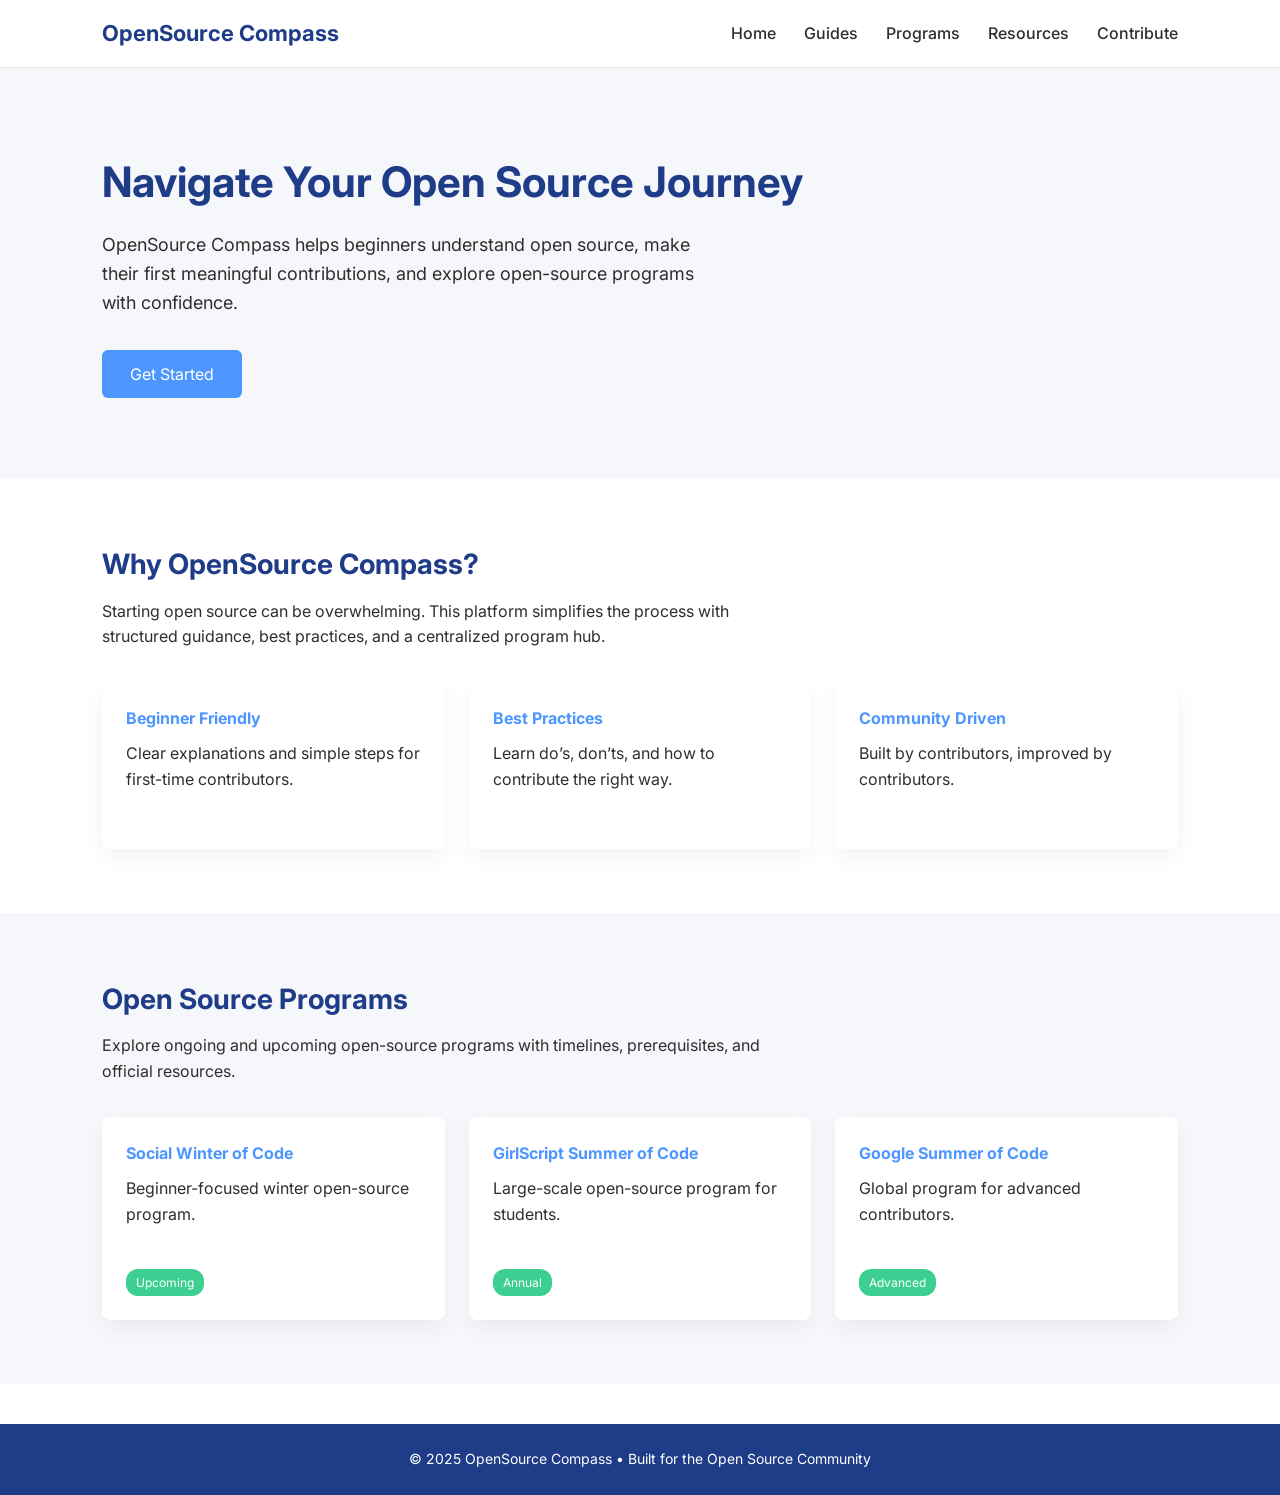
==== index.html @ e2d594f3 "fix: added links to the event mentioned in home page" ====
<!DOCTYPE html>
<html lang="en">
<head>
    <meta charset="UTF-8">
    <title>OpenSource Compass</title>
    <meta name="viewport" content="width=device-width, initial-scale=1.0">

    <!-- Google Font -->
    <link href="https://fonts.googleapis.com/css2?family=Inter:wght@400;600;700&display=swap" rel="stylesheet">
    <link rel="stylesheet" href="css/style.css">

    <style>
        :root {
            --primary-blue: #1F3C88;
            --secondary-blue: #4D96FF;
            --light-gray: #F5F7FA;
            --text-dark: #2E2E2E;
            --success-green: #3CCF91;
            --white: #FFFFFF;
        }

        * {
            margin: 0;
            padding: 0;
            box-sizing: border-box;
            font-family: 'Inter', sans-serif;
        }

        body {
            background-color: var(--white);
            color: var(--text-dark);
            line-height: 1.6;
        }

        /* ---------- Navbar ---------- */
        header {
            background-color: var(--white);
            border-bottom: 1px solid #eaeaea;
            padding: 16px 8%;
            display: flex;
            justify-content: space-between;
            align-items: center;
        }

        header h1 {
            color: var(--primary-blue);
            font-size: 22px;
        }

        nav a {
            margin-left: 24px;
            text-decoration: none;
            color: var(--text-dark);
            font-weight: 500;
        }

        nav a:hover {
            color: var(--secondary-blue);
        }

        /* ---------- Hero Section ---------- */
        .hero {
            background-color: var(--light-gray);
            padding: 80px 8%;
            display: flex;
            flex-direction: column;
            align-items: flex-start;
        }

        .hero h2 {
            font-size: 42px;
            color: var(--primary-blue);
            margin-bottom: 16px;
        }

        .hero p {
            max-width: 600px;
            font-size: 18px;
            margin-bottom: 32px;
        }

        .hero button {
            background-color: var(--secondary-blue);
            color: var(--white);
            border: none;
            padding: 14px 28px;
            font-size: 16px;
            border-radius: 6px;
            cursor: pointer;
        }

        .hero button:hover {
            background-color: var(--primary-blue);
        }

        /* ---------- Section Common ---------- */
        section {
            padding: 64px 8%;
        }

        section h3 {
            font-size: 28px;
            color: var(--primary-blue);
            margin-bottom: 12px;
        }

        section p {
            max-width: 700px;
            margin-bottom: 32px;
        }

        /* ---------- Cards ---------- */
        .card-container {
            display: grid;
            grid-template-columns: repeat(auto-fit, minmax(250px, 1fr));
            gap: 24px;
        }

        .card {
            background-color: var(--white);
            padding: 24px;
            border-radius: 8px;
            box-shadow: 0 8px 20px rgba(0,0,0,0.05);
        }

        .card h4 {
            margin-bottom: 10px;
            color: var(--secondary-blue);
        }

        .card-link {
            text-decoration: none;
            color: inherit;
            display: block;
        }

        .card-link:hover .card {
            transform: translateY(-10px);
            box-shadow: 0 16px 35px rgba(0,0,0,0.12);
        }
        /* ---------- Programs Section ---------- */
        .programs {
            background-color: var(--light-gray);
        }

        .badge {
            display: inline-block;
            background-color: var(--success-green);
            color: var(--white);
            padding: 4px 10px;
            border-radius: 12px;
            font-size: 12px;
            margin-top: 10px;
        }

        /* ---------- Footer ---------- */
        footer {
            background-color: var(--primary-blue);
            color: var(--white);
            text-align: center;
            padding: 24px;
            margin-top: 40px;
        }

        footer p {
            font-size: 14px;
        }

        /* ---------- Responsive ---------- */
        @media (max-width: 768px) {
            .hero h2 {
                font-size: 32px;
            }
        }
    </style>
</head>

<body>

<!-- Navbar -->
<header>
    <h1>OpenSource Compass</h1>
    <nav>
        <a href="#">Home</a>
        <a href="#">Guides</a>
        <a href="#">Programs</a>
        <a href="#">Resources</a>
        <a href="#">Contribute</a>
    </nav>
</header>

<!-- Hero Section -->
<section class="hero">
    <h2>Navigate Your Open Source Journey</h2>
    <p>
        OpenSource Compass helps beginners understand open source,
        make their first meaningful contributions, and explore
        open-source programs with confidence.
    </p>
    <button>Get Started</button>
</section>

<!-- Why Section -->
<section>
    <h3>Why OpenSource Compass?</h3>
    <p>
        Starting open source can be overwhelming. This platform simplifies
        the process with structured guidance, best practices, and a
        centralized program hub.
    </p>

    <div class="card-container">
        <div class="card">
            <h4>Beginner Friendly</h4>
            <p>Clear explanations and simple steps for first-time contributors.</p>
        </div>

        <div class="card">
            <h4>Best Practices</h4>
            <p>Learn do’s, don’ts, and how to contribute the right way.</p>
        </div>

        <div class="card">
            <h4>Community Driven</h4>
            <p>Built by contributors, improved by contributors.</p>
        </div>
    </div>
</section>

<!-- Programs Section -->
<section class="programs">
    <h3>Open Source Programs</h3>
    <p>
        Explore ongoing and upcoming open-source programs with timelines,
        prerequisites, and official resources.
    </p>

    <div class="card-container">
        <a href="https://socialwinterofcode.com" class="card-link" target="_blank" rel="noopener noreferrer">
            <div class="card">
             <h4>Social Winter of Code</h4>
                <p>Beginner-focused winter open-source program.</p>
                <span class="badge">Upcoming</span>
            </div>
        </a>
        
        <a href="https://gssoc.girlscript.tech" class="card-link" target="_blank" rel="noopener noreferrer">
            <div class="card">
                <h4>GirlScript Summer of Code</h4>
                <p>Large-scale open-source program for students.</p>
                <span class="badge">Annual</span>
            </div>
        </a>

        <a href="https://summerofcode.withgoogle.com" class="card-link" target="_blank" rel="noopener noreferrer">
            <div class="card">
                <h4>Google Summer of Code</h4>
                <p>Global program for advanced contributors.</p>
                <span class="badge">Advanced</span>
            </div>
        </a>
    </div>
</section>

<!-- Footer -->
<footer>
    <p>© 2025 OpenSource Compass • Built for the Open Source Community</p>
</footer>

</body>
</html>
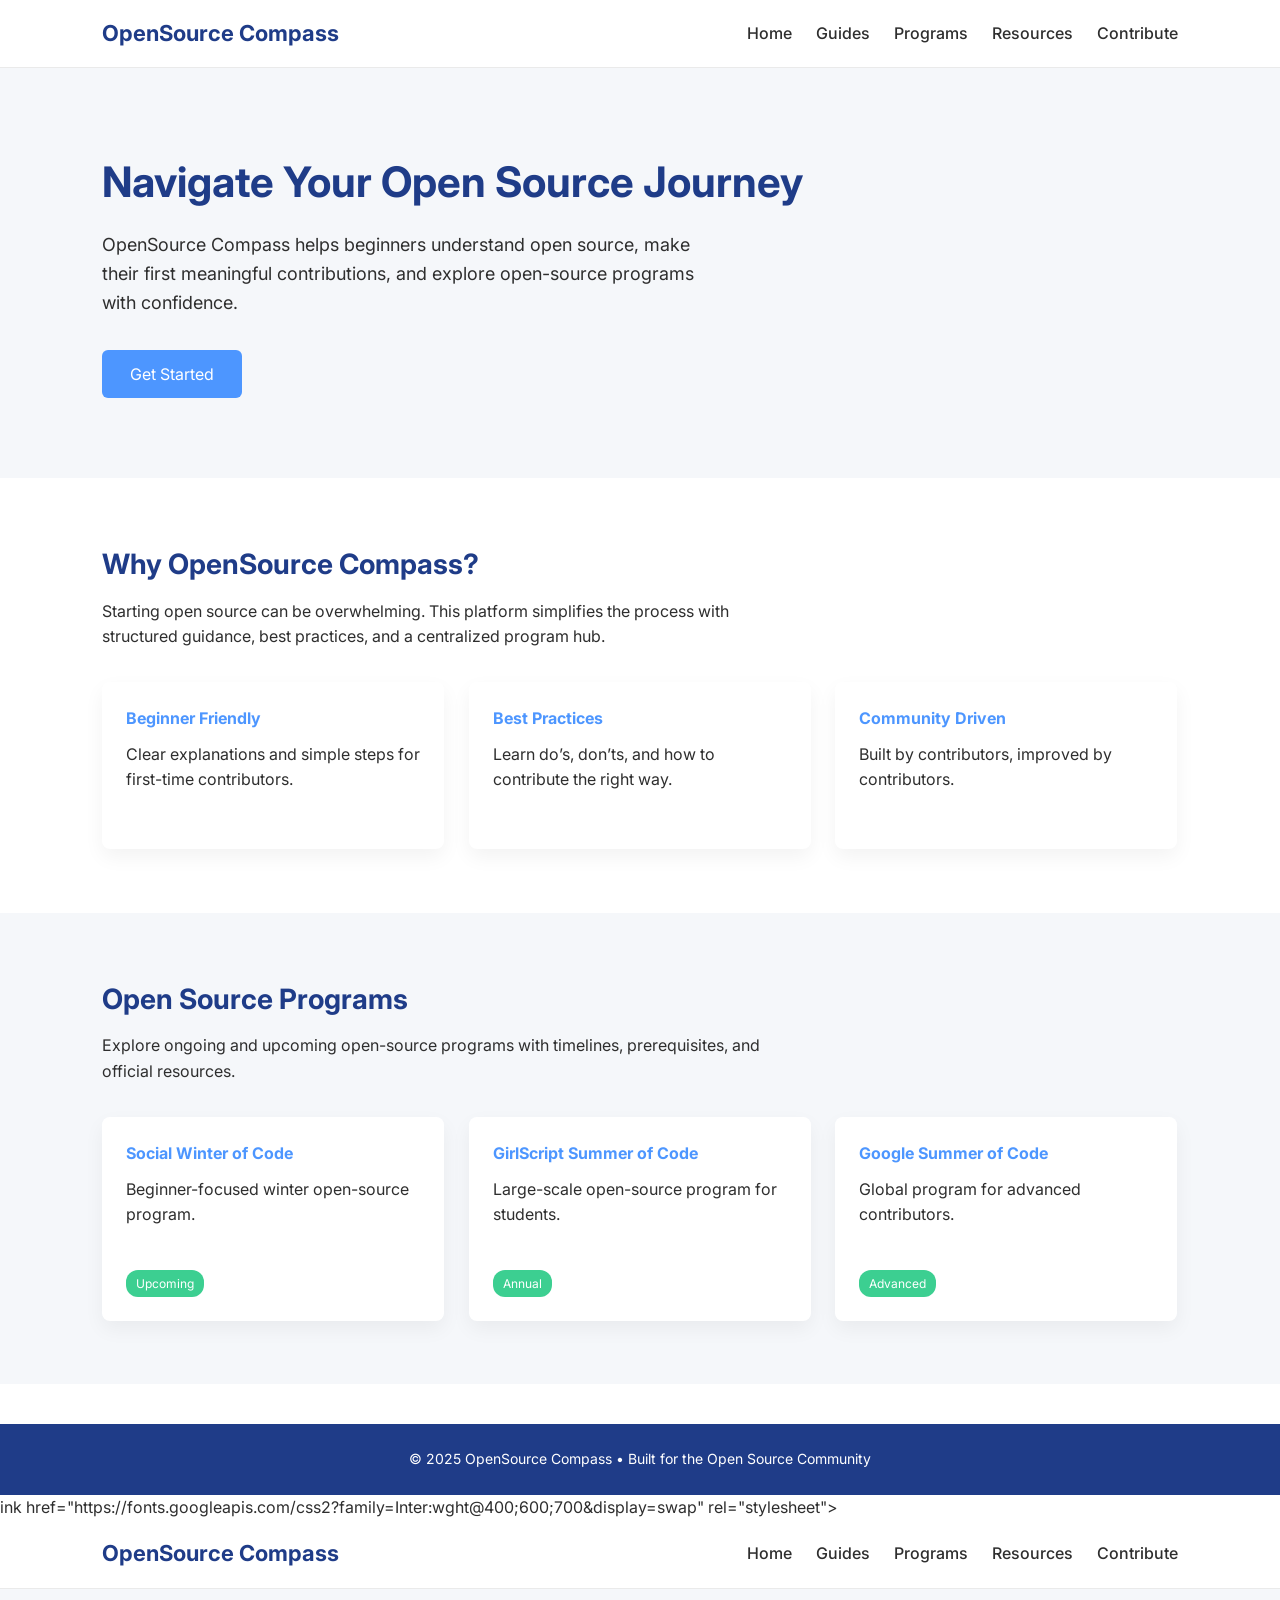
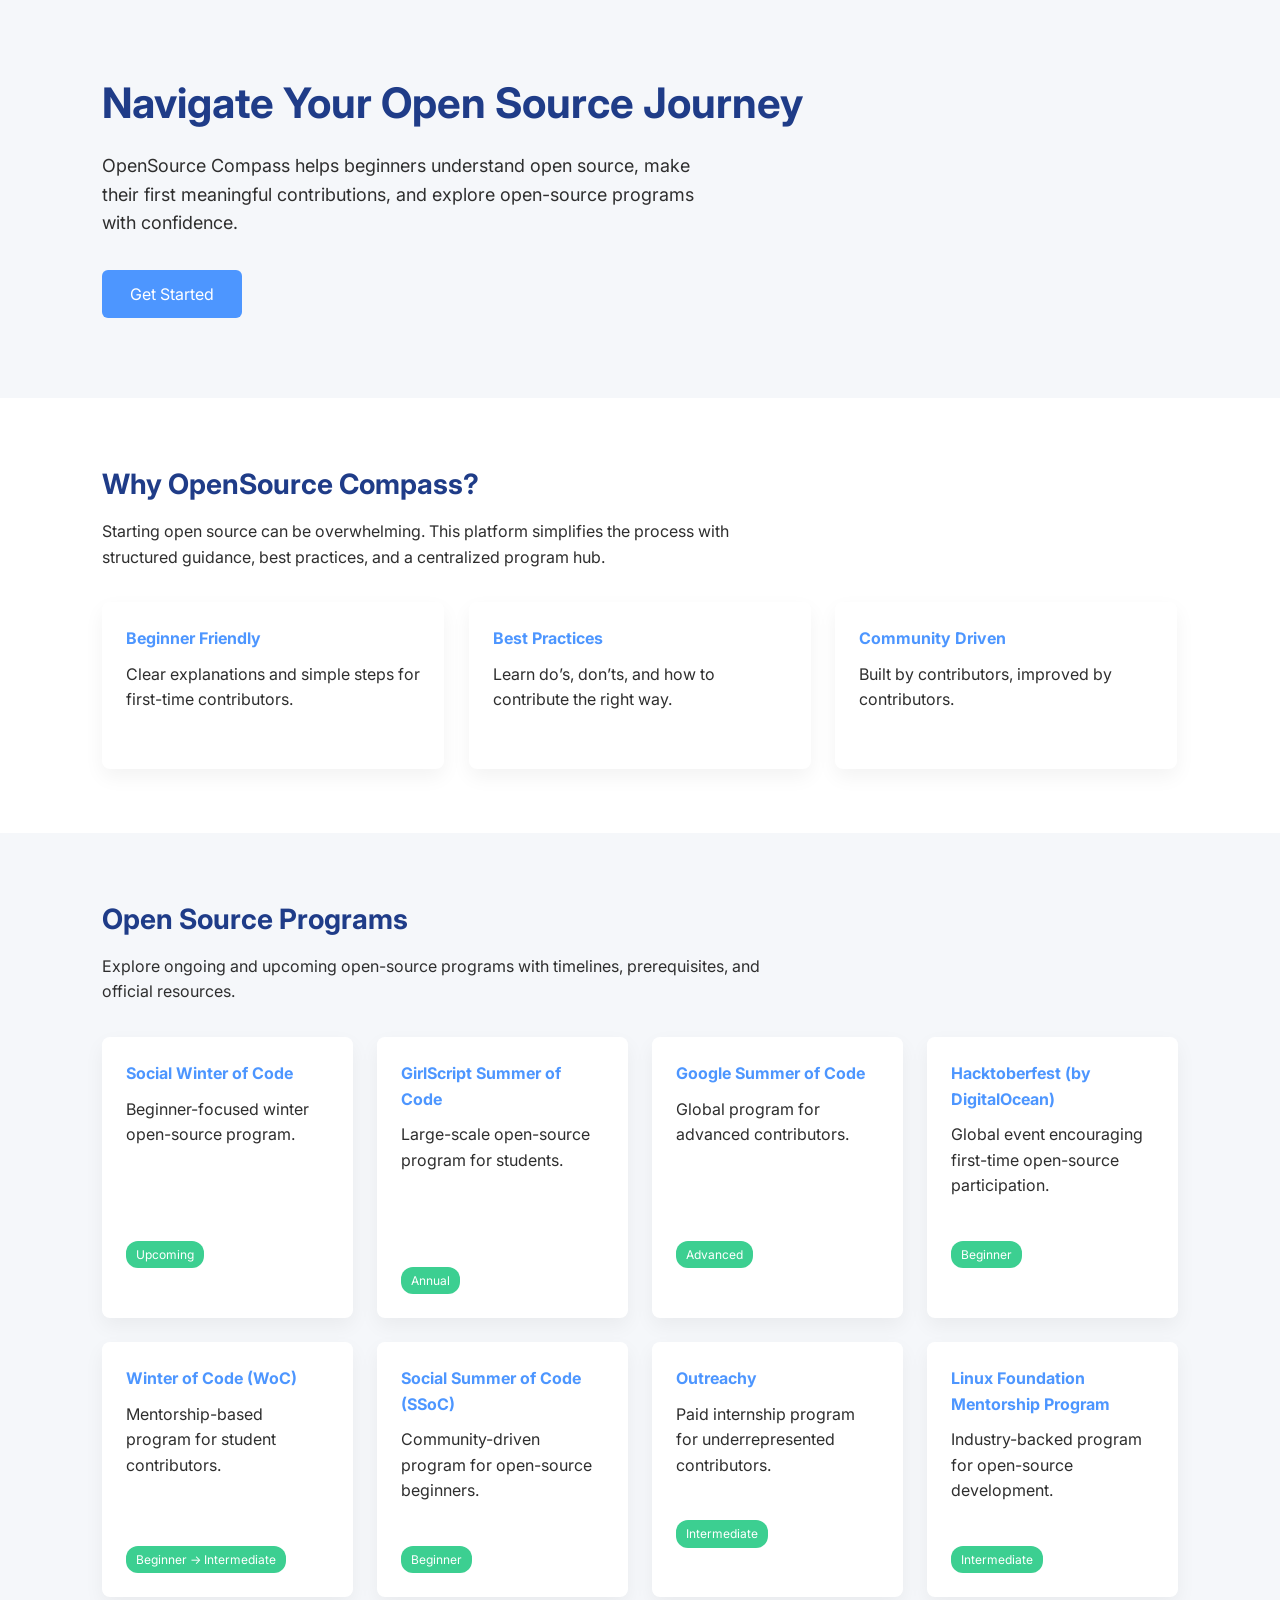
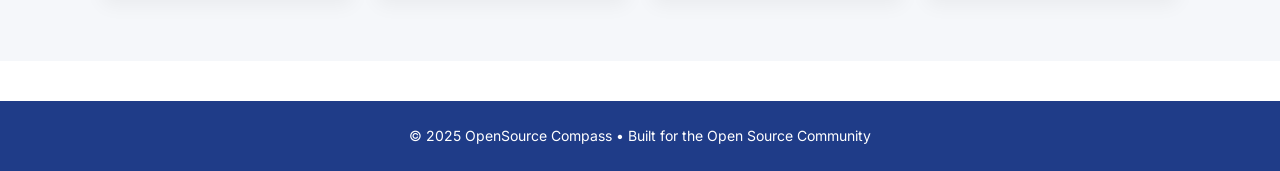
==== commit 5ebfa99d: "Merge pull request #57 from Vikas4Das/fix_Mobile_Responsive Improve mobile responsiveness of homepag" ====
--- a/index.html
+++ b/index.html
@@ -6,7 +6,136 @@
     <meta name="viewport" content="width=device-width, initial-scale=1.0">
 
     <!-- Google Font -->
+    <l<!DOCTYPE html>
+<html lang="en">
+<head>
+    <meta charset="UTF-8">
+    <title>OpenSource Compass</title>
+    <meta name="viewport" content="width=device-width, initial-scale=1.0">
+
+    <!-- Google Font -->
     <link href="https://fonts.googleapis.com/css2?family=Inter:wght@400;600;700&display=swap" rel="stylesheet">
+    <link rel="stylesheet" href="css/style.css">
+</head>
+
+<body>
+
+<!-- Navbar -->
+<header>
+    <h1>OpenSource Compass</h1>
+    <div class="hamburger">
+        <div></div>
+        <div></div>
+        <div></div>
+    </div>
+    <nav>
+        <div class="close-icon">X</div>
+        <a href="#">Home</a>
+        <a href="#">Guides</a>
+        <a href="#">Programs</a>
+        <a href="#">Resources</a>
+        <a href="#">Contribute</a>
+    </nav>
+</header>
+
+<!-- Hero Section -->
+<section class="hero">
+    <h2>Navigate Your Open Source Journey</h2>
+    <p>
+        OpenSource Compass helps beginners understand open source,
+        make their first meaningful contributions, and explore
+        open-source programs with confidence.
+    </p>
+    <button>Get Started</button>
+</section>
+
+<!-- Why Section -->
+<section>
+    <h3>Why OpenSource Compass?</h3>
+    <p>
+        Starting open source can be overwhelming. This platform simplifies
+        the process with structured guidance, best practices, and a
+        centralized program hub.
+    </p>
+
+    <div class="card-container">
+        <div class="card">
+            <h4>Beginner Friendly</h4>
+            <p>Clear explanations and simple steps for first-time contributors.</p>
+        </div>
+
+        <div class="card">
+            <h4>Best Practices</h4>
+            <p>Learn do’s, don’ts, and how to contribute the right way.</p>
+        </div>
+
+        <div class="card">
+            <h4>Community Driven</h4>
+            <p>Built by contributors, improved by contributors.</p>
+        </div>
+    </div>
+</section>
+
+<!-- Programs Section -->
+<section class="programs">
+    <h3>Open Source Programs</h3>
+    <p>
+        Explore ongoing and upcoming open-source programs with timelines,
+        prerequisites, and official resources.
+    </p>
+
+    <div class="card-container">
+        <div class="card">
+            <h4>Social Winter of Code</h4>
+            <p>Beginner-focused winter open-source program.</p>
+            <span class="badge">Upcoming</span>
+        </div>
+
+        <div class="card">
+            <h4>GirlScript Summer of Code</h4>
+            <p>Large-scale open-source program for students.</p>
+            <span class="badge">Annual</span>
+        </div>
+
+        <div class="card">
+            <h4>Google Summer of Code</h4>
+            <p>Global program for advanced contributors.</p>
+            <span class="badge">Advanced</span>
+        </div>
+    </div>
+</section>
+
+<!-- Footer -->
+<footer>
+    <p>© 2025 OpenSource Compass • Built for the Open Source Community</p>
+</footer>
+
+<script>
+    const hamburger = document.querySelector('.hamburger');
+    const nav = document.querySelector('nav');
+    const closeIcon = document.querySelector('.close-icon');
+
+    hamburger.addEventListener('click', () => {
+        nav.classList.add('active');
+        hamburger.classList.add('active');
+    });
+
+    closeIcon.addEventListener('click', () => {
+        nav.classList.remove('active');
+        hamburger.classList.remove('active');
+    });
+
+    document.addEventListener('click', (e) => {
+        if (nav.classList.contains('active') && !nav.contains(e.target) && !hamburger.contains(e.target)) {
+            nav.classList.remove('active');
+            hamburger.classList.remove('active');
+        }
+    });
+</script>
+
+</body>
+</html>
+ink href="https://fonts.googleapis.com/css2?family=Inter:wght@400;600;700&display=swap" rel="stylesheet">
     <link rel="stylesheet" href="css/style.css">
 
     <style>
@@ -128,16 +257,6 @@
             color: var(--secondary-blue);
         }
 
-        .card-link {
-            text-decoration: none;
-            color: inherit;
-            display: block;
-        }
-
-        .card-link:hover .card {
-            transform: translateY(-10px);
-            box-shadow: 0 16px 35px rgba(0,0,0,0.12);
-        }
         /* ---------- Programs Section ---------- */
         .programs {
             background-color: var(--light-gray);
@@ -181,8 +300,8 @@
 <header>
     <h1>OpenSource Compass</h1>
     <nav>
-        <a href="#">Home</a>
-        <a href="#">Guides</a>
+        <a href="index.html">Home</a>
+        <a href="guides.html">Guides</a>
         <a href="#">Programs</a>
         <a href="#">Resources</a>
         <a href="#">Contribute</a>
@@ -236,29 +355,53 @@
     </p>
 
     <div class="card-container">
-        <a href="https://socialwinterofcode.com" class="card-link" target="_blank" rel="noopener noreferrer">
-            <div class="card">
-             <h4>Social Winter of Code</h4>
-                <p>Beginner-focused winter open-source program.</p>
-                <span class="badge">Upcoming</span>
-            </div>
-        </a>
-        
-        <a href="https://gssoc.girlscript.tech" class="card-link" target="_blank" rel="noopener noreferrer">
-            <div class="card">
-                <h4>GirlScript Summer of Code</h4>
-                <p>Large-scale open-source program for students.</p>
-                <span class="badge">Annual</span>
-            </div>
-        </a>
-
-        <a href="https://summerofcode.withgoogle.com" class="card-link" target="_blank" rel="noopener noreferrer">
-            <div class="card">
-                <h4>Google Summer of Code</h4>
-                <p>Global program for advanced contributors.</p>
-                <span class="badge">Advanced</span>
-            </div>
-        </a>
+        <div class="card">
+            <h4>Social Winter of Code</h4>
+            <p>Beginner-focused winter open-source program.</p><br><br>
+            <span class="badge">Upcoming</span>
+        </div>
+
+        <div class="card">
+            <h4>GirlScript Summer of Code</h4>
+            <p>Large-scale open-source program for students.</p><br><br>
+            <span class="badge">Annual</span>
+        </div>
+
+        <div class="card">
+            <h4>Google Summer of Code</h4>
+            <p>Global program for advanced contributors.</p><br><br>
+            <span class="badge">Advanced</span>
+        </div>
+
+        <div class="card">
+            <h4>Hacktoberfest (by DigitalOcean)</h4>
+            <p>Global event encouraging first-time open-source participation.</p>
+            <span class="badge">Beginner</span>
+        </div>
+
+        <div class="card">
+            <h4>Winter of Code (WoC)</h4>
+            <p>Mentorship-based program for student contributors.</p><br>
+            <span class="badge">Beginner → Intermediate</span>
+        </div>
+
+        <div class="card">
+            <h4>Social Summer of Code (SSoC)</h4>
+            <p>Community-driven program for open-source beginners.</p>
+            <span class="badge">Beginner</span>
+        </div>
+
+        <div class="card">
+            <h4>Outreachy</h4>
+            <p>Paid internship program for underrepresented contributors.</p>
+            <span class="badge">Intermediate</span>
+        </div>
+
+        <div class="card">
+            <h4>Linux Foundation Mentorship Program</h4>
+            <p>Industry-backed program for open-source development.</p>
+            <span class="badge">Intermediate</span>
+        </div>
     </div>
 </section>
 
--- a/css/style.css
+++ b/css/style.css
@@ -0,0 +1,324 @@
+
+/* =========================
+   Global Variables
+========================= */
+:root {
+    --primary-blue: #1F3C88;
+    --secondary-blue: #4D96FF;
+    --light-gray: #F5F7FA;
+    --text-dark: #2E2E2E;
+    --success-green: #3CCF91;
+    --white: #FFFFFF;
+}
+
+/* =========================
+   Reset & Base Styles
+========================= */
+* {
+    margin: 0;
+    padding: 0;
+    box-sizing: border-box;
+    font-family: 'Inter', sans-serif;
+}
+
+body {
+    background-color: var(--white);
+    color: var(--text-dark);
+    line-height: 1.6;
+}
+
+a {
+    text-decoration: none;
+    color: inherit;
+}
+
+ul {
+    list-style: none;
+}
+
+/* =========================
+   Layout Helpers
+========================= */
+.container {
+    width: 84%;
+    max-width: 1200px;
+    margin: auto;
+}
+
+/* =========================
+   Header / Navbar
+========================= */
+header {
+    background-color: var(--white);
+    border-bottom: 1px solid #eaeaea;
+    padding: 16px 8%;
+    display: flex;
+    justify-content: space-between;
+    align-items: center;
+    position: relative; /* For the hamburger menu */
+}
+
+header h1 {
+    color: var(--primary-blue);
+    font-size: 22px;
+}
+
+nav {
+    display: flex;
+    align-items: center;
+}
+
+nav a {
+    margin-left: 24px;
+    text-decoration: none;
+    color: var(--text-dark);
+    font-weight: 500;
+}
+
+nav a:hover {
+    color: var(--secondary-blue);
+}
+
+.hamburger {
+    display: none;
+    cursor: pointer;
+}
+
+.hamburger div {
+    width: 25px;
+    height: 3px;
+    background-color: var(--primary-blue);
+    margin: 5px 0;
+}
+
+.close-icon {
+    display: none;
+    position: absolute;
+    top: 20px;
+    right: 20px;
+    font-size: 24px;
+    cursor: pointer;
+}
+
+/* =========================
+   Hero Section
+========================= */
+.hero {
+    background-color: var(--light-gray);
+    padding: 80px 8%;
+    display: flex;
+    flex-direction: column;
+    align-items: flex-start;
+}
+
+.hero h2 {
+    font-size: 42px;
+    color: var(--primary-blue);
+    margin-bottom: 16px;
+}
+
+.hero p {
+    max-width: 600px;
+    font-size: 18px;
+    margin-bottom: 32px;
+}
+
+.hero button {
+    background-color: var(--secondary-blue);
+    color: var(--white);
+    border: none;
+    padding: 14px 28px;
+    font-size: 16px;
+    border-radius: 6px;
+    cursor: pointer;
+}
+
+.hero button:hover {
+    background-color: var(--primary-blue);
+}
+
+/* =========================
+   Section Common
+========================= */
+section {
+    padding: 64px 8%;
+}
+
+section h3 {
+    font-size: 28px;
+    color: var(--primary-blue);
+    margin-bottom: 12px;
+}
+
+section p {
+    max-width: 700px;
+    margin-bottom: 32px;
+}
+
+/* =========================
+   Cards
+========================= */
+.card-container {
+    display: grid;
+    grid-template-columns: repeat(auto-fit, minmax(250px, 1fr));
+    gap: 24px;
+}
+
+.card {
+    background-color: var(--white);
+    padding: 24px;
+    border-radius: 8px;
+    box-shadow: 0 8px 20px rgba(0,0,0,0.05);
+}
+
+.card h4 {
+    margin-bottom: 10px;
+    color: var(--secondary-blue);
+}
+
+/* =========================
+   Programs Section
+========================= */
+.programs {
+    background-color: var(--light-gray);
+}
+
+.badge {
+    display: inline-block;
+    background-color: var(--success-green);
+    color: var(--white);
+    padding: 4px 10px;
+    border-radius: 12px;
+    font-size: 12px;
+    margin-top: 10px;
+}
+
+/* =========================
+   Footer
+========================= */
+footer {
+    background-color: var(--primary-blue);
+    color: var(--white);
+    text-align: center;
+    padding: 24px;
+    margin-top: 40px;
+}
+
+footer p {
+    font-size: 14px;
+}
+
+/* =========================
+   Responsive Design
+========================= */
+@media (max-width: 768px) {
+    header {
+        flex-direction: row;
+        justify-content: space-between;
+    }
+
+    .hamburger {
+        display: block;
+    }
+
+    .hamburger.active {
+        display: none;
+    }
+
+    nav {
+        display: none;
+        flex-direction: column;
+        align-items: flex-start;
+        width: 100%;
+        position: absolute;
+        top: 0;
+        left: 0;
+        background-color: var(--white);
+        padding: 20px 8%;
+        box-shadow: 0 8px 16px rgba(0,0,0,0.1);
+    }
+
+    nav.active {
+        display: flex;
+    }
+
+    nav.active .close-icon {
+        display: block;
+    }
+
+    nav a {
+        margin: 10px 0;
+        width: 100%;
+        font-size: 20px;
+        margin: 20px 0;
+    }
+
+    .hero {
+        padding: 60px 8%;
+    }
+    
+    .hero h2 {
+        font-size: 32px;
+    }
+    
+    .hero p {
+        font-size: 16px;
+    }
+
+    section {
+        padding: 48px 8%;
+    }
+
+    section h3 {
+        font-size: 24px;
+    }
+}
+
+@media (max-width: 480px) {
+    .hero h2 {
+        font-size: 28px;
+    }
+
+    .hero p {
+        font-size: 15px;
+    }
+    
+    .card-container {
+        grid-template-columns: 1fr;
+    }
+}
+
+
+/* Hover effect to the cards */
+
+/* Base card style */
+.card {
+  background: #ffffff;
+  border-radius: 12px;
+  padding: 1.5rem;
+  transition: 
+    transform 0.3s ease,
+    box-shadow 0.3s ease;
+  box-shadow: 0 4px 12px rgba(0, 0, 0, 0.08);
+  will-change: transform, box-shadow;
+}
+
+/* Hover interaction */
+.card:hover {
+  transform: translateY(-6px) scale(1.02);
+  box-shadow: 0 12px 28px rgba(0, 0, 0, 0.15);
+}
+
+/* Keyboard accessibility (important for a11y) */
+.card:focus-within {
+  transform: translateY(-6px) scale(1.02);
+  box-shadow: 0 12px 28px rgba(0, 0, 0, 0.15);
+}
+
+/* Optional: smoother feel on touch devices */
+@media (hover: none) {
+  .card:hover {
+    transform: none;
+    box-shadow: 0 4px 12px rgba(0, 0, 0, 0.08);
+  }
+}
--- a/css/style.css
+++ b/css/style.css
@@ -0,0 +1,324 @@
+
+/* =========================
+   Global Variables
+========================= */
+:root {
+    --primary-blue: #1F3C88;
+    --secondary-blue: #4D96FF;
+    --light-gray: #F5F7FA;
+    --text-dark: #2E2E2E;
+    --success-green: #3CCF91;
+    --white: #FFFFFF;
+}
+
+/* =========================
+   Reset & Base Styles
+========================= */
+* {
+    margin: 0;
+    padding: 0;
+    box-sizing: border-box;
+    font-family: 'Inter', sans-serif;
+}
+
+body {
+    background-color: var(--white);
+    color: var(--text-dark);
+    line-height: 1.6;
+}
+
+a {
+    text-decoration: none;
+    color: inherit;
+}
+
+ul {
+    list-style: none;
+}
+
+/* =========================
+   Layout Helpers
+========================= */
+.container {
+    width: 84%;
+    max-width: 1200px;
+    margin: auto;
+}
+
+/* =========================
+   Header / Navbar
+========================= */
+header {
+    background-color: var(--white);
+    border-bottom: 1px solid #eaeaea;
+    padding: 16px 8%;
+    display: flex;
+    justify-content: space-between;
+    align-items: center;
+    position: relative; /* For the hamburger menu */
+}
+
+header h1 {
+    color: var(--primary-blue);
+    font-size: 22px;
+}
+
+nav {
+    display: flex;
+    align-items: center;
+}
+
+nav a {
+    margin-left: 24px;
+    text-decoration: none;
+    color: var(--text-dark);
+    font-weight: 500;
+}
+
+nav a:hover {
+    color: var(--secondary-blue);
+}
+
+.hamburger {
+    display: none;
+    cursor: pointer;
+}
+
+.hamburger div {
+    width: 25px;
+    height: 3px;
+    background-color: var(--primary-blue);
+    margin: 5px 0;
+}
+
+.close-icon {
+    display: none;
+    position: absolute;
+    top: 20px;
+    right: 20px;
+    font-size: 24px;
+    cursor: pointer;
+}
+
+/* =========================
+   Hero Section
+========================= */
+.hero {
+    background-color: var(--light-gray);
+    padding: 80px 8%;
+    display: flex;
+    flex-direction: column;
+    align-items: flex-start;
+}
+
+.hero h2 {
+    font-size: 42px;
+    color: var(--primary-blue);
+    margin-bottom: 16px;
+}
+
+.hero p {
+    max-width: 600px;
+    font-size: 18px;
+    margin-bottom: 32px;
+}
+
+.hero button {
+    background-color: var(--secondary-blue);
+    color: var(--white);
+    border: none;
+    padding: 14px 28px;
+    font-size: 16px;
+    border-radius: 6px;
+    cursor: pointer;
+}
+
+.hero button:hover {
+    background-color: var(--primary-blue);
+}
+
+/* =========================
+   Section Common
+========================= */
+section {
+    padding: 64px 8%;
+}
+
+section h3 {
+    font-size: 28px;
+    color: var(--primary-blue);
+    margin-bottom: 12px;
+}
+
+section p {
+    max-width: 700px;
+    margin-bottom: 32px;
+}
+
+/* =========================
+   Cards
+========================= */
+.card-container {
+    display: grid;
+    grid-template-columns: repeat(auto-fit, minmax(250px, 1fr));
+    gap: 24px;
+}
+
+.card {
+    background-color: var(--white);
+    padding: 24px;
+    border-radius: 8px;
+    box-shadow: 0 8px 20px rgba(0,0,0,0.05);
+}
+
+.card h4 {
+    margin-bottom: 10px;
+    color: var(--secondary-blue);
+}
+
+/* =========================
+   Programs Section
+========================= */
+.programs {
+    background-color: var(--light-gray);
+}
+
+.badge {
+    display: inline-block;
+    background-color: var(--success-green);
+    color: var(--white);
+    padding: 4px 10px;
+    border-radius: 12px;
+    font-size: 12px;
+    margin-top: 10px;
+}
+
+/* =========================
+   Footer
+========================= */
+footer {
+    background-color: var(--primary-blue);
+    color: var(--white);
+    text-align: center;
+    padding: 24px;
+    margin-top: 40px;
+}
+
+footer p {
+    font-size: 14px;
+}
+
+/* =========================
+   Responsive Design
+========================= */
+@media (max-width: 768px) {
+    header {
+        flex-direction: row;
+        justify-content: space-between;
+    }
+
+    .hamburger {
+        display: block;
+    }
+
+    .hamburger.active {
+        display: none;
+    }
+
+    nav {
+        display: none;
+        flex-direction: column;
+        align-items: flex-start;
+        width: 100%;
+        position: absolute;
+        top: 0;
+        left: 0;
+        background-color: var(--white);
+        padding: 20px 8%;
+        box-shadow: 0 8px 16px rgba(0,0,0,0.1);
+    }
+
+    nav.active {
+        display: flex;
+    }
+
+    nav.active .close-icon {
+        display: block;
+    }
+
+    nav a {
+        margin: 10px 0;
+        width: 100%;
+        font-size: 20px;
+        margin: 20px 0;
+    }
+
+    .hero {
+        padding: 60px 8%;
+    }
+    
+    .hero h2 {
+        font-size: 32px;
+    }
+    
+    .hero p {
+        font-size: 16px;
+    }
+
+    section {
+        padding: 48px 8%;
+    }
+
+    section h3 {
+        font-size: 24px;
+    }
+}
+
+@media (max-width: 480px) {
+    .hero h2 {
+        font-size: 28px;
+    }
+
+    .hero p {
+        font-size: 15px;
+    }
+    
+    .card-container {
+        grid-template-columns: 1fr;
+    }
+}
+
+
+/* Hover effect to the cards */
+
+/* Base card style */
+.card {
+  background: #ffffff;
+  border-radius: 12px;
+  padding: 1.5rem;
+  transition: 
+    transform 0.3s ease,
+    box-shadow 0.3s ease;
+  box-shadow: 0 4px 12px rgba(0, 0, 0, 0.08);
+  will-change: transform, box-shadow;
+}
+
+/* Hover interaction */
+.card:hover {
+  transform: translateY(-6px) scale(1.02);
+  box-shadow: 0 12px 28px rgba(0, 0, 0, 0.15);
+}
+
+/* Keyboard accessibility (important for a11y) */
+.card:focus-within {
+  transform: translateY(-6px) scale(1.02);
+  box-shadow: 0 12px 28px rgba(0, 0, 0, 0.15);
+}
+
+/* Optional: smoother feel on touch devices */
+@media (hover: none) {
+  .card:hover {
+    transform: none;
+    box-shadow: 0 4px 12px rgba(0, 0, 0, 0.08);
+  }
+}
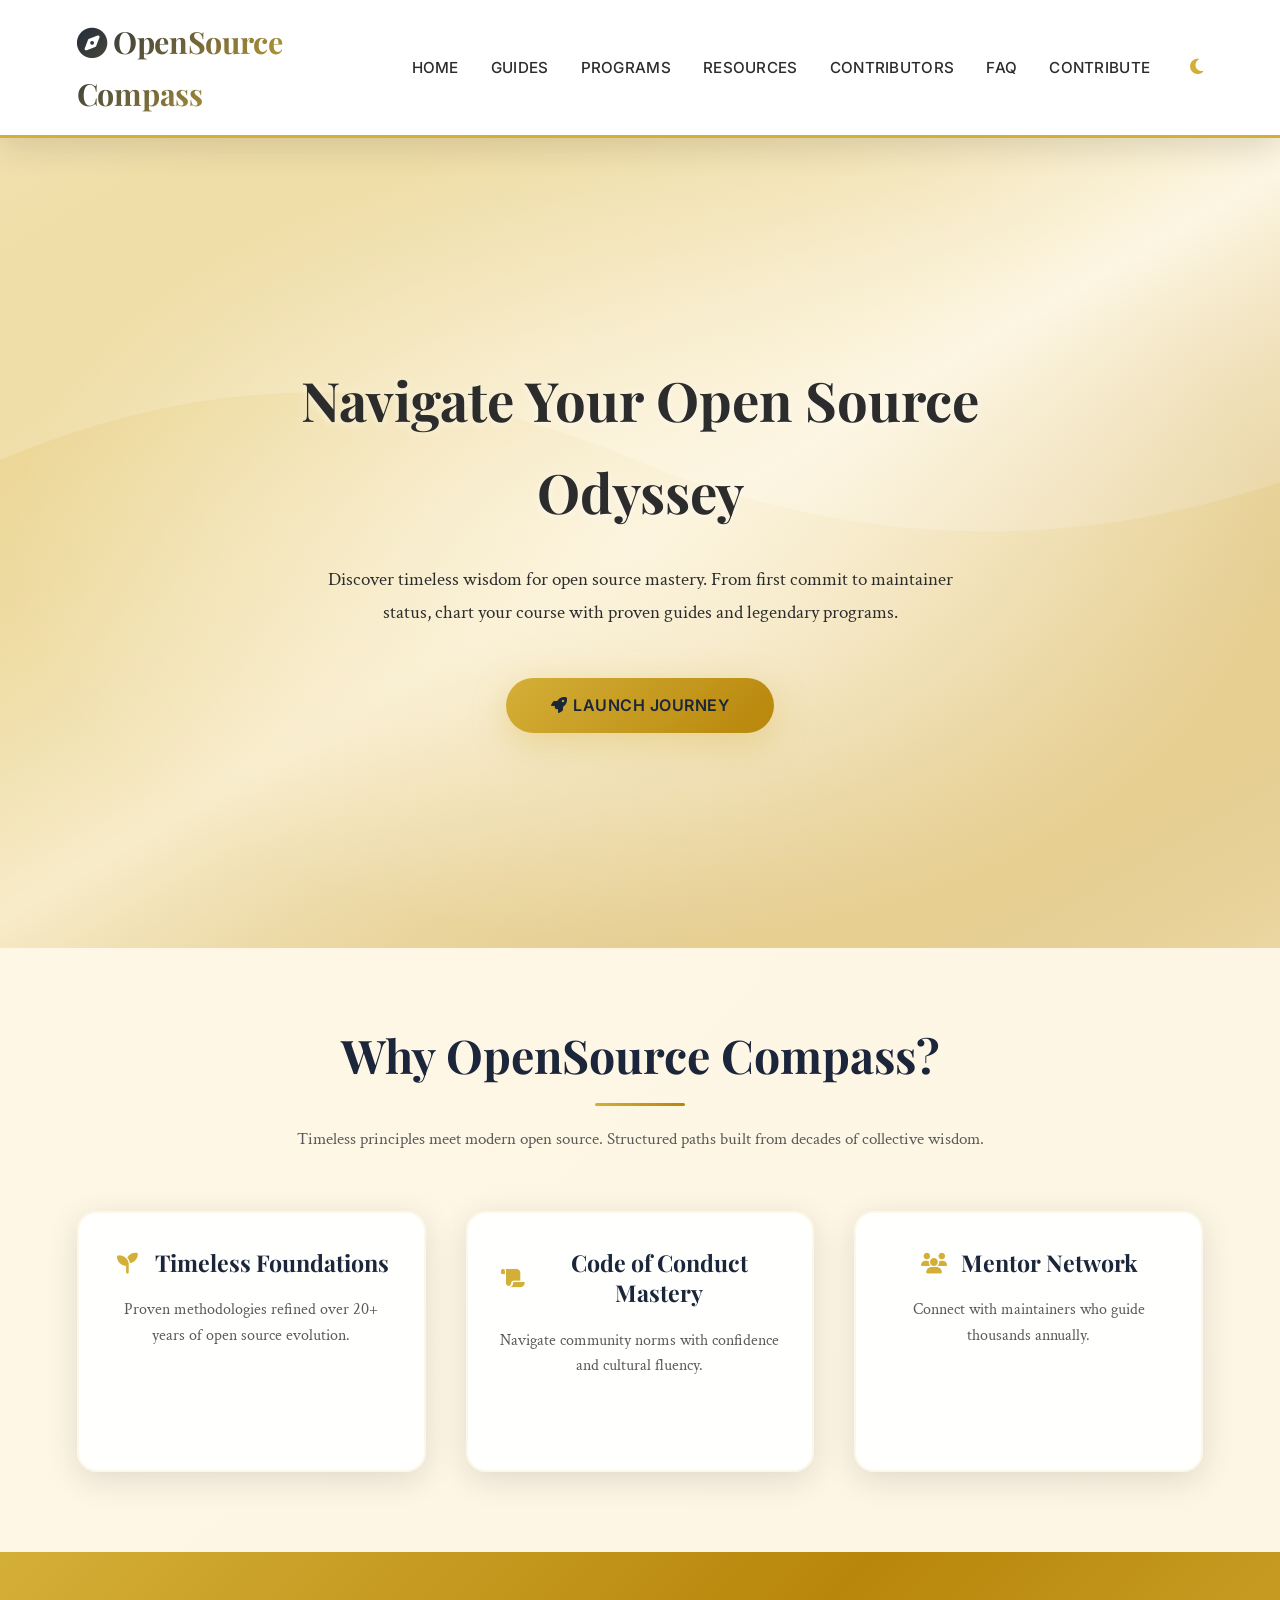
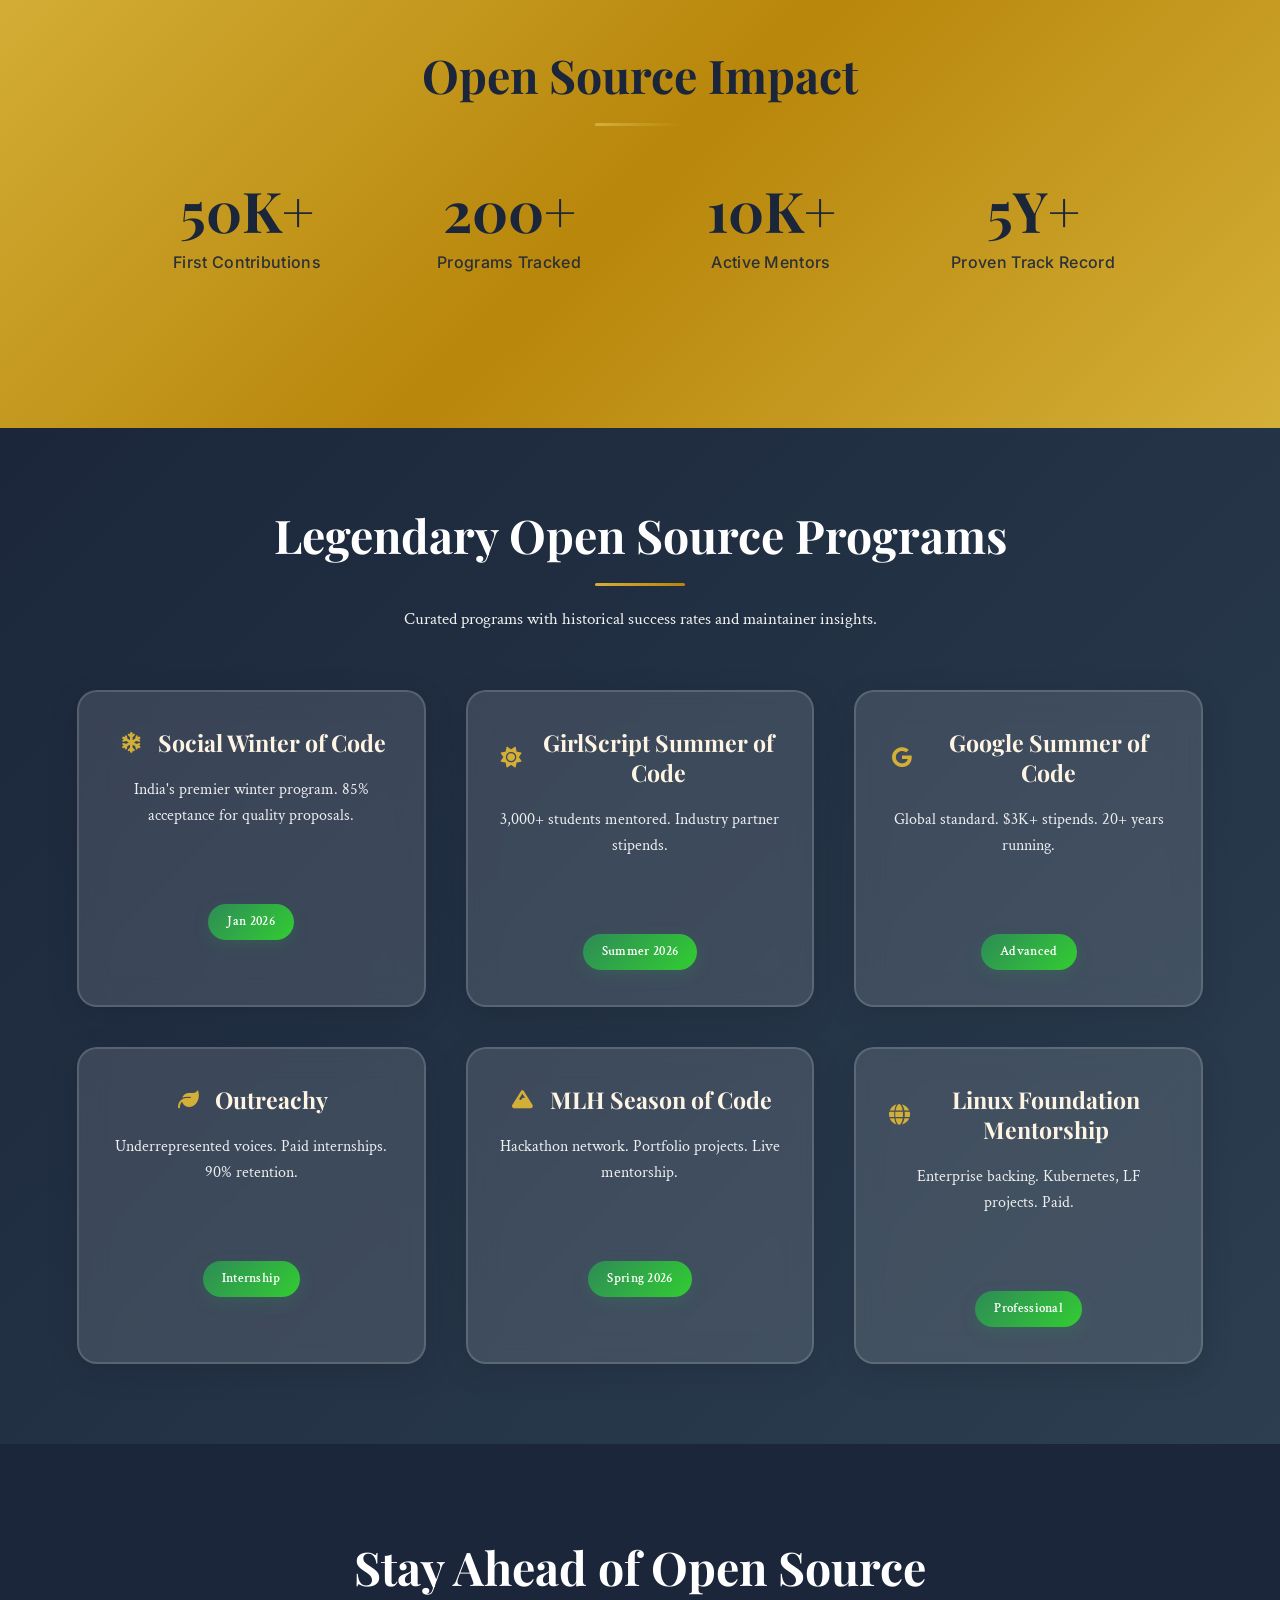
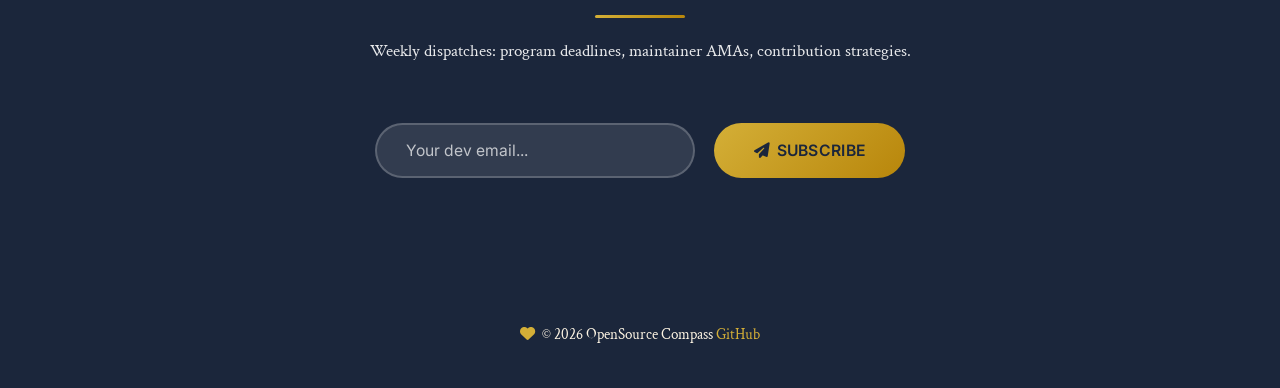
==== commit 5e5173bd: "Merge pull request #269 from abhishekkumar177/dark-mode Added Dark mode currently only to the index." ====
--- a/index.html
+++ b/index.html
@@ -2,413 +2,644 @@
 <html lang="en">
 <head>
     <meta charset="UTF-8">
-    <title>OpenSource Compass</title>
+    <title>OpenSource Compass - Classic Edition</title>
     <meta name="viewport" content="width=device-width, initial-scale=1.0">
-
-    <!-- Google Font -->
-    <l<!DOCTYPE html>
-<html lang="en">
-<head>
-    <meta charset="UTF-8">
-    <title>OpenSource Compass</title>
-    <meta name="viewport" content="width=device-width, initial-scale=1.0">
-
-    <!-- Google Font -->
-    <link href="https://fonts.googleapis.com/css2?family=Inter:wght@400;600;700&display=swap" rel="stylesheet">
-    <link rel="stylesheet" href="css/style.css">
-</head>
-
-<body>
-
-<!-- Navbar -->
-<header>
-    <h1>OpenSource Compass</h1>
-    <div class="hamburger">
-        <div></div>
-        <div></div>
-        <div></div>
-    </div>
-    <nav>
-        <div class="close-icon">X</div>
-        <a href="#">Home</a>
-        <a href="#">Guides</a>
-        <a href="#">Programs</a>
-        <a href="#">Resources</a>
-        <a href="#">Contribute</a>
-    </nav>
-</header>
-
-<!-- Hero Section -->
-<section class="hero">
-    <h2>Navigate Your Open Source Journey</h2>
-    <p>
-        OpenSource Compass helps beginners understand open source,
-        make their first meaningful contributions, and explore
-        open-source programs with confidence.
-    </p>
-    <button>Get Started</button>
-</section>
-
-<!-- Why Section -->
-<section>
-    <h3>Why OpenSource Compass?</h3>
-    <p>
-        Starting open source can be overwhelming. This platform simplifies
-        the process with structured guidance, best practices, and a
-        centralized program hub.
-    </p>
-
-    <div class="card-container">
-        <div class="card">
-            <h4>Beginner Friendly</h4>
-            <p>Clear explanations and simple steps for first-time contributors.</p>
-        </div>
-
-        <div class="card">
-            <h4>Best Practices</h4>
-            <p>Learn do’s, don’ts, and how to contribute the right way.</p>
-        </div>
-
-        <div class="card">
-            <h4>Community Driven</h4>
-            <p>Built by contributors, improved by contributors.</p>
-        </div>
-    </div>
-</section>
-
-<!-- Programs Section -->
-<section class="programs">
-    <h3>Open Source Programs</h3>
-    <p>
-        Explore ongoing and upcoming open-source programs with timelines,
-        prerequisites, and official resources.
-    </p>
-
-    <div class="card-container">
-        <div class="card">
-            <h4>Social Winter of Code</h4>
-            <p>Beginner-focused winter open-source program.</p>
-            <span class="badge">Upcoming</span>
-        </div>
-
-        <div class="card">
-            <h4>GirlScript Summer of Code</h4>
-            <p>Large-scale open-source program for students.</p>
-            <span class="badge">Annual</span>
-        </div>
-
-        <div class="card">
-            <h4>Google Summer of Code</h4>
-            <p>Global program for advanced contributors.</p>
-            <span class="badge">Advanced</span>
-        </div>
-    </div>
-</section>
-
-<!-- Footer -->
-<footer>
-    <p>© 2025 OpenSource Compass • Built for the Open Source Community</p>
-</footer>
-
-<script>
-    const hamburger = document.querySelector('.hamburger');
-    const nav = document.querySelector('nav');
-    const closeIcon = document.querySelector('.close-icon');
-
-    hamburger.addEventListener('click', () => {
-        nav.classList.add('active');
-        hamburger.classList.add('active');
-    });
-
-    closeIcon.addEventListener('click', () => {
-        nav.classList.remove('active');
-        hamburger.classList.remove('active');
-    });
-
-    document.addEventListener('click', (e) => {
-        if (nav.classList.contains('active') && !nav.contains(e.target) && !hamburger.contains(e.target)) {
-            nav.classList.remove('active');
-            hamburger.classList.remove('active');
-        }
-    });
-</script>
-
-</body>
-</html>
-ink href="https://fonts.googleapis.com/css2?family=Inter:wght@400;600;700&display=swap" rel="stylesheet">
-    <link rel="stylesheet" href="css/style.css">
-
+    <link href="https://fonts.googleapis.com/css2?family=Crimson+Text:wght@400;500&family=Playfair+Display:wght@600;700&family=Inter:wght@400;500&display=swap" rel="stylesheet">
+    <link rel="stylesheet" href="https://cdnjs.cloudflare.com/ajax/libs/font-awesome/6.4.0/css/all.min.css">
     <style>
         :root {
-            --primary-blue: #1F3C88;
-            --secondary-blue: #4D96FF;
-            --light-gray: #F5F7FA;
-            --text-dark: #2E2E2E;
-            --success-green: #3CCF91;
-            --white: #FFFFFF;
+            --primary-gold: #D4AF37;
+            --secondary-gold: #B8860B;
+            --deep-navy: #1B263B;
+            --warm-cream: #FDF4E3;
+            --light-parchment: #FFF8E7;
+            --charcoal-dark: #2C2C2C;
+            --text-secondary: #5A5A5A;
+            --success-emerald: #2E8B57;
+            --shadow-main: 0 8px 32px rgba(0,0,0,0.12);
+            --shadow-hover: 0 20px 40px rgba(0,0,0,0.18);
         }
 
         * {
             margin: 0;
             padding: 0;
             box-sizing: border-box;
-            font-family: 'Inter', sans-serif;
         }
 
         body {
-            background-color: var(--white);
-            color: var(--text-dark);
-            line-height: 1.6;
-        }
-
-        /* ---------- Navbar ---------- */
+            font-family: 'Crimson Text', Georgia, serif;
+            font-size: 15px; /* Base font smaller */
+            line-height: 1.7;
+            background: linear-gradient(135deg, var(--light-parchment) 0%, var(--warm-cream) 100%);
+            color: var(--charcoal-dark);
+            overflow-x: hidden;
+        }
+
+        /* Navbar - Smaller & Balanced */
         header {
-            background-color: var(--white);
-            border-bottom: 1px solid #eaeaea;
-            padding: 16px 8%;
+            background: rgba(255, 255, 255, 0.98);
+            backdrop-filter: saturate(180%) blur(20px);
+            border-bottom: 3px solid var(--primary-gold);
+            padding: 1rem 6%;
+            position: sticky;
+            top: 0;
+            z-index: 1000;
+            box-shadow: var(--shadow-main);
+        }
+
+        .navbar-container {
+            max-width: 1400px;
+            margin: 0 auto;
             display: flex;
             justify-content: space-between;
             align-items: center;
         }
 
         header h1 {
-            color: var(--primary-blue);
-            font-size: 22px;
-        }
-
-        nav a {
-            margin-left: 24px;
+            font-family: 'Playfair Display', serif;
+            font-size: clamp(1.6rem, 3vw, 1.9rem); /* Smaller logo */
+            font-weight: 700;
+            background: linear-gradient(135deg, var(--deep-navy) 0%, var(--primary-gold) 70%);
+            -webkit-background-clip: text;
+            background-clip: text;
+            -webkit-text-fill-color: transparent;
+            letter-spacing: -0.01em;
+        }
+
+        .nav-links {
+            display: flex;
+            align-items: center;
+            gap: 2rem;
+        }
+
+        .nav-links a {
             text-decoration: none;
-            color: var(--text-dark);
+            color: var(--charcoal-dark) !important;
+            font-family: 'Inter', -apple-system, sans-serif;
             font-weight: 500;
-        }
-
-        nav a:hover {
-            color: var(--secondary-blue);
-        }
-
-        /* ---------- Hero Section ---------- */
+            font-size: 0.95rem; /* Smaller nav links */
+            padding: 0.4rem 0;
+            position: relative;
+            transition: all 0.35s cubic-bezier(0.4, 0, 0.2, 1);
+            white-space: nowrap;
+            text-transform: uppercase;
+            letter-spacing: 0.3px;
+        }
+
+        .nav-links a::before {
+            content: '';
+            position: absolute;
+            bottom: 0;
+            left: 50%;
+            width: 0;
+            height: 2px; /* Thinner underline */
+            background: linear-gradient(90deg, var(--primary-gold), var(--secondary-gold));
+            transition: all 0.35s cubic-bezier(0.4, 0, 0.2, 1);
+            transform: translateX(-50%);
+            border-radius: 1px;
+        }
+
+        .nav-links a:hover {
+            color: var(--deep-navy) !important;
+            transform: translateY(-1px);
+        }
+
+        .nav-links a:hover::before {
+            width: 70%;
+        }
+
+        /* Hero - Smaller Typography */
         .hero {
-            background-color: var(--light-gray);
-            padding: 80px 8%;
+            min-height: 90vh;
+            background: 
+                radial-gradient(ellipse at center, rgba(253,246,227,0.8) 0%, transparent 70%),
+                url('data:image/svg+xml,<svg xmlns="http://www.w3.org/2000/svg" viewBox="0 0 1200 700"><defs><linearGradient id="g" x1="0%" y1="0%" x2="100%" y2="100%"><stop offset="0%" stop-color="%23D4AF37" stop-opacity="0.3"/><stop offset="50%" stop-color="%23FDF6E3"/><stop offset="100%" stop-color="%23B8860B" stop-opacity="0.2"/></linearGradient></defs><rect width="1200" height="700" fill="url(%23g)"/><path d="M0 300Q300 150 600 280Q900 400 1200 280L1200 700L0 700Z" fill="%23D4AF37" opacity="0.15"/></svg>') center/cover;
             display: flex;
             flex-direction: column;
-            align-items: flex-start;
+            justify-content: center;
+            align-items: center;
+            text-align: center;
+            padding: 3rem 6%;
+            position: relative;
+        }
+
+        .hero-content {
+            max-width: 850px;
+            width: 100%;
         }
 
         .hero h2 {
-            font-size: 42px;
-            color: var(--primary-blue);
-            margin-bottom: 16px;
+           font-family: 'Playfair Display', serif;
+    font-size: clamp(2.6rem, 5vw, 3.4rem);
+    font-weight: 700;
+    color: var(--charcoal-dark); /* dark grey for contrast */
+    margin-bottom: 1.5rem;
+    text-shadow: 0 2px 8px rgba(255, 255, 255, 0.6);
         }
 
         .hero p {
-            max-width: 600px;
-            font-size: 18px;
-            margin-bottom: 32px;
+            font-size: clamp(1rem, 2.2vw, 1.2rem); /* Smaller hero text */
+            color: #2C2C2C;
+            margin-bottom: 3rem;
+            max-width: 650px;
+            font-weight: 400;
+            line-height: 1.75;
         }
 
         .hero button {
-            background-color: var(--secondary-blue);
-            color: var(--white);
+            background: linear-gradient(135deg, var(--primary-gold) 0%, var(--secondary-gold) 100%);
+            color: var(--deep-navy);
             border: none;
-            padding: 14px 28px;
-            font-size: 16px;
-            border-radius: 6px;
+            padding: 1.1rem 2.8rem;
+            font-size: 1rem; /* Smaller button */
+            font-weight: 600;
+            font-family: 'Inter', sans-serif;
+            border-radius: 50px;
             cursor: pointer;
-        }
-
-        .hero button:hover {
-            background-color: var(--primary-blue);
-        }
-
-        /* ---------- Section Common ---------- */
+            box-shadow: 0 10px 35px rgba(212,175,55,0.35);
+            transition: all 0.4s cubic-bezier(0.4, 0, 0.2, 1);
+            letter-spacing: 0.5px;
+            text-transform: uppercase;
+        }
+
+        /* Sections - Smaller Typography */
         section {
-            padding: 64px 8%;
+            padding: 5rem 6%;
+            max-width: 1400px;
+            margin: 0 auto;
         }
 
         section h3 {
-            font-size: 28px;
-            color: var(--primary-blue);
-            margin-bottom: 12px;
+            font-family: 'Playfair Display', serif;
+            font-size: clamp(2.2rem, 4.5vw, 2.9rem); /* Smaller section titles */
+            font-weight: 700;
+            color: var(--deep-navy);
+            text-align: center;
+            margin-bottom: 1.2rem;
+            position: relative;
+            line-height: 1.2;
+        }
+
+        section h3::after {
+            content: '';
+            display: block;
+            width: 90px;
+            height: 3px;
+            background: linear-gradient(90deg, var(--primary-gold), var(--secondary-gold));
+            margin: 1.2rem auto 0;
+            border-radius: 2px;
         }
 
         section p {
-            max-width: 700px;
-            margin-bottom: 32px;
-        }
-
-        /* ---------- Cards ---------- */
-        .card-container {
+            font-size: 1.05rem; /* Smaller section text */
+            text-align: center;
+            max-width: 750px;
+            margin: 0 auto 3.5rem;
+            color: var(--text-secondary);
+            line-height: 1.75;
+        }
+
+        /* Cards - Smaller Content */
+        .card-grid {
             display: grid;
-            grid-template-columns: repeat(auto-fit, minmax(250px, 1fr));
-            gap: 24px;
+            grid-template-columns: repeat(auto-fit, minmax(320px, 1fr));
+            gap: 2.5rem;
+            justify-items: center;
         }
 
         .card {
-            background-color: var(--white);
-            padding: 24px;
-            border-radius: 8px;
-            box-shadow: 0 8px 20px rgba(0,0,0,0.05);
+            background: rgba(255, 255, 255, 0.95);
+            backdrop-filter: blur(15px);
+            padding: 2.2rem 2rem;
+            border-radius: 20px;
+            box-shadow: var(--shadow-main);
+            border: 2px solid rgba(212,175,55,0.1);
+            transition: all 0.45s cubic-bezier(0.4, 0, 0.2, 1);
+            position: relative;
+            max-width: 360px;
+            width: 100%;
+            text-align: center;
         }
 
         .card h4 {
-            margin-bottom: 10px;
-            color: var(--secondary-blue);
-        }
-
-        /* ---------- Programs Section ---------- */
-        .programs {
-            background-color: var(--light-gray);
+            font-family: 'Playfair Display', serif;
+            font-size: 1.45rem; /* Smaller card titles */
+            color: var(--deep-navy);
+            margin-bottom: 1.2rem;
+            display: flex;
+            align-items: center;
+            justify-content: center;
+            gap: 0.8rem;
+            line-height: 1.3;
+        }
+
+        .card h4 i {
+            color: var(--primary-gold);
+            font-size: 1.3rem;
+            width: 1.8rem;
+        }
+
+        .card p {
+            color: var(--text-secondary);
+            font-size: 0.98rem; /* Smaller card text */
+            line-height: 1.65;
         }
 
         .badge {
             display: inline-block;
-            background-color: var(--success-green);
-            color: var(--white);
-            padding: 4px 10px;
-            border-radius: 12px;
-            font-size: 12px;
-            margin-top: 10px;
-        }
-
-        /* ---------- Footer ---------- */
+            background: linear-gradient(135deg, var(--success-emerald), #32CD32);
+            color: white;
+            padding: 0.45rem 1.2rem;
+            border-radius: 25px;
+            font-size: 0.8rem;
+            font-weight: 600;
+            margin-top: 1.2rem;
+            box-shadow: 0 5px 15px rgba(46,139,87,0.25);
+            letter-spacing: 0.3px;
+        }
+
+        /* Stats - Smaller Numbers */
+        .stats {
+            background: linear-gradient(135deg, var(--primary-gold) 0%, var(--secondary-gold) 50%, var(--primary-gold) 100%);
+            color: var(--deep-navy);
+            text-align: center;
+            padding: 6rem 6%;
+        }
+
+        .stats-grid {
+            display: grid;
+            grid-template-columns: repeat(auto-fit, minmax(200px, 1fr));
+            gap: 3rem;
+            max-width: 1000px;
+            margin: 3.5rem auto 0;
+        }
+
+        .stat-item h2 {
+            font-family: 'Playfair Display', serif;
+            font-size: clamp(2.5rem, 6vw, 3.5rem); /* Smaller stats */
+            font-weight: 700;
+            margin-bottom: 0.6rem;
+            line-height: 1;
+        }
+
+        .stat-item p {
+            font-size: 1rem;
+            font-weight: 500;
+            color: rgba(27,38,59,0.9);
+            font-family: 'Inter', sans-serif;
+            letter-spacing: 0.3px;
+        }
+
+        /* Programs Section */
+        .programs {
+            background: linear-gradient(135deg, var(--deep-navy) 0%, #2C3E50 100%);
+            color: white;
+        }
+
+        .programs .card {
+            background: rgba(255,255,255,0.12);
+            color: white;
+            border: 2px solid rgba(255,255,255,0.15);
+        }
+
+        .programs .card h4 {
+            color: var(--warm-cream);
+        }
+
+        .programs .card p {
+            color: rgba(255,255,255,0.9);
+        }
+        .programs h3 {
+    color: var(--primary-white);
+}
+
+.programs p {
+   color: #f1f1f1;
+}
+
+
+        /* Newsletter - Smaller */
+        .newsletter {
+            background: var(--deep-navy);
+            color: white;
+            text-align: center;
+            padding: 6rem 6%;
+        }
+
+        .newsletter h3 {
+            color: white;
+        }
+
+        .newsletter p {
+            color: rgba(255,255,255,0.9);
+            font-size: 1.05rem;
+        }
+
+        .newsletter form {
+            max-width: 550px;
+            margin: 2.5rem auto 0;
+            display: flex;
+            gap: 1.2rem;
+            justify-content: center;
+        }
+
+        .newsletter input {
+            flex: 1;
+            max-width: 320px;
+            padding: 1rem 1.8rem;
+            border: 2px solid rgba(255,255,255,0.2);
+            border-radius: 50px;
+            background: rgba(255,255,255,0.1);
+            color: white;
+            font-size: 0.98rem;
+            font-family: 'Inter', sans-serif;
+        }
+
+        .newsletter input::placeholder {
+            color: rgba(255,255,255,0.7);
+        }
+
+        .newsletter button {
+            background: linear-gradient(135deg, var(--primary-gold), var(--secondary-gold));
+            color: var(--deep-navy);
+            border: none;
+            padding: 1rem 2.5rem;
+            border-radius: 50px;
+            font-weight: 600;
+            font-size: 0.98rem;
+            cursor: pointer;
+            transition: all 0.3s ease;
+            font-family: 'Inter', sans-serif;
+            text-transform: uppercase;
+            letter-spacing: 0.3px;
+        }
+
+        /* Footer - Smaller */
         footer {
-            background-color: var(--primary-blue);
-            color: var(--white);
+            background: var(--deep-navy);
+            color: var(--warm-cream);
             text-align: center;
-            padding: 24px;
-            margin-top: 40px;
-        }
-
-        footer p {
-            font-size: 14px;
-        }
-
-        /* ---------- Responsive ---------- */
+            padding: 3rem 6% 2.5rem;
+            font-size: 0.95rem;
+        }
+
+        footer a {
+            color: var(--primary-gold);
+            text-decoration: none;
+            font-weight: 500;
+        }
+
+        /* Scroll Button Smaller */
+        #scrollTopBtn {
+            position: fixed;
+            bottom: 2rem;
+            right: 2rem;
+            background: linear-gradient(135deg, var(--primary-gold), var(--secondary-gold));
+            color: var(--deep-navy);
+            border: none;
+            border-radius: 50%;
+            width: 55px;
+            height: 55px;
+            font-size: 1.1rem;
+            cursor: pointer;
+            box-shadow: 0 10px 30px rgba(212,175,55,0.35);
+            display: none;
+            transition: all 0.35s ease;
+            z-index: 999;
+        }
+        /* Dark Mode Variable Overrides */
+        body.dark-mode {
+    --warm-cream: #0D1117;
+    --light-parchment: #161B22;
+    --charcoal-dark: #F0F6FC;
+    --text-secondary: #8B949E;
+    --deep-navy: #ECF0F1;
+}
+
+/* Specific Dark Mode Adjustments */
+body.dark-mode header {
+    background: rgba(13, 17, 23, 0.98);
+}
+
+body.dark-mode .card {
+    background: rgba(22, 27, 34, 0.95);
+    border-color: rgba(212, 175, 55, 0.2);
+}
+
+body.dark-mode .hero {
+    background: 
+        radial-gradient(ellipse at center, rgba(13, 17, 23, 0.85) 0%, transparent 70%),
+        url('data:image/svg+xml,<svg xmlns="http://www.w3.org/2000/svg" viewBox="0 0 1200 700"><defs><linearGradient id="g" x1="0%" y1="0%" x2="100%" y2="100%"><stop offset="0%" stop-color="%23D4AF37" stop-opacity="0.2"/><stop offset="50%" stop-color="%230D1117"/><stop offset="100%" stop-color="%23B8860B" stop-opacity="0.1"/></linearGradient></defs><rect width="1200" height="700" fill="url(%23g)"/><path d="M0 300Q300 150 600 280Q900 400 1200 280L1200 700L0 700Z" fill="%23D4AF37" opacity="0.1"/></svg>') center/cover;
+}
+
+body.dark-mode .hero p {
+    color: var(--charcoal-dark);
+}
+
+body.dark-mode .programs {
+    background: linear-gradient(135deg, #010409 0%, #0D1117 100%);
+}
+
+        /* Responsive Adjustments */
+        @media (max-width: 1024px) {
+            .nav-links {
+                gap: 1.5rem;
+            }
+        }
+
         @media (max-width: 768px) {
-            .hero h2 {
-                font-size: 32px;
+            header {
+                padding: 0.9rem 5%;
+            }
+
+            .navbar-container {
+                flex-direction: column;
+                gap: 1.2rem;
+            }
+
+            .nav-links {
+                gap: 1.2rem;
+            }
+
+            section {
+                padding: 4rem 5%;
+            }
+
+            .hero {
+                padding: 2.5rem 5%;
+                min-height: 85vh;
+            }
+        }
+
+        @media (max-width: 480px) {
+            body {
+                font-size: 14.5px;
+            }
+            
+            .nav-links a {
+                font-size: 0.92rem;
             }
         }
     </style>
 </head>
-
 <body>
-
-<!-- Navbar -->
-<header>
-    <h1>OpenSource Compass</h1>
-    <nav>
-        <a href="index.html">Home</a>
-        <a href="guides.html">Guides</a>
-        <a href="#">Programs</a>
-        <a href="#">Resources</a>
-        <a href="#">Contribute</a>
-    </nav>
-</header>
-
-<!-- Hero Section -->
-<section class="hero">
-    <h2>Navigate Your Open Source Journey</h2>
-    <p>
-        OpenSource Compass helps beginners understand open source,
-        make their first meaningful contributions, and explore
-        open-source programs with confidence.
-    </p>
-    <button>Get Started</button>
-</section>
-
-<!-- Why Section -->
-<section>
-    <h3>Why OpenSource Compass?</h3>
-    <p>
-        Starting open source can be overwhelming. This platform simplifies
-        the process with structured guidance, best practices, and a
-        centralized program hub.
-    </p>
-
-    <div class="card-container">
-        <div class="card">
-            <h4>Beginner Friendly</h4>
-            <p>Clear explanations and simple steps for first-time contributors.</p>
+    <!-- Same HTML structure as before, no changes needed -->
+    <header>
+        <div class="navbar-container">
+            <h1><i class="fas fa-compass" style="color: var(--primary-gold); margin-right: 0.4rem;"></i>OpenSource Compass</h1>
+            <div class="nav-links">
+                <a href="/index.html">Home</a>
+                <a href="./frontend/pages/guides.html">Guides</a>
+                <a href="./frontend/pages/programs.html">Programs</a>
+                <a href="./frontend/pages/Resources.html">Resources</a>
+                <a href="./frontend/pages/contributors.html">Contributors</a>
+                <a href="./frontend/pages/faq.html">FAQ</a>
+                <a href="./frontend/pages/Contribute.html">Contribute</a>
+                <button id="themeToggle" title="Toggle Dark Mode" style="background: none; border: none; color: var(--primary-gold); cursor: pointer; font-size: 1.1rem; margin-left: 0.5rem; transition: transform 0.3s ease;">
+                    <i class="fas fa-moon"></i>
+                </button>
+            </div>
         </div>
-
-        <div class="card">
-            <h4>Best Practices</h4>
-            <p>Learn do’s, don’ts, and how to contribute the right way.</p>
+    </header>
+
+    <section class="hero">
+        <div class="hero-content">
+            <h2>Navigate Your Open Source Odyssey</h2>
+            <p>Discover timeless wisdom for open source mastery. From first commit to maintainer status, chart your course with proven guides and legendary programs.</p>
+            <button onclick="document.querySelector('#programs').scrollIntoView({behavior: 'smooth'})">
+                <i class="fas fa-rocket" style="margin-right: 0.4rem;"></i>Launch Journey
+            </button>
         </div>
-
-        <div class="card">
-            <h4>Community Driven</h4>
-            <p>Built by contributors, improved by contributors.</p>
+    </section>
+
+    <section id="why">
+        <h3>Why OpenSource Compass?</h3>
+        <p>Timeless principles meet modern open source. Structured paths built from decades of collective wisdom.</p>
+        <div class="card-grid">
+            <div class="card fade-in">
+                <h4><i class="fas fa-seedling"></i> Timeless Foundations</h4>
+                <p>Proven methodologies refined over 20+ years of open source evolution.</p>
+            </div>
+            <div class="card fade-in">
+                <h4><i class="fas fa-scroll"></i> Code of Conduct Mastery</h4>
+                <p>Navigate community norms with confidence and cultural fluency.</p>
+            </div>
+            <div class="card fade-in">
+                <h4><i class="fas fa-users"></i> Mentor Network</h4>
+                <p>Connect with maintainers who guide thousands annually.</p>
+            </div>
         </div>
-    </div>
-</section>
-
-<!-- Programs Section -->
-<section class="programs">
-    <h3>Open Source Programs</h3>
-    <p>
-        Explore ongoing and upcoming open-source programs with timelines,
-        prerequisites, and official resources.
-    </p>
-
-    <div class="card-container">
-        <div class="card">
-            <h4>Social Winter of Code</h4>
-            <p>Beginner-focused winter open-source program.</p><br><br>
-            <span class="badge">Upcoming</span>
+    </section>
+
+    <section class="stats">
+        <h3>Open Source Impact</h3>
+        <div class="stats-grid">
+            <div class="stat-item fade-in">
+                <h2>50K+</h2>
+                <p>First Contributions</p>
+            </div>
+            <div class="stat-item fade-in">
+                <h2>200+</h2>
+                <p>Programs Tracked</p>
+            </div>
+            <div class="stat-item fade-in">
+                <h2>10K+</h2>
+                <p>Active Mentors</p>
+            </div>
+            <div class="stat-item fade-in">
+                <h2>5Y+</h2>
+                <p>Proven Track Record</p>
+            </div>
         </div>
-
-        <div class="card">
-            <h4>GirlScript Summer of Code</h4>
-            <p>Large-scale open-source program for students.</p><br><br>
-            <span class="badge">Annual</span>
+    </section>
+
+    <section class="programs" id="programs">
+        <h3>Legendary Open Source Programs</h3>
+        <p>Curated programs with historical success rates and maintainer insights.</p>
+        <div class="card-grid">
+            <div class="card fade-in"><h4><i class="fas fa-snowflake"></i> Social Winter of Code</h4><p>India's premier winter program. 85% acceptance for quality proposals.</p><span class="badge">Jan 2026</span></div>
+            <div class="card fade-in"><h4><i class="fas fa-sun"></i> GirlScript Summer of Code</h4><p>3,000+ students mentored. Industry partner stipends.</p><span class="badge">Summer 2026</span></div>
+            <div class="card fade-in"><h4><i class="fab fa-google"></i> Google Summer of Code</h4><p>Global standard. $3K+ stipends. 20+ years running.</p><span class="badge">Advanced</span></div>
+            <div class="card fade-in"><h4><i class="fas fa-leaf"></i> Outreachy</h4><p>Underrepresented voices. Paid internships. 90% retention.</p><span class="badge">Internship</span></div>
+            <div class="card fade-in"><h4><i class="fas fa-mountain"></i> MLH Season of Code</h4><p>Hackathon network. Portfolio projects. Live mentorship.</p><span class="badge">Spring 2026</span></div>
+            <div class="card fade-in"><h4><i class="fas fa-globe"></i> Linux Foundation Mentorship</h4><p>Enterprise backing. Kubernetes, LF projects. Paid.</p><span class="badge">Professional</span></div>
         </div>
-
-        <div class="card">
-            <h4>Google Summer of Code</h4>
-            <p>Global program for advanced contributors.</p><br><br>
-            <span class="badge">Advanced</span>
-        </div>
-
-        <div class="card">
-            <h4>Hacktoberfest (by DigitalOcean)</h4>
-            <p>Global event encouraging first-time open-source participation.</p>
-            <span class="badge">Beginner</span>
-        </div>
-
-        <div class="card">
-            <h4>Winter of Code (WoC)</h4>
-            <p>Mentorship-based program for student contributors.</p><br>
-            <span class="badge">Beginner → Intermediate</span>
-        </div>
-
-        <div class="card">
-            <h4>Social Summer of Code (SSoC)</h4>
-            <p>Community-driven program for open-source beginners.</p>
-            <span class="badge">Beginner</span>
-        </div>
-
-        <div class="card">
-            <h4>Outreachy</h4>
-            <p>Paid internship program for underrepresented contributors.</p>
-            <span class="badge">Intermediate</span>
-        </div>
-
-        <div class="card">
-            <h4>Linux Foundation Mentorship Program</h4>
-            <p>Industry-backed program for open-source development.</p>
-            <span class="badge">Intermediate</span>
-        </div>
-    </div>
-</section>
-
-<!-- Footer -->
-<footer>
-    <p>© 2025 OpenSource Compass • Built for the Open Source Community</p>
-</footer>
-
+    </section>
+
+    <section class="newsletter">
+        <h3>Stay Ahead of Open Source</h3>
+        <p>Weekly dispatches: program deadlines, maintainer AMAs, contribution strategies.</p>
+        <form>
+            <input type="email" placeholder="Your dev email..." required>
+            <button type="submit"><i class="fas fa-paper-plane" style="margin-right: 0.4rem;"></i>Subscribe</button>
+        </form>
+    </section>
+
+    <footer>
+        <p><i class="fas fa-heart" style="color: var(--primary-gold); margin-right: 0.4rem;"></i>© 2026 OpenSource Compass   <a href="https://github.com/sayeeg-11/opensource-compass" target="_blank">GitHub</a></p>
+    </footer>
+
+    <button id="scrollTopBtn" title="Back to Top"><i class="fas fa-chevron-up"></i></button>
+
+    <script>
+        // Smooth scroll animations (unchanged)
+        const observer = new IntersectionObserver((entries) => {
+            entries.forEach(entry => {
+                if (entry.isIntersecting) {
+                    entry.target.classList.add('visible');
+                }
+            });
+        }, { threshold: 0.15, rootMargin: '0px 0px -100px 0px' });
+
+        document.querySelectorAll('.fade-in').forEach(el => observer.observe(el));
+
+        const scrollTopBtn = document.getElementById('scrollTopBtn');
+        window.addEventListener('scroll', () => {
+            scrollTopBtn.style.display = window.scrollY > 600 ? 'flex' : 'none';
+            scrollTopBtn.style.alignItems = 'center';
+            scrollTopBtn.style.justifyContent = 'center';
+        });
+        scrollTopBtn.addEventListener('click', () => window.scrollTo({ top: 0, behavior: 'smooth' }));
+
+        document.querySelector('.newsletter form').addEventListener('submit', e => {
+            e.preventDefault();
+            const email = e.target.querySelector('input').value;
+            alert(`Welcome aboard, ${email.split('@')[0]}! 🌟 Check your inbox.`);
+            e.target.reset();
+        });
+
+        window.addEventListener('scroll', () => {
+            const scrolled = window.pageYOffset * 0.3;
+            document.querySelector('.hero').style.transform = `translateY(${scrolled}px)`;
+        });
+
+        /* Add this to the existing <script> in index.html */
+
+const themeToggle = document.getElementById('themeToggle');
+const themeIcon = themeToggle.querySelector('i');
+
+// Check for saved user preference
+if (localStorage.getItem('theme') === 'dark') {
+    document.body.classList.add('dark-mode');
+    themeIcon.classList.replace('fa-moon', 'fa-sun');
+}
+
+themeToggle.addEventListener('click', () => {
+    document.body.classList.toggle('dark-mode');
+    
+    // Update icon and save preference
+    if (document.body.classList.contains('dark-mode')) {
+        themeIcon.classList.replace('fa-moon', 'fa-sun');
+        localStorage.setItem('theme', 'dark');
+    } else {
+        themeIcon.classList.replace('fa-sun', 'fa-moon');
+        localStorage.setItem('theme', 'light');
+    }
+    
+    // Subtle button animation
+    themeToggle.style.transform = 'scale(1.2)';
+    setTimeout(() => themeToggle.style.transform = 'scale(1)', 200);
+});
+    </script>
 </body>
 </html>
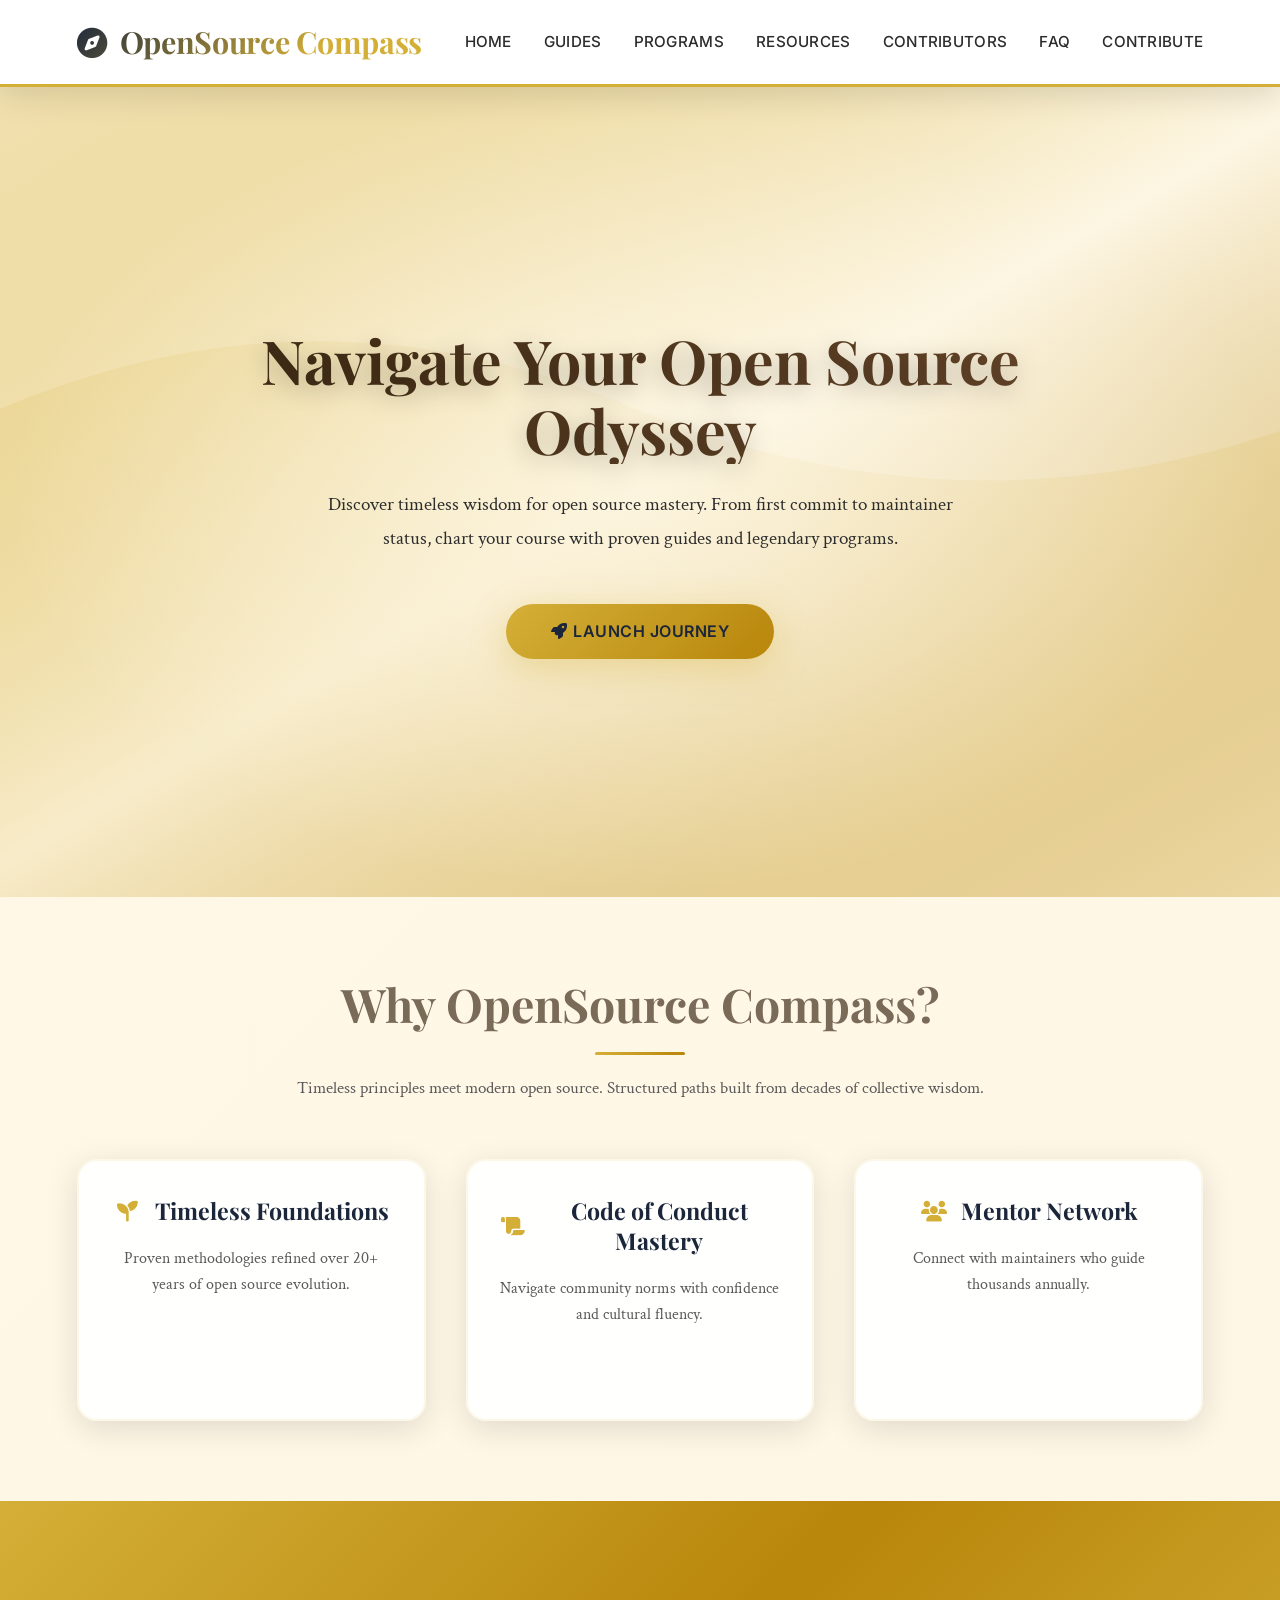
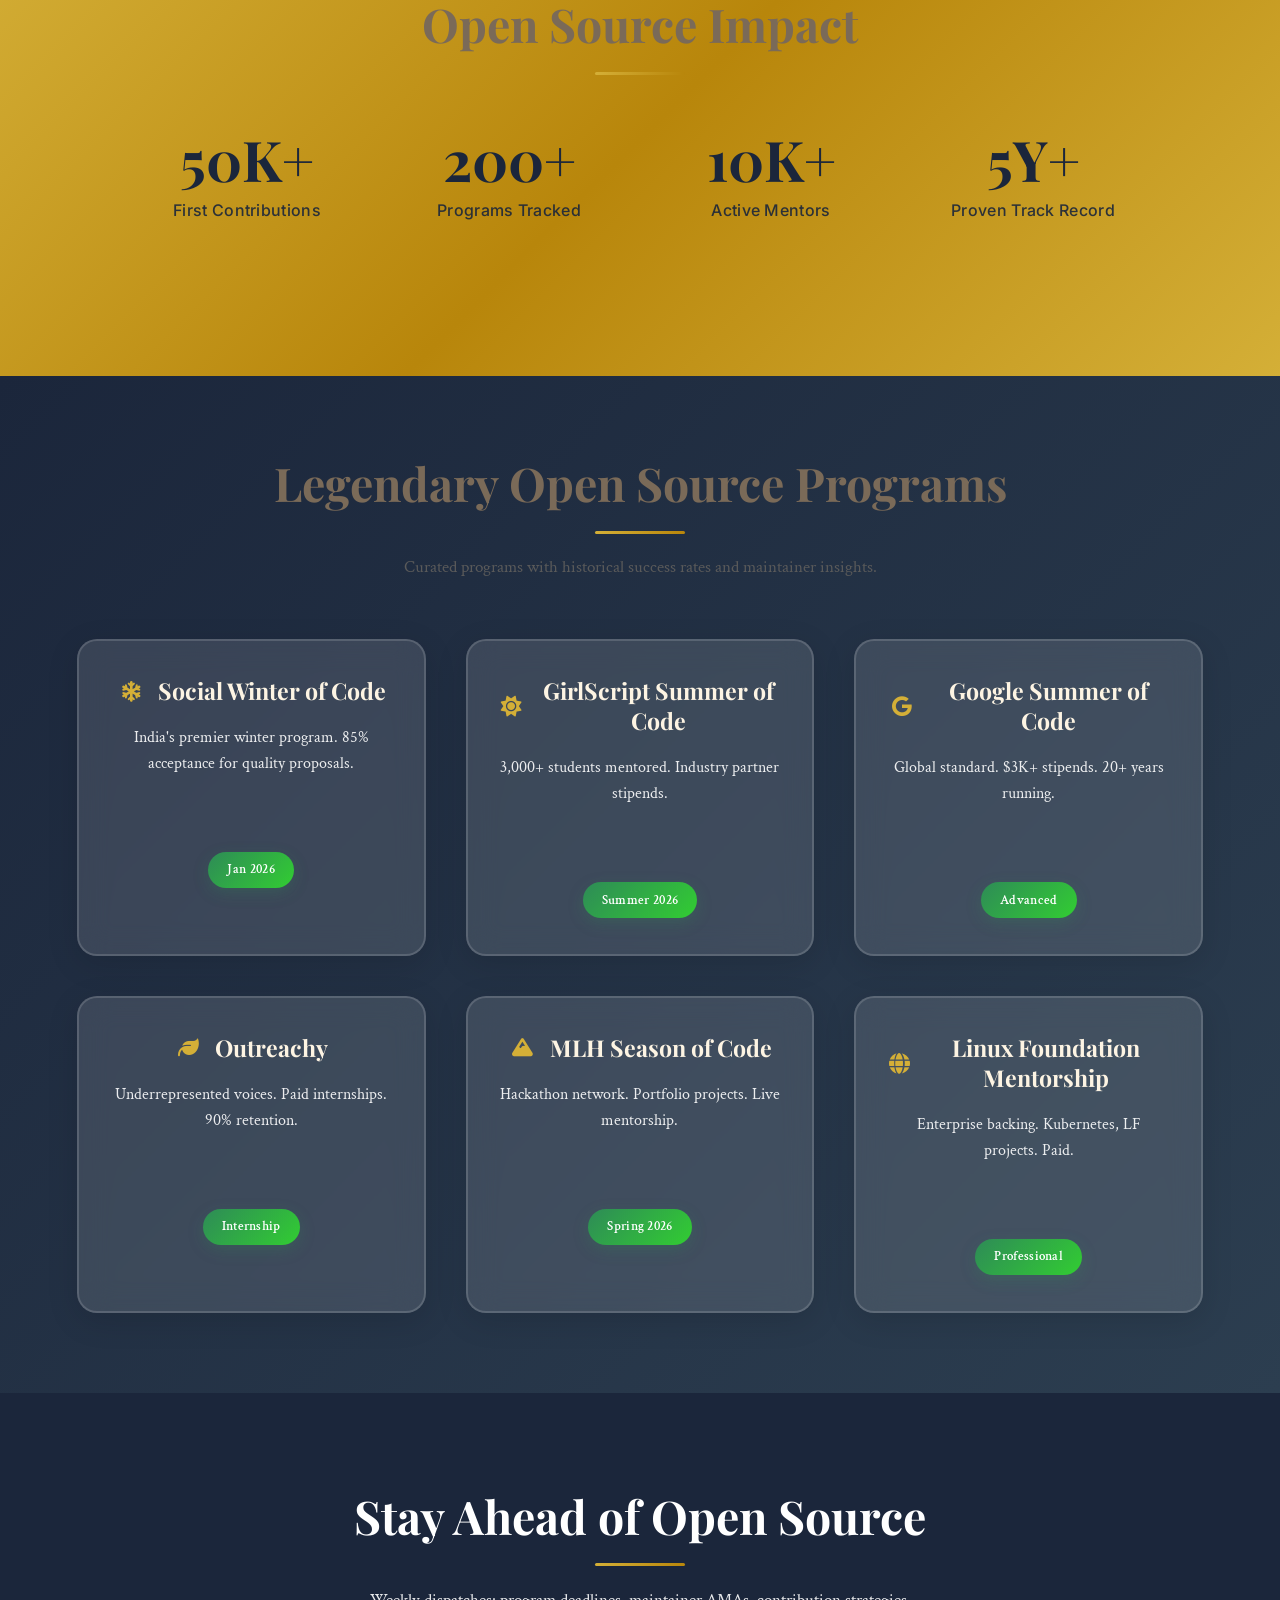
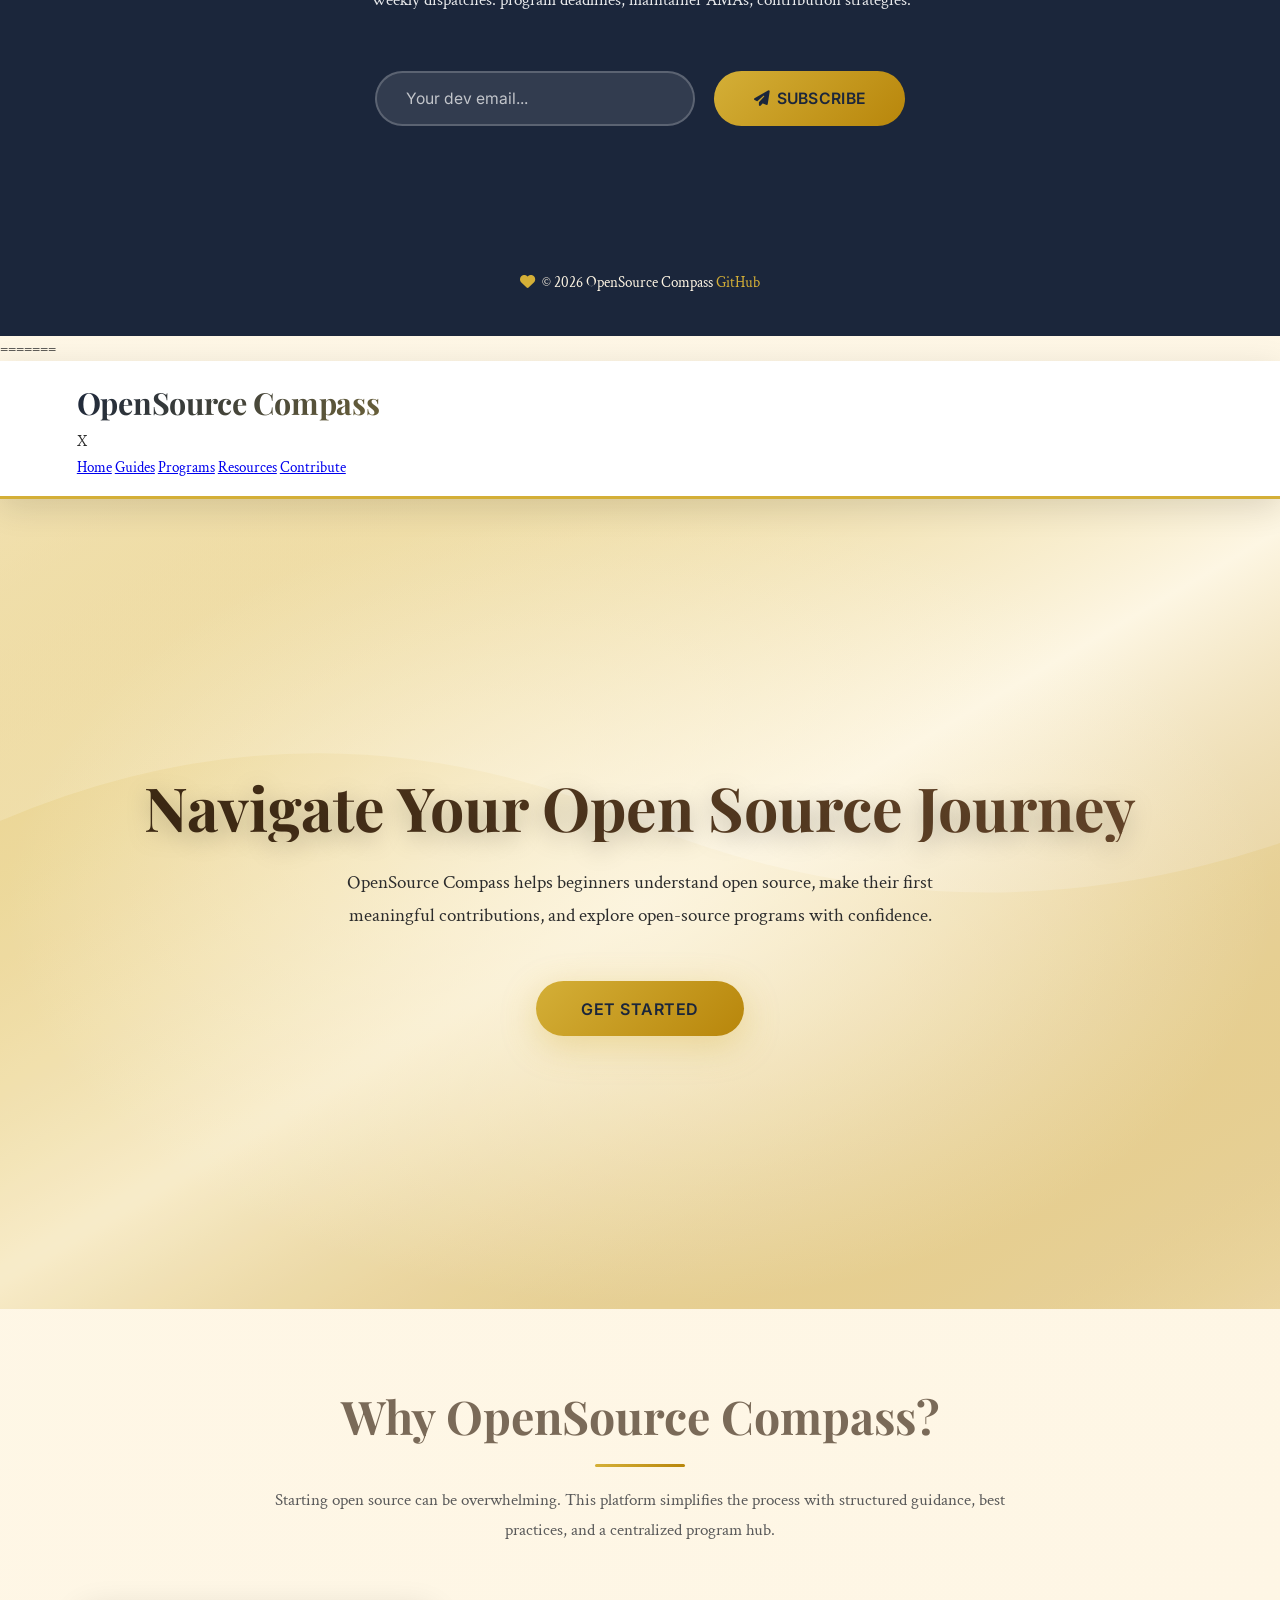
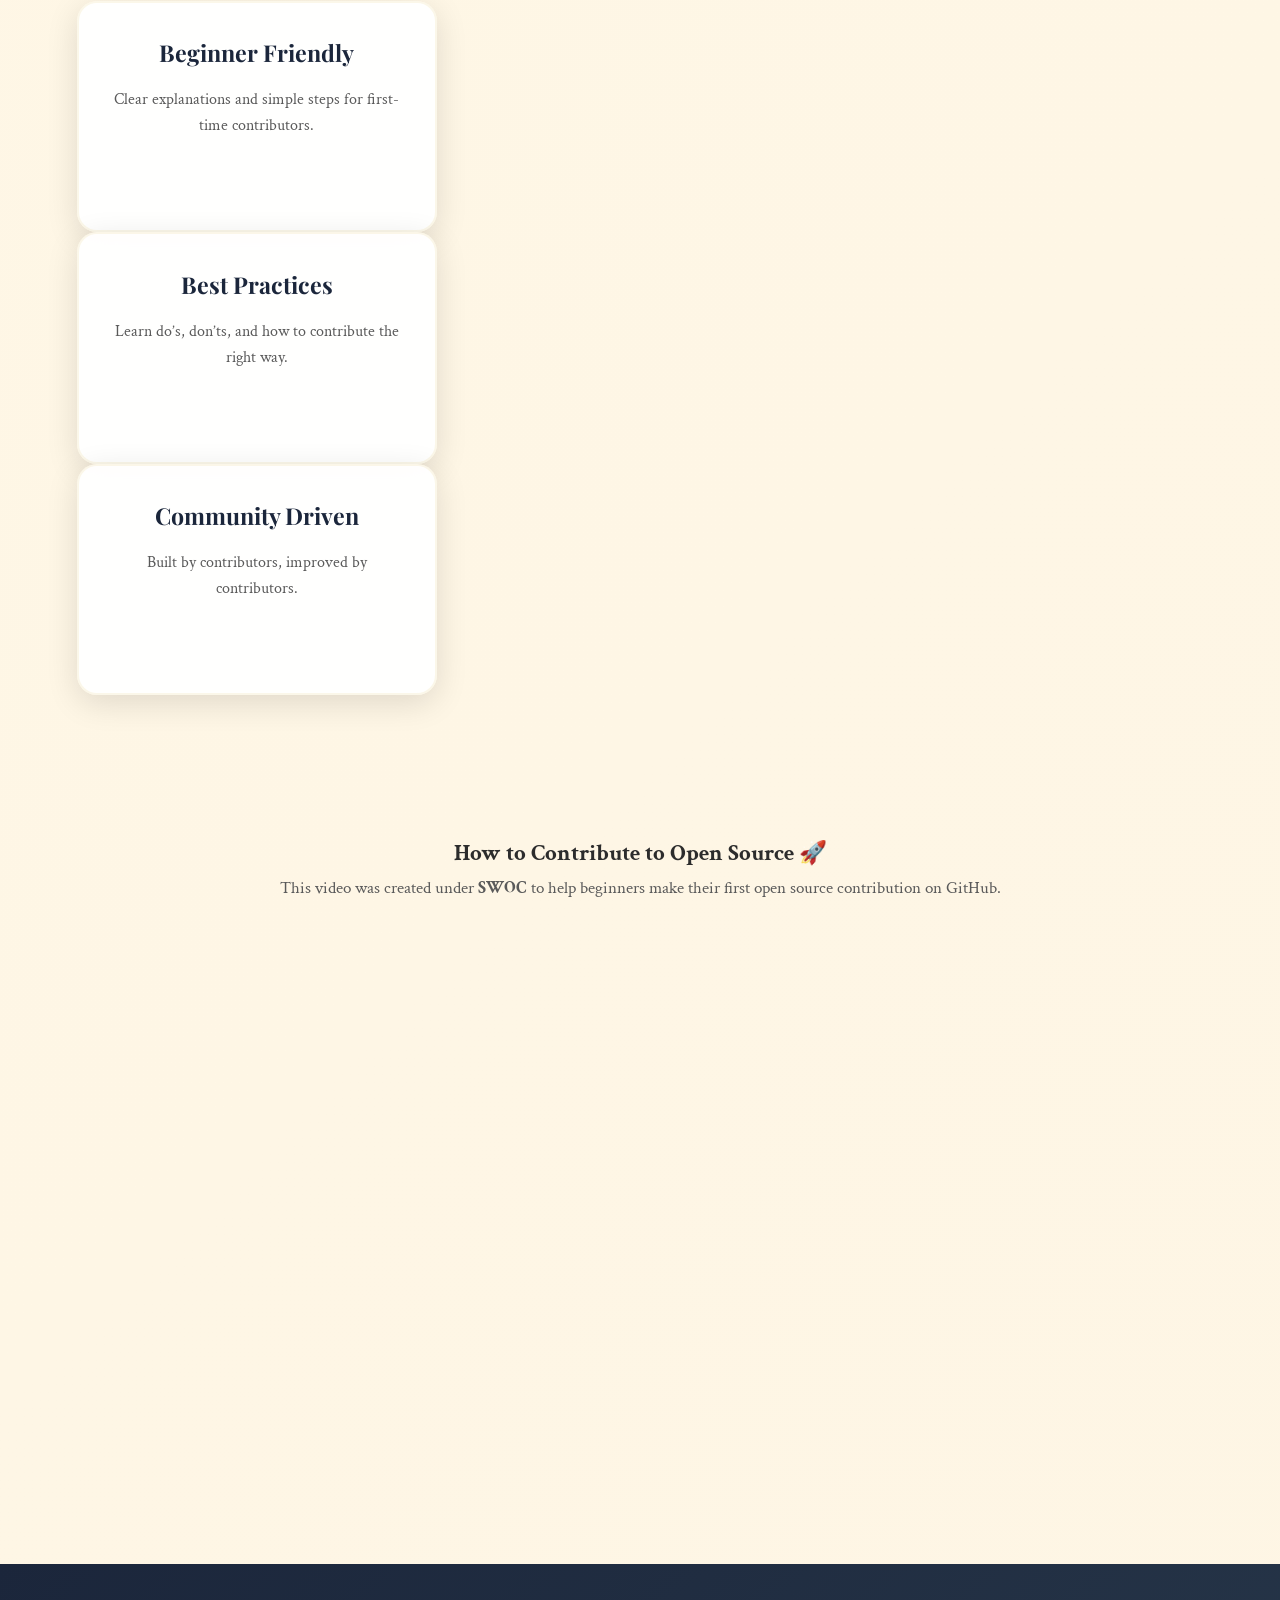
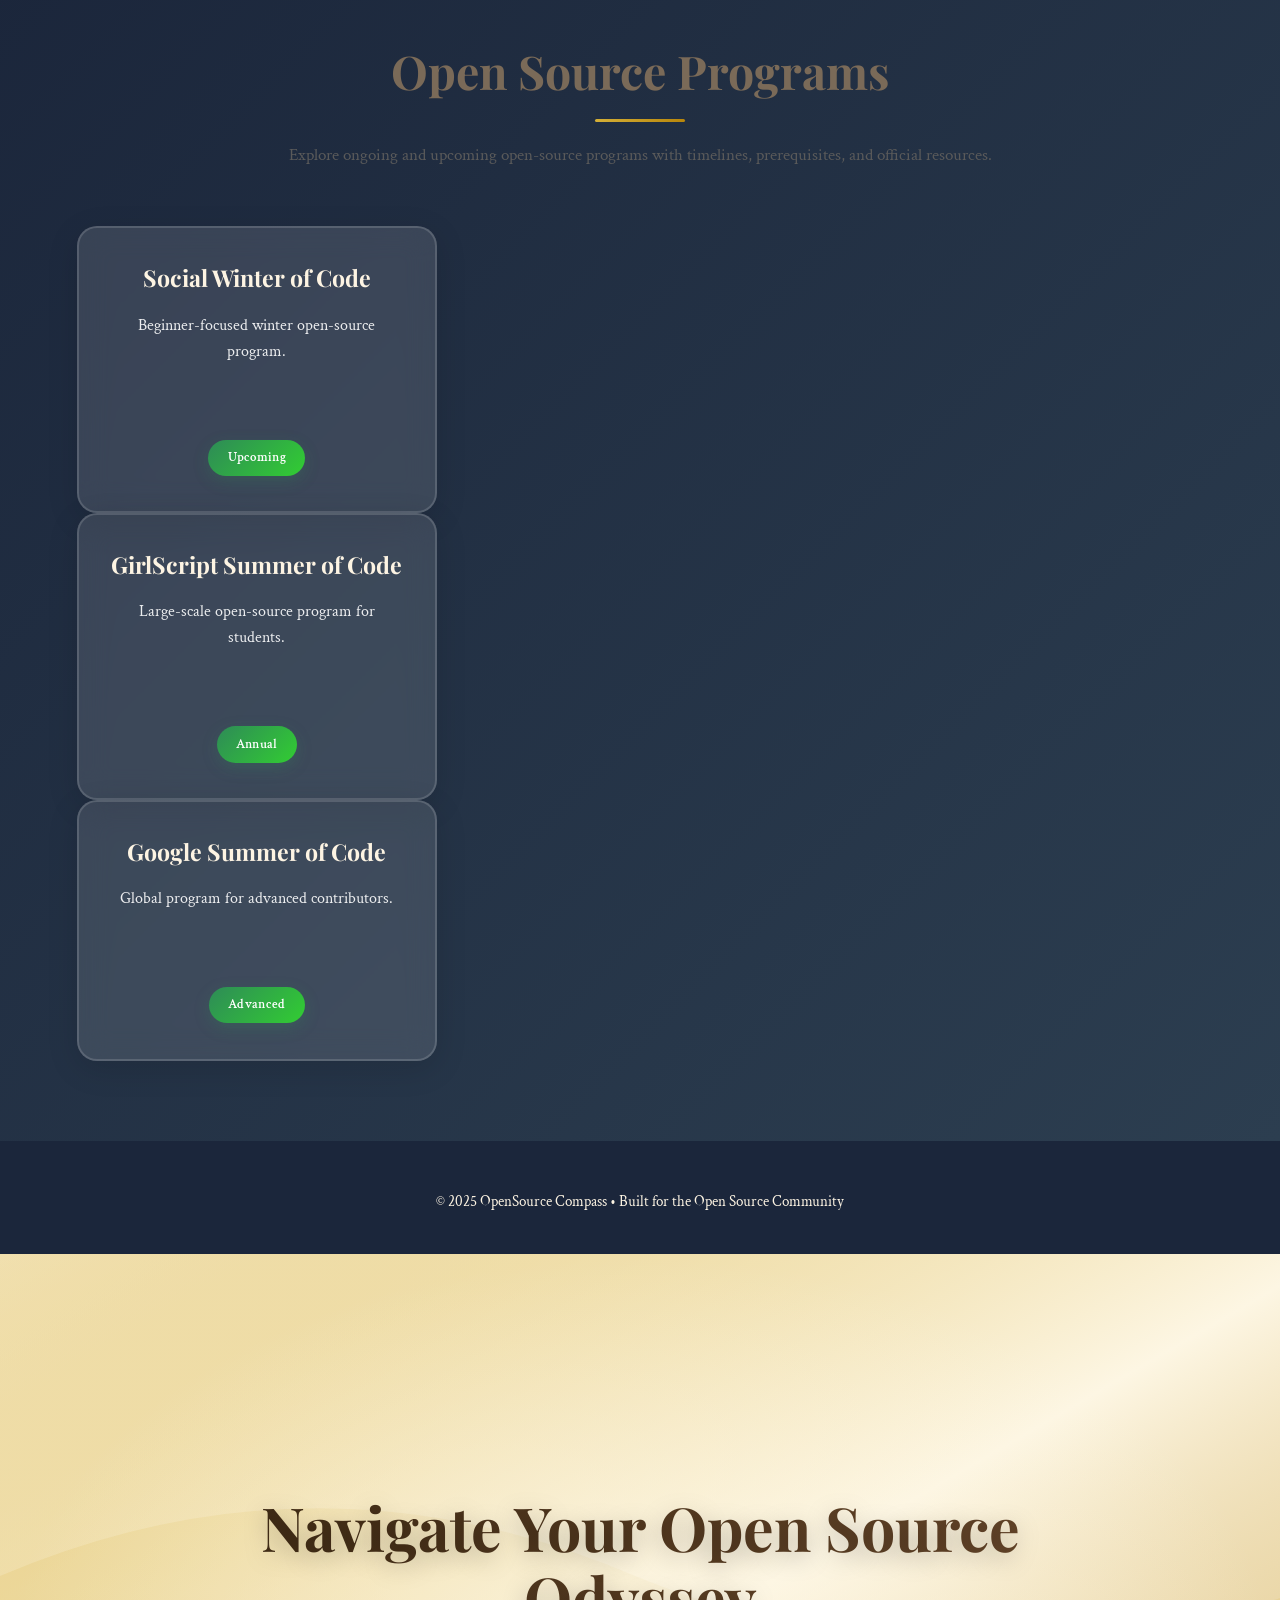
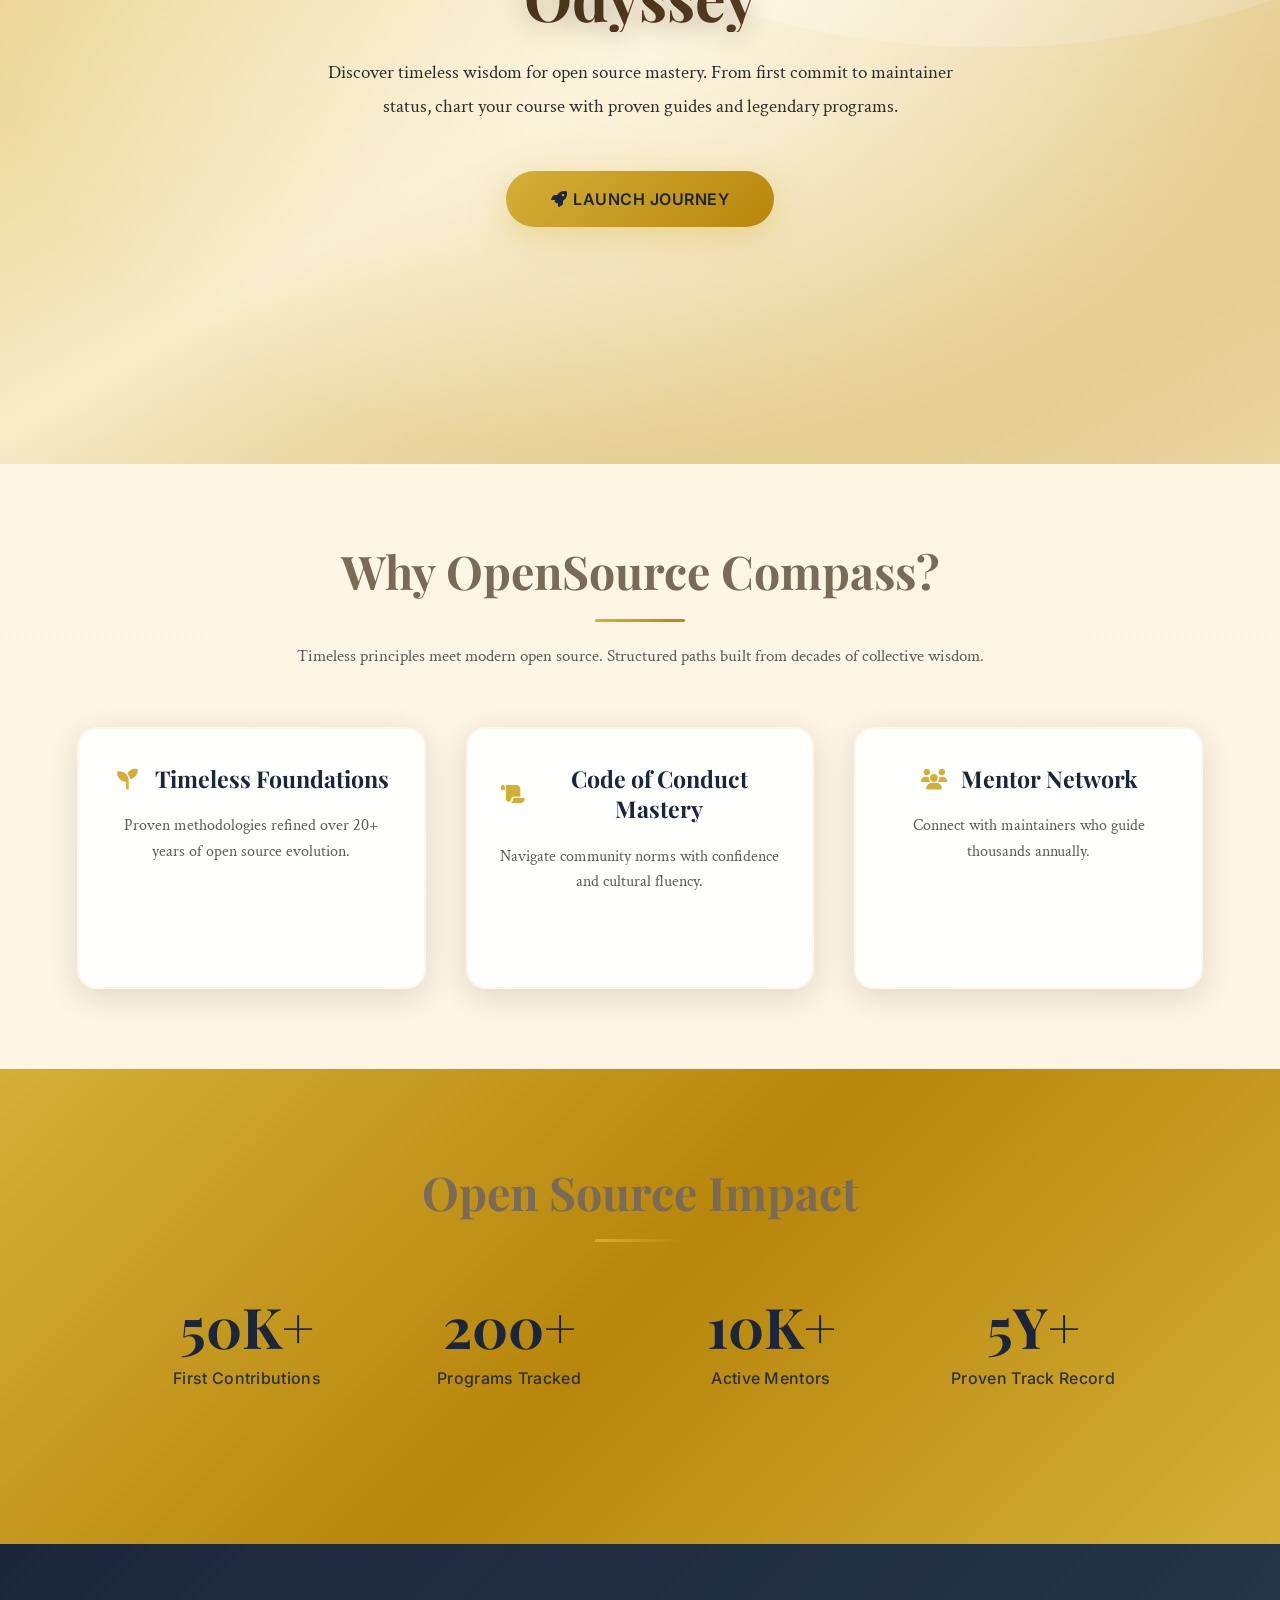
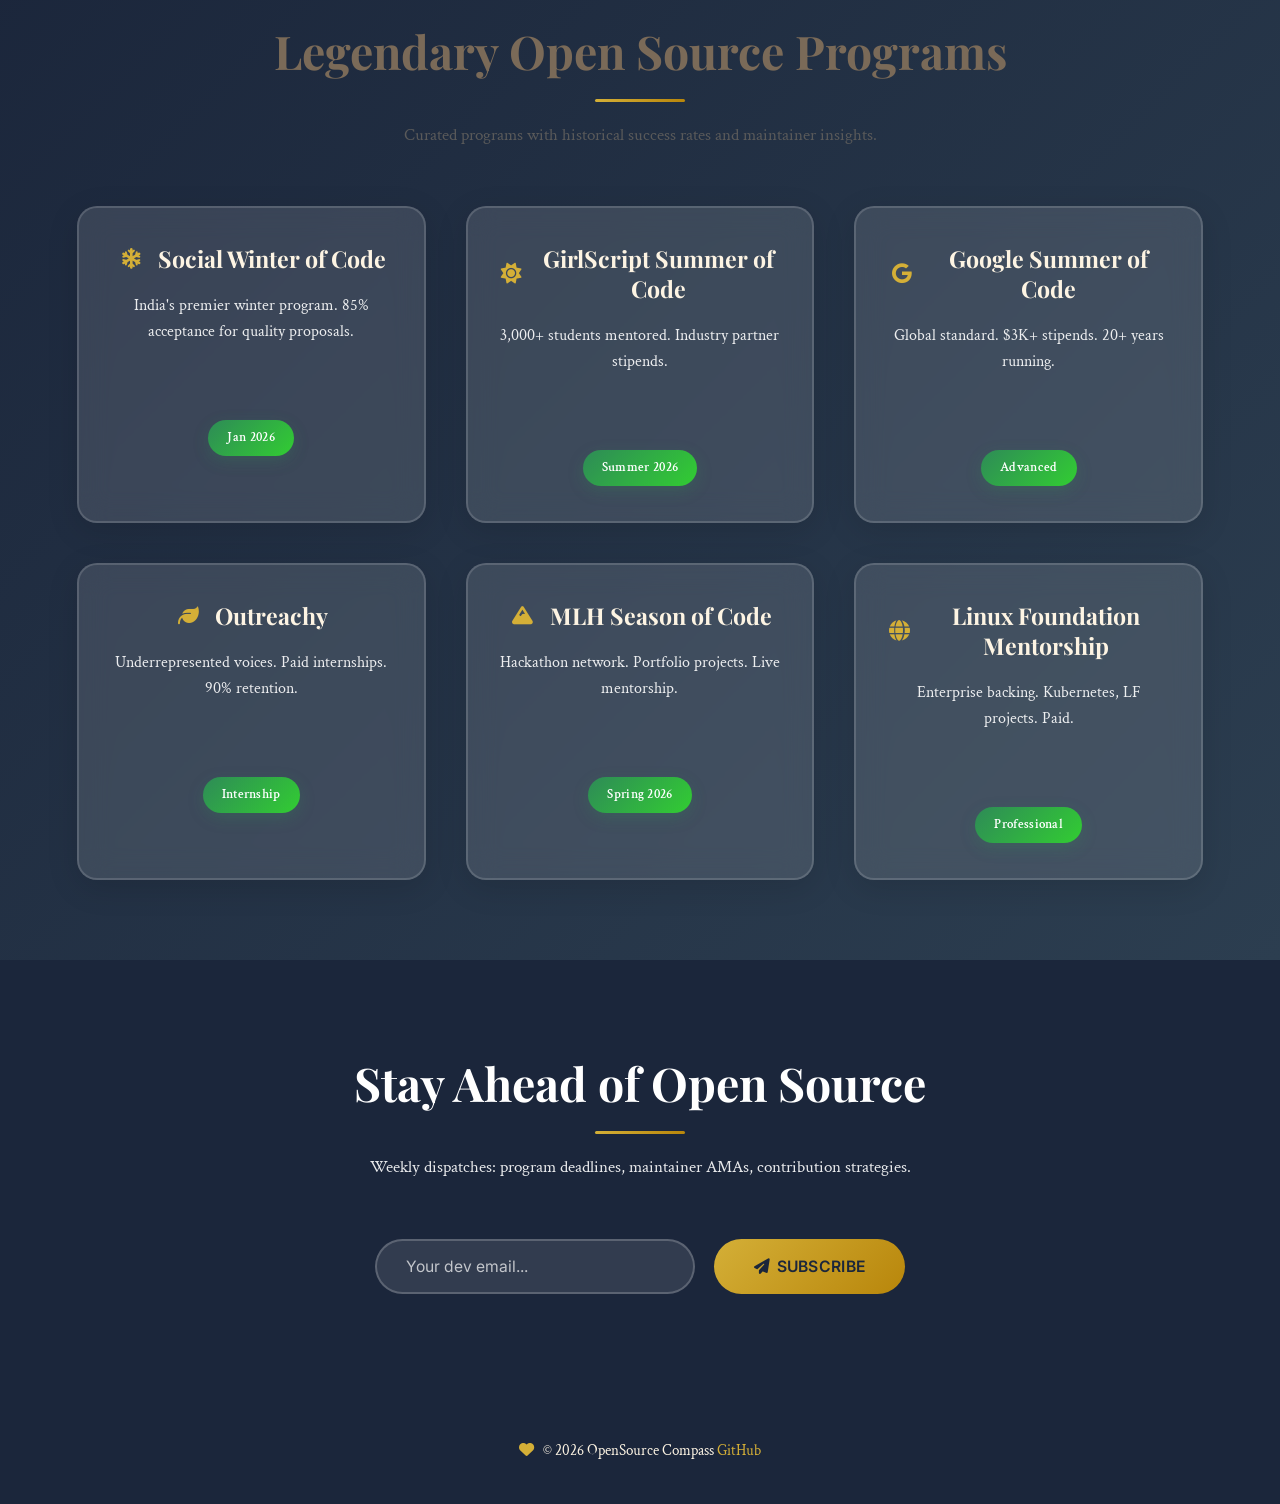
==== commit 2d8e2880: "Merge branch 'main' into swoc-video-embed" ====
--- a/index.html
+++ b/index.html
@@ -1,11 +1,1098 @@
 <!DOCTYPE html>
 <html lang="en">
+  <head>
+    <meta charset="UTF-8" />
+    <title>OpenSource Compass - Classic Edition</title>
+    <link rel="icon" href="frontend/library/assets/favicon.png" type="image/png" />
+    <meta name="viewport" content="width=device-width, initial-scale=1.0" />
+    <link
+      href="https://fonts.googleapis.com/css2?family=Crimson+Text:wght@400;500&family=Playfair+Display:wght@600;700&family=Inter:wght@400;500&display=swap"
+      rel="stylesheet"
+    />
+    <link
+      rel="stylesheet"
+      href="https://cdnjs.cloudflare.com/ajax/libs/font-awesome/6.4.0/css/all.min.css"
+    />
+    <style>
+      :root {
+        --primary-gold: #d4af37;
+        --secondary-gold: #b8860b;
+        --deep-navy: #1b263b;
+        --warm-cream: #fdf4e3;
+        --light-parchment: #fff8e7;
+        --charcoal-dark: #2c2c2c;
+        --text-secondary: #5a5a5a;
+        --success-emerald: #2e8b57;
+        --shadow-main: 0 8px 32px rgba(0, 0, 0, 0.12);
+        --shadow-hover: 0 20px 40px rgba(0, 0, 0, 0.18);
+      }
+
+      * {
+        margin: 0;
+        padding: 0;
+        box-sizing: border-box;
+      }
+
+      body {
+        font-family: "Crimson Text", Georgia, serif;
+        font-size: 15px; /* Base font smaller */
+        line-height: 1.7;
+        background: linear-gradient(
+          135deg,
+          var(--light-parchment) 0%,
+          var(--warm-cream) 100%
+        );
+        color: var(--charcoal-dark);
+        overflow-x: hidden;
+      }
+
+      /* Navbar - Smaller & Balanced */
+      header {
+        background: rgba(255, 255, 255, 0.98);
+        backdrop-filter: saturate(180%) blur(20px);
+        border-bottom: 3px solid var(--primary-gold);
+        padding: 1rem 6%;
+        position: sticky;
+        top: 0;
+        z-index: 1000;
+        box-shadow: var(--shadow-main);
+      }
+
+      .navbar-container {
+        max-width: 1400px;
+        margin: 0 auto;
+        display: flex;
+        justify-content: space-between;
+        align-items: center;
+      }
+
+      header h1 {
+        font-family: "Playfair Display", serif;
+        font-size: clamp(1.6rem, 3vw, 1.9rem); /* Smaller logo */
+        font-weight: 700;
+        background: linear-gradient(
+          135deg,
+          var(--deep-navy) 0%,
+          var(--primary-gold) 70%
+        );
+        -webkit-background-clip: text;
+        background-clip: text;
+        -webkit-text-fill-color: transparent;
+        letter-spacing: -0.01em;
+      }
+
+      .nav-links {
+        display: flex;
+        align-items: center;
+        gap: 2rem;
+      }
+
+      .nav-links a {
+        text-decoration: none;
+        color: var(--charcoal-dark) !important;
+        font-family: "Inter", -apple-system, sans-serif;
+        font-weight: 500;
+        font-size: 0.95rem; /* Smaller nav links */
+        padding: 0.4rem 0;
+        position: relative;
+        transition: all 0.35s cubic-bezier(0.4, 0, 0.2, 1);
+        white-space: nowrap;
+        text-transform: uppercase;
+        letter-spacing: 0.3px;
+      }
+
+      .nav-links a::before {
+        content: "";
+        position: absolute;
+        bottom: 0;
+        left: 50%;
+        width: 0;
+        height: 2px; /* Thinner underline */
+        background: linear-gradient(
+          90deg,
+          var(--primary-gold),
+          var(--secondary-gold)
+        );
+        transition: all 0.35s cubic-bezier(0.4, 0, 0.2, 1);
+        transform: translateX(-50%);
+        border-radius: 1px;
+      }
+
+      .nav-links a:hover {
+        color: var(--deep-navy) !important;
+        transform: translateY(-1px);
+      }
+
+      .nav-links a:hover::before {
+        width: 70%;
+      }
+     .hamburger {
+  display: none;
+  flex-direction: column;
+  gap: 5px;
+  background: none;
+  border: none;
+  cursor: pointer;
+  z-index: 1100; /* 🔥 FIX */
+}
+
+
+.hamburger span {
+  width: 24px;
+  height: 2.5px;
+  background: var(--deep-navy);
+  transition: 0.3s;
+}
+
+
+      /* Hero - Smaller Typography */
+      .hero {
+        min-height: 90vh;
+        background: radial-gradient(
+            ellipse at center,
+            rgba(253, 246, 227, 0.8) 0%,
+            transparent 70%
+          ),
+          url('data:image/svg+xml,<svg xmlns="http://www.w3.org/2000/svg" viewBox="0 0 1200 700"><defs><linearGradient id="g" x1="0%" y1="0%" x2="100%" y2="100%"><stop offset="0%" stop-color="%23D4AF37" stop-opacity="0.3"/><stop offset="50%" stop-color="%23FDF6E3"/><stop offset="100%" stop-color="%23B8860B" stop-opacity="0.2"/></linearGradient></defs><rect width="1200" height="700" fill="url(%23g)"/><path d="M0 300Q300 150 600 280Q900 400 1200 280L1200 700L0 700Z" fill="%23D4AF37" opacity="0.15"/></svg>')
+            center/cover;
+        display: flex;
+        flex-direction: column;
+        justify-content: center;
+        align-items: center;
+        text-align: center;
+        padding: 3rem 6%;
+        position: relative;
+      }
+
+      .hero-content {
+        max-width: 850px;
+        width: 100%;
+      }
+
+      .hero h2 {
+        font-family: "Playfair Display", serif;
+        font-size: clamp(2.4rem, 6vw, 3.8rem); /* Smaller hero */
+        font-weight: 700;
+        background: linear-gradient(
+          135deg,
+          #ffffff 0%,
+          rgba(255, 255, 255, 0.9) 100%
+        );
+        -webkit-background-clip: text;
+        background-clip: text;
+        -webkit-text-fill-color: transparent;
+        margin-bottom: 1.5rem;
+        line-height: 1.15;
+        text-shadow: 0 6px 24px rgba(0, 0, 0, 0.25);
+      }
+
+      .hero p {
+        font-size: clamp(1rem, 2.2vw, 1.2rem); /* Smaller hero text */
+        color: #2c2c2c;
+        margin-bottom: 3rem;
+        max-width: 650px;
+        font-weight: 400;
+        line-height: 1.75;
+      }
+
+      .hero button {
+        position: relative;
+        overflow: hidden;
+        background: linear-gradient(
+          135deg,
+          var(--primary-gold) 0%,
+          var(--secondary-gold) 100%
+        );
+        color: var(--deep-navy);
+        border: none;
+        padding: 1.1rem 2.8rem;
+        font-size: 1rem;
+        font-weight: 600;
+        font-family: "Inter", sans-serif;
+        border-radius: 50px;
+        cursor: pointer;
+        letter-spacing: 0.5px;
+        text-transform: uppercase;
+        box-shadow:
+          0 8px 20px rgba(212, 175, 55, 0.25),
+          0 4px 10px rgba(0, 0, 0, 0.08);
+        transition:
+          transform 0.35s cubic-bezier(0.4, 0, 0.2, 1),
+          box-shadow 0.35s ease,
+          filter 0.35s ease;
+      }
+
+      @keyframes bounce {
+        0% { transform: translateY(0); }
+        30% { transform: translateY(-8px); }
+        50% { transform: translateY(0); }
+        70% { transform: translateY(-4px); }
+        100% { transform: translateY(0); }
+      }
+
+      .hero button:hover {
+        animation: bounce 0.6s ease;
+        transform: translateY(-3px);
+        box-shadow:
+          0 16px 40px rgba(212, 175, 55, 0.45),
+          0 8px 18px rgba(0, 0, 0, 0.12);
+        filter: brightness(1.05);
+      }
+
+      .hero button:active {
+        transform: translateY(2px) scale(0.97);
+        box-shadow:
+          0 6px 14px rgba(212, 175, 55, 0.25),
+          0 3px 6px rgba(0, 0, 0, 0.15);
+      }
+
+      .hero button::after {
+        content: "";
+        position: absolute;
+        top: -50%;
+        left: -120%;
+        width: 60%;
+        height: 200%;
+        background: linear-gradient(
+          120deg,
+          transparent,
+          rgba(255, 255, 255, 0.25),
+          rgba(255, 255, 255, 0.45),
+          rgba(255, 255, 255, 0.25),
+          transparent
+        );
+        transform: skewX(-20deg);
+        opacity: 0;
+        transition: left 0.6s ease, opacity 0.3s ease;
+      }
+
+      .hero button:hover::after {
+        left: 140%;
+        opacity: 1;
+      }
+
+
+      /* Sections - Smaller Typography */
+      section {
+        padding: 5rem 6%;
+        max-width: 1400px;
+        margin: 0 auto;
+      }
+
+      section h3 {
+        font-family: "Playfair Display", serif;
+        font-size: clamp(2.2rem, 4.5vw, 2.9rem); /* Smaller section titles */
+        font-weight: 700;
+        color: var(--deep-navy);
+        text-align: center;
+        margin-bottom: 1.2rem;
+        position: relative;
+        line-height: 1.2;
+      }
+
+      section h3::after {
+        content: "";
+        display: block;
+        width: 90px;
+        height: 3px;
+        background: linear-gradient(
+          90deg,
+          var(--primary-gold),
+          var(--secondary-gold)
+        );
+        margin: 1.2rem auto 0;
+        border-radius: 2px;
+      }
+
+      section p {
+        font-size: 1.05rem; /* Smaller section text */
+        text-align: center;
+        max-width: 750px;
+        margin: 0 auto 3.5rem;
+        color: var(--text-secondary);
+        line-height: 1.75;
+      }
+
+      /* Cards - Smaller Content */
+      .card-grid {
+        display: grid;
+        grid-template-columns: repeat(auto-fit, minmax(320px, 1fr));
+        gap: 2.5rem;
+        justify-items: center;
+      }
+
+      .card {
+        background: rgba(255, 255, 255, 0.95);
+        backdrop-filter: blur(15px);
+        padding: 2.2rem 2rem;
+        border-radius: 20px;
+        box-shadow: var(--shadow-main);
+        border: 2px solid rgba(212, 175, 55, 0.1);
+        transition: all 0.45s cubic-bezier(0.4, 0, 0.2, 1);
+        position: relative;
+        max-width: 360px;
+        width: 100%;
+        text-align: center;
+      }
+
+      .card h4 {
+        font-family: "Playfair Display", serif;
+        font-size: 1.45rem; /* Smaller card titles */
+        color: var(--deep-navy);
+        margin-bottom: 1.2rem;
+        display: flex;
+        align-items: center;
+        justify-content: center;
+        gap: 0.8rem;
+        line-height: 1.3;
+      }
+
+      .card h4 i {
+        color: var(--primary-gold);
+        font-size: 1.3rem;
+        width: 1.8rem;
+      }
+
+      .card p {
+        color: var(--text-secondary);
+        font-size: 0.98rem; /* Smaller card text */
+        line-height: 1.65;
+      }
+
+      .badge {
+        display: inline-block;
+        background: linear-gradient(135deg, var(--success-emerald), #32cd32);
+        color: white;
+        padding: 0.45rem 1.2rem;
+        border-radius: 25px;
+        font-size: 0.8rem;
+        font-weight: 600;
+        margin-top: 1.2rem;
+        box-shadow: 0 5px 15px rgba(46, 139, 87, 0.25);
+        letter-spacing: 0.3px;
+      }
+
+      /* Stats - Smaller Numbers */
+      .stats {
+        background: linear-gradient(
+          135deg,
+          var(--primary-gold) 0%,
+          var(--secondary-gold) 50%,
+          var(--primary-gold) 100%
+        );
+        color: var(--deep-navy);
+        text-align: center;
+        padding: 6rem 6%;
+      }
+
+      .stats-grid {
+        display: grid;
+        grid-template-columns: repeat(auto-fit, minmax(200px, 1fr));
+        gap: 3rem;
+        max-width: 1000px;
+        margin: 3.5rem auto 0;
+      }
+
+      .stat-item h2 {
+        font-family: "Playfair Display", serif;
+        font-size: clamp(2.5rem, 6vw, 3.5rem); /* Smaller stats */
+        font-weight: 700;
+        margin-bottom: 0.6rem;
+        line-height: 1;
+      }
+
+      .stat-item p {
+        font-size: 1rem;
+        font-weight: 500;
+        color: rgba(27, 38, 59, 0.9);
+        font-family: "Inter", sans-serif;
+        letter-spacing: 0.3px;
+      }
+
+      /* Programs Section */
+      .programs {
+        background: linear-gradient(135deg, var(--deep-navy) 0%, #2c3e50 100%);
+        color: white;
+      }
+
+      .programs .card {
+        background: rgba(255, 255, 255, 0.12);
+        color: white;
+        border: 2px solid rgba(255, 255, 255, 0.15);
+      }
+
+      .programs .card h4 {
+        color: var(--warm-cream);
+      }
+
+      .programs .card p {
+        color: rgba(255, 255, 255, 0.9);
+      }
+
+      /* Newsletter - Smaller */
+      .newsletter {
+        background: var(--deep-navy);
+        color: white;
+        text-align: center;
+        padding: 6rem 6%;
+      }
+
+      .newsletter h3 {
+        color: white;
+      }
+
+      .newsletter p {
+        color: rgba(255, 255, 255, 0.9);
+        font-size: 1.05rem;
+      }
+
+      .newsletter form {
+        max-width: 550px;
+        margin: 2.5rem auto 0;
+        display: flex;
+        gap: 1.2rem;
+        justify-content: center;
+      }
+
+      .newsletter input {
+        flex: 1;
+        max-width: 320px;
+        padding: 1rem 1.8rem;
+        border: 2px solid rgba(255, 255, 255, 0.2);
+        border-radius: 50px;
+        background: rgba(255, 255, 255, 0.1);
+        color: white;
+        font-size: 0.98rem;
+        font-family: "Inter", sans-serif;
+      }
+
+      .newsletter input::placeholder {
+        color: rgba(255, 255, 255, 0.7);
+      }
+
+      .newsletter button {
+        background: linear-gradient(
+          135deg,
+          var(--primary-gold),
+          var(--secondary-gold)
+        );
+        color: var(--deep-navy);
+        border: none;
+        padding: 1rem 2.5rem;
+        border-radius: 50px;
+        font-weight: 600;
+        font-size: 0.98rem;
+        cursor: pointer;
+        transition: all 0.3s ease;
+        font-family: "Inter", sans-serif;
+        text-transform: uppercase;
+        letter-spacing: 0.3px;
+      }
+
+      /* Footer - Smaller */
+      footer {
+        background: var(--deep-navy);
+        color: var(--warm-cream);
+        text-align: center;
+        padding: 3rem 6% 2.5rem;
+        font-size: 0.95rem;
+      }
+
+      footer a {
+        color: var(--primary-gold);
+        text-decoration: none;
+        font-weight: 500;
+      }
+
+      /* Scroll Button Smaller */
+      #scrollTopBtn {
+        position: fixed;
+        bottom: 2rem;
+        right: 2rem;
+        background: linear-gradient(
+          135deg,
+          var(--primary-gold),
+          var(--secondary-gold)
+        );
+        color: var(--deep-navy);
+        border: none;
+        border-radius: 50%;
+        width: 55px;
+        height: 55px;
+        font-size: 1.1rem;
+        cursor: pointer;
+        box-shadow: 0 10px 30px rgba(212, 175, 55, 0.35);
+        display: none;
+        transition: all 0.35s ease;
+        z-index: 999;
+      }
+
+      /* show translate button smaller */
+      #showTranslateBtn {
+        position: fixed;
+        bottom: 6rem;
+        right: 2rem;
+        background: linear-gradient(
+          135deg,
+          var(--primary-gold),
+          var(--secondary-gold)
+        );
+        color: var(--deep-navy);
+        border: none;
+        border-radius: 50%;
+        width: 55px;
+        height: 55px;
+        font-size: 1.1rem;
+        cursor: pointer;
+        box-shadow: 0 10px 30px rgba(212, 175, 55, 0.35);
+        display: none;
+        transition: all 0.35s ease;
+        z-index: 999;
+      }
+
+      /* Responsive Adjustments */
+      @media (max-width: 1024px) {
+        .nav-links {
+          gap: 1.5rem;
+        }
+      }
+
+      @media (max-width: 768px) {
+        header {
+          padding: 0.9rem 5%;
+        }
+
+        .navbar-container {
+          flex-direction: column;
+          gap: 1.2rem;
+        }
+
+        .nav-links {
+          gap: 1.2rem;
+        }
+
+        section {
+          padding: 4rem 5%;
+        }
+
+        .hero {
+          padding: 2.5rem 5%;
+          min-height: 85vh;
+        }
+      }
+      @media (max-width: 768px) {
+  .hamburger {
+    display: flex;
+  }
+
+  .navbar-container {
+    flex-direction: row;
+  }
+
+  .nav-links {
+    position: absolute;
+    top: 72px;
+    left: 0;
+    width: 100%;
+    background: rgba(255, 255, 255, 0.98);
+    flex-direction: column;
+    align-items: center;
+    gap: 1.5rem;
+    padding: 1.5rem 0;
+    display: none;
+    border-bottom: 3px solid var(--primary-gold);
+     transform: translateY(-120%);
+    transition: transform 0.35s ease;
+    z-index: 1000;
+  }
+   .nav-links.active {
+    transform: translateY(0);
+  }
+
+  .nav-links.active {
+    display: flex;
+  }
+}
+
+
+      @media (max-width: 480px) {
+        body {
+          font-size: 14.5px;
+        }
+
+        .nav-links a {
+          font-size: 0.92rem;
+        }
+      }
+
+      #google_translate_element {
+        height: 26px !important;
+        overflow: hidden !important;
+      }
+      /* make class goog-te-combo*/
+      .goog-te-combo {
+        background-image: url("https://encrypted-tbn0.gstatic.com/images?q=tbn:ANd9GcQcZ8Pe2Lye0bUzx3IqnKSmKdBABDRhdKdhuQ&s");
+        background-size: cover;
+        width: 25px !important;
+        height: 25px !important;
+        border: none !important;
+        box-shadow: none !important;
+        cursor: pointer !important;
+        padding: 0px !important;
+        background-position: center !important;
+      }
+
+      /* Hide the "Select Language" option with dropdown */
+      .goog-te-combo option[value=""] select {
+        display: none;
+      }
+    </style>
+  </head>
+  <body>
+    <!-- Same HTML structure as before, no changes needed -->
+    <header>
+  <div class="navbar-container">
+    <h1>
+      <i class="fas fa-compass" style="color: var(--primary-gold); margin-right: 0.4rem"></i>
+      OpenSource Compass
+    </h1>
+
+    <button class="hamburger" id="hamburger" aria-label="Toggle navigation">
+      <span></span>
+      <span></span>
+      <span></span>
+    </button>
+
+    <div class="nav-links" id="nav-links">
+      <a href="/index.html">Home</a>
+      <a href="./frontend/pages/guides.html">Guides</a>
+      <a href="./frontend/pages/programs.html">Programs</a>
+      <a href="./frontend/pages/Resources.html">Resources</a>
+      <a href="./frontend/pages/contributors.html">Contributors</a>
+      <a href="./frontend/pages/faq.html">FAQ</a>
+      <a href="./frontend/pages/Contribute.html">Contribute</a>
+    </div>
+  </div>
+</header>
+
+
+    <section class="hero">
+      <div class="hero-content">
+        <h2>Navigate Your Open Source Odyssey</h2>
+        <p>
+          Discover timeless wisdom for open source mastery. From first commit to
+          maintainer status, chart your course with proven guides and legendary
+          programs.
+        </p>
+        <button
+          onclick="document.querySelector('#programs').scrollIntoView({behavior: 'smooth'})"
+        >
+          <i class="fas fa-rocket" style="margin-right: 0.4rem"></i>Launch
+          Journey
+        </button>
+      </div>
+    </section>
+
+    <section id="why">
+      <h3>Why OpenSource Compass?</h3>
+      <p>
+        Timeless principles meet modern open source. Structured paths built from
+        decades of collective wisdom.
+      </p>
+      <div class="card-grid">
+        <div class="card fade-in">
+          <h4><i class="fas fa-seedling"></i> Timeless Foundations</h4>
+          <p>
+            Proven methodologies refined over 20+ years of open source
+            evolution.
+          </p>
+        </div>
+        <div class="card fade-in">
+          <h4><i class="fas fa-scroll"></i> Code of Conduct Mastery</h4>
+          <p>Navigate community norms with confidence and cultural fluency.</p>
+        </div>
+        <div class="card fade-in">
+          <h4><i class="fas fa-users"></i> Mentor Network</h4>
+          <p>Connect with maintainers who guide thousands annually.</p>
+        </div>
+      </div>
+    </section>
+
+    <section class="stats">
+      <h3>Open Source Impact</h3>
+      <div class="stats-grid">
+        <div class="stat-item fade-in">
+          <h2>50K+</h2>
+          <p>First Contributions</p>
+        </div>
+        <div class="stat-item fade-in">
+          <h2>200+</h2>
+          <p>Programs Tracked</p>
+        </div>
+        <div class="stat-item fade-in">
+          <h2>10K+</h2>
+          <p>Active Mentors</p>
+        </div>
+        <div class="stat-item fade-in">
+          <h2>5Y+</h2>
+          <p>Proven Track Record</p>
+        </div>
+      </div>
+    </section>
+
+    <section class="programs" id="programs">
+      <h3>Legendary Open Source Programs</h3>
+      <p>
+        Curated programs with historical success rates and maintainer insights.
+      </p>
+      <div class="card-grid">
+        <div class="card fade-in">
+          <h4><i class="fas fa-snowflake"></i> Social Winter of Code</h4>
+          <p>
+            India's premier winter program. 85% acceptance for quality
+            proposals.
+          </p>
+          <span class="badge">Jan 2026</span>
+        </div>
+        <div class="card fade-in">
+          <h4><i class="fas fa-sun"></i> GirlScript Summer of Code</h4>
+          <p>3,000+ students mentored. Industry partner stipends.</p>
+          <span class="badge">Summer 2026</span>
+        </div>
+        <div class="card fade-in">
+          <h4><i class="fab fa-google"></i> Google Summer of Code</h4>
+          <p>Global standard. $3K+ stipends. 20+ years running.</p>
+          <span class="badge">Advanced</span>
+        </div>
+        <div class="card fade-in">
+          <h4><i class="fas fa-leaf"></i> Outreachy</h4>
+          <p>Underrepresented voices. Paid internships. 90% retention.</p>
+          <span class="badge">Internship</span>
+        </div>
+        <div class="card fade-in">
+          <h4><i class="fas fa-mountain"></i> MLH Season of Code</h4>
+          <p>Hackathon network. Portfolio projects. Live mentorship.</p>
+          <span class="badge">Spring 2026</span>
+        </div>
+        <div class="card fade-in">
+          <h4><i class="fas fa-globe"></i> Linux Foundation Mentorship</h4>
+          <p>Enterprise backing. Kubernetes, LF projects. Paid.</p>
+          <span class="badge">Professional</span>
+        </div>
+      </div>
+    </section>
+
+    <section class="newsletter">
+      <h3>Stay Ahead of Open Source</h3>
+      <p>
+        Weekly dispatches: program deadlines, maintainer AMAs, contribution
+        strategies.
+      </p>
+      <form>
+        <input type="email" placeholder="Your dev email..." required />
+        <button type="submit">
+          <i class="fas fa-paper-plane" style="margin-right: 0.4rem"></i
+          >Subscribe
+        </button>
+      </form>
+    </section>
+
+    <footer>
+      <p>
+        <i
+          class="fas fa-heart"
+          style="color: var(--primary-gold); margin-right: 0.4rem"
+        ></i
+        >© 2026 OpenSource Compass
+        <a
+          href="https://github.com/sayeeg-11/opensource-compass"
+          target="_blank"
+          >GitHub</a
+        >
+      </p>
+    </footer>
+
+    <button id="scrollTopBtn" title="Back to Top">
+      <i class="fas fa-chevron-up"></i>
+    </button>
+
+    <!-- scroll translate top button -->
+    <button id="showTranslateBtn" title="Translate Page">
+      <i id="google_translate_element"></i>
+    </button>
+
+    <script>
+  const hamburger = document.getElementById("hamburger");
+  const navLinks = document.getElementById("nav-links");
+  const navItems = navLinks.querySelectorAll("a");
+
+  hamburger.addEventListener("click", () => {
+    navLinks.classList.toggle("active");
+  });
+
+  // 🔥 Close menu when link is clicked
+  navItems.forEach(item => {
+    item.addEventListener("click", () => {
+      navLinks.classList.remove("active");
+    });
+  });
+
+  // 🔥 Close menu when clicking outside
+  document.addEventListener("click", (e) => {
+    if (!navLinks.contains(e.target) && !hamburger.contains(e.target)) {
+      navLinks.classList.remove("active");
+    }
+  });
+</script>
+
+
+    
+
+
+    <script>
+      // Smooth scroll animations (unchanged)
+      const observer = new IntersectionObserver(
+        (entries) => {
+          entries.forEach((entry) => {
+            if (entry.isIntersecting) {
+              entry.target.classList.add("visible");
+            }
+          });
+        },
+        { threshold: 0.15, rootMargin: "0px 0px -100px 0px" }
+      );
+
+      document
+        .querySelectorAll(".fade-in")
+        .forEach((el) => observer.observe(el));
+
+      const scrollTopBtn = document.getElementById("scrollTopBtn");
+      window.addEventListener("scroll", () => {
+        scrollTopBtn.style.display = window.scrollY > 600 ? "flex" : "none";
+        scrollTopBtn.style.alignItems = "center";
+        scrollTopBtn.style.justifyContent = "center";
+      });
+      scrollTopBtn.addEventListener("click", () =>
+        window.scrollTo({ top: 0, behavior: "smooth" })
+      );
+
+      //  show translate button
+      const showTranslateBtn = document.getElementById("showTranslateBtn");
+      window.addEventListener("scroll", () => {
+        showTranslateBtn.style.display = window.scrollY > 600 ? "flex" : "none";
+        showTranslateBtn.style.alignItems = "center";
+        showTranslateBtn.style.justifyContent = "center";
+      });
+      showTranslateBtn.addEventListener("click", () => {
+        const translateElement = document.querySelector(".goog-te-combo");
+        if (translateElement) {
+          translateElement.focus();
+          translateElement.click();
+        }
+      });
+
+      document
+        .querySelector(".newsletter form")
+        .addEventListener("submit", (e) => {
+          e.preventDefault();
+          const email = e.target.querySelector("input").value;
+          alert(`Welcome aboard, ${email.split("@")[0]}! 🌟 Check your inbox.`);
+          e.target.reset();
+        });
+
+      window.addEventListener("scroll", () => {
+        const scrolled = window.pageYOffset * 0.3;
+        document.querySelector(
+          ".hero"
+        ).style.transform = `translateY(${scrolled}px)`;
+      });
+
+      // translate function to english, deutsch, indonesian, and hindi
+      window.googleTranslateElementInit = () => {
+        if (!window.google?.translate?.TranslateElement) {
+          console.log("Google Translate not loaded yet");
+          return;
+        }
+
+        new window.google.translate.TranslateElement(
+          {
+            pageLanguage: "en",
+            includedLanguages: "en,hi,de,id",
+            autoDisplay: false,
+          },
+          "google_translate_element"
+        );
+      };
+
+      // Load Google Translate script only once
+      if (!document.getElementById("google-translate-element")) {
+        const script = document.createElement("script");
+        script.id = "google-translate-element";
+        script.src =
+          "https://translate.google.com/translate_a/element.js?cb=googleTranslateElementInit";
+        script.async = true;
+        document.body.appendChild(script);
+      }
+
+      const languages = {
+        en: { name: "English", flag: "🇬🇧" },
+        hi: { name: "Hindi (हिंदी)", flag: "🇮🇳" },
+        id: { name: "Indonesian (Bahasa Indonesia)", flag: "🇮🇩" },
+        de: { name: "German (Deutsch)", flag: "🇩🇪" },
+      };
+    </script>
+  </body>
+=======
 <head>
     <meta charset="UTF-8">
     <title>OpenSource Compass - Classic Edition</title>
     <meta name="viewport" content="width=device-width, initial-scale=1.0">
-    <link href="https://fonts.googleapis.com/css2?family=Crimson+Text:wght@400;500&family=Playfair+Display:wght@600;700&family=Inter:wght@400;500&display=swap" rel="stylesheet">
-    <link rel="stylesheet" href="https://cdnjs.cloudflare.com/ajax/libs/font-awesome/6.4.0/css/all.min.css">
+
+    <link href="https://fonts.googleapis.com/css2?family=Inter:wght@400;600;700&display=swap" rel="stylesheet">
+    <link rel="stylesheet" href="css/style.css">
+
+</head>
+
+<body>
+
+<!-- Navbar -->
+<header>
+    <h1>OpenSource Compass</h1>
+    <div class="hamburger">
+        <div></div>
+        <div></div>
+        <div></div>
+    </div>
+    <nav>
+        <div class="close-icon">X</div>
+        <a href="#">Home</a>
+        <a href="#">Guides</a>
+        <a href="#">Programs</a>
+        <a href="#">Resources</a>
+        <a href="#">Contribute</a>
+    </nav>
+</header>
+
+<!-- Hero Section -->
+<section class="hero">
+    <h2>Navigate Your Open Source Journey</h2>
+    <p>
+        OpenSource Compass helps beginners understand open source,
+        make their first meaningful contributions, and explore
+        open-source programs with confidence.
+    </p>
+    <button>Get Started</button>
+</section>
+
+<!-- Why Section -->
+<section>
+    <h3>Why OpenSource Compass?</h3>
+    <p>
+        Starting open source can be overwhelming. This platform simplifies
+        the process with structured guidance, best practices, and a
+        centralized program hub.
+    </p>
+
+    <div class="card-container">
+        <div class="card">
+            <h4>Beginner Friendly</h4>
+            <p>Clear explanations and simple steps for first-time contributors.</p>
+        </div>
+
+        <div class="card">
+            <h4>Best Practices</h4>
+            <p>Learn do’s, don’ts, and how to contribute the right way.</p>
+        </div>
+
+        <div class="card">
+            <h4>Community Driven</h4>
+            <p>Built by contributors, improved by contributors.</p>
+        </div>
+    </div>
+</section>
+<section id="opensource-video" style="padding: 60px 20px; text-align: center;">
+  <h2>How to Contribute to Open Source 🚀</h2>
+
+  <p>
+    This video was created under <strong>SWOC</strong> to help beginners
+    make their first open source contribution on GitHub.
+  </p>
+
+  <div style="max-width: 900px; margin: 30px auto; aspect-ratio: 16 / 9;">
+    <iframe
+      style="width: 100%; height: 100%; border-radius: 14px;"
+      src="https://www.youtube.com/embed/3dGzOWWb0Eo"
+      title="Open Source Contribution for Beginners"
+      frameborder="0"
+      allow="accelerometer; autoplay; clipboard-write; encrypted-media; gyroscope; picture-in-picture"
+      allowfullscreen>
+    </iframe>
+  </div>
+</section>
+
+<!-- Programs Section -->
+<section class="programs">
+
+    <h3>Open Source Programs</h3>
+    <p>
+        Explore ongoing and upcoming open-source programs with timelines,
+        prerequisites, and official resources.
+    </p>
+
+    <div class="card-container">
+        <div class="card">
+            <h4>Social Winter of Code</h4>
+            <p>Beginner-focused winter open-source program.</p>
+            <span class="badge">Upcoming</span>
+        </div>
+
+        <div class="card">
+            <h4>GirlScript Summer of Code</h4>
+            <p>Large-scale open-source program for students.</p>
+            <span class="badge">Annual</span>
+        </div>
+
+        <div class="card">
+            <h4>Google Summer of Code</h4>
+            <p>Global program for advanced contributors.</p>
+            <span class="badge">Advanced</span>
+        </div>
+    </div>
+</section>
+
+<!-- Footer -->
+<footer>
+    <p>© 2025 OpenSource Compass • Built for the Open Source Community</p>
+</footer>
+
+<script>
+    const hamburger = document.querySelector('.hamburger');
+    const nav = document.querySelector('nav');
+    const closeIcon = document.querySelector('.close-icon');
+
+    hamburger.addEventListener('click', () => {
+        nav.classList.add('active');
+        hamburger.classList.add('active');
+    });
+
+    closeIcon.addEventListener('click', () => {
+        nav.classList.remove('active');
+        hamburger.classList.remove('active');
+    });
+
+    document.addEventListener('click', (e) => {
+        if (nav.classList.contains('active') && !nav.contains(e.target) && !hamburger.contains(e.target)) {
+            nav.classList.remove('active');
+            hamburger.classList.remove('active');
+        }
+    });
+</script>
+
+</body>
+</html>
+<ink href="https://fonts.googleapis.com/css2?family=Inter:wght@400;600;700&display=swap" rel="stylesheet">
+    <link rel="stylesheet" href="css/style.css">
+
     <style>
         :root {
             --primary-gold: #D4AF37;
@@ -129,12 +1216,16 @@
         }
 
         .hero h2 {
-           font-family: 'Playfair Display', serif;
-    font-size: clamp(2.6rem, 5vw, 3.4rem);
-    font-weight: 700;
-    color: var(--charcoal-dark); /* dark grey for contrast */
-    margin-bottom: 1.5rem;
-    text-shadow: 0 2px 8px rgba(255, 255, 255, 0.6);
+            font-family: 'Playfair Display', serif;
+            font-size: clamp(2.4rem, 6vw, 3.8rem); /* Smaller hero */
+            font-weight: 700;
+            background: linear-gradient(135deg, #3E2A14 0%, #6B4A2D 100%);
+            -webkit-background-clip: text;
+            background-clip: text;
+            -webkit-text-fill-color: transparent;
+            margin-bottom: 1.5rem;
+            line-height: 1.15;
+            text-shadow: 0 6px 24px rgba(0,0,0,0.25);
         }
 
         .hero p {
@@ -173,7 +1264,8 @@
             font-family: 'Playfair Display', serif;
             font-size: clamp(2.2rem, 4.5vw, 2.9rem); /* Smaller section titles */
             font-weight: 700;
-            color: var(--deep-navy);
+            color:#7A6A58
+;
             text-align: center;
             margin-bottom: 1.2rem;
             position: relative;
@@ -309,14 +1401,6 @@
         .programs .card p {
             color: rgba(255,255,255,0.9);
         }
-        .programs h3 {
-    color: var(--primary-white);
-}
-
-.programs p {
-   color: #f1f1f1;
-}
-
 
         /* Newsletter - Smaller */
         .newsletter {
@@ -407,38 +1491,6 @@
             transition: all 0.35s ease;
             z-index: 999;
         }
-        /* Dark Mode Variable Overrides */
-        body.dark-mode {
-    --warm-cream: #0D1117;
-    --light-parchment: #161B22;
-    --charcoal-dark: #F0F6FC;
-    --text-secondary: #8B949E;
-    --deep-navy: #ECF0F1;
-}
-
-/* Specific Dark Mode Adjustments */
-body.dark-mode header {
-    background: rgba(13, 17, 23, 0.98);
-}
-
-body.dark-mode .card {
-    background: rgba(22, 27, 34, 0.95);
-    border-color: rgba(212, 175, 55, 0.2);
-}
-
-body.dark-mode .hero {
-    background: 
-        radial-gradient(ellipse at center, rgba(13, 17, 23, 0.85) 0%, transparent 70%),
-        url('data:image/svg+xml,<svg xmlns="http://www.w3.org/2000/svg" viewBox="0 0 1200 700"><defs><linearGradient id="g" x1="0%" y1="0%" x2="100%" y2="100%"><stop offset="0%" stop-color="%23D4AF37" stop-opacity="0.2"/><stop offset="50%" stop-color="%230D1117"/><stop offset="100%" stop-color="%23B8860B" stop-opacity="0.1"/></linearGradient></defs><rect width="1200" height="700" fill="url(%23g)"/><path d="M0 300Q300 150 600 280Q900 400 1200 280L1200 700L0 700Z" fill="%23D4AF37" opacity="0.1"/></svg>') center/cover;
-}
-
-body.dark-mode .hero p {
-    color: var(--charcoal-dark);
-}
-
-body.dark-mode .programs {
-    background: linear-gradient(135deg, #010409 0%, #0D1117 100%);
-}
 
         /* Responsive Adjustments */
         @media (max-width: 1024px) {
@@ -452,24 +1504,65 @@
                 padding: 0.9rem 5%;
             }
 
-            .navbar-container {
-                flex-direction: column;
-                gap: 1.2rem;
-            }
-
-            .nav-links {
-                gap: 1.2rem;
-            }
-
-            section {
-                padding: 4rem 5%;
-            }
-
-            .hero {
-                padding: 2.5rem 5%;
-                min-height: 85vh;
-            }
-        }
+.footer-container {
+    display: grid;
+    grid-template-columns: repeat(auto-fit, minmax(220px, 1fr));
+    gap: 32px;
+    margin-bottom: 24px;
+}
+
+.footer-section h3,
+.footer-section h4 {
+    margin-bottom: 12px;
+    font-size: 18px;
+    color: var(--white);
+}
+
+.footer-section p {
+    font-size: 14px;
+    opacity: 0.9;
+    max-width: 280px;
+}
+
+.footer-section ul {
+    list-style: none;
+    padding: 0;
+}
+
+.footer-section ul li {
+    margin-bottom: 8px;
+}
+
+.footer-section ul li a {
+    color: var(--white);
+    text-decoration: none;
+    font-size: 14px;
+    opacity: 0.9;
+}
+
+.footer-section ul li a:hover {
+    text-decoration: underline;
+    opacity: 1;
+}
+
+.footer-bottom {
+    border-top: 1px solid rgba(255,255,255,0.2);
+    padding-top: 16px;
+    text-align: center;
+    font-size: 13px;
+    opacity: 0.85;
+}
+
+/* ---------- Footer Responsive ---------- */
+@media (max-width: 600px) {
+    .footer {
+        padding: 40px 6% 20px;
+    }
+
+    .footer-section p {
+        max-width: 100%;
+    }
+}
 
         @media (max-width: 480px) {
             body {
@@ -480,27 +1573,49 @@
                 font-size: 0.92rem;
             }
         }
+
+     /* ===============================
+   PROGRAMS CARD HOVER (GSSoC, SWoC etc.)
+   =============================== */
+
+.programs .card {
+  transition: 
+    transform 0.45s cubic-bezier(0.4, 0, 0.2, 1),
+    box-shadow 0.45s ease;
+  will-change: transform;
+}
+
+.programs .card:hover {
+  transform: scale(1.06) translateY(-10px);
+  box-shadow: 0 25px 55px rgba(0, 0, 0, 0.45);
+}
+
+/* ===============================
+   BADGE (Jan 2026) – EXTRA GLOW
+   =============================== */
+
+.programs .badge {
+  transition:
+    transform 0.35s cubic-bezier(0.4, 0, 0.2, 1),
+    box-shadow 0.35s ease,
+    filter 0.35s ease;
+  cursor: pointer;
+}
+
+.programs .badge:hover {
+  transform: scale(1.3) translateY(-6px);
+  box-shadow:
+    0 0 15px rgba(212, 175, 55, 0.8),
+    0 0 30px rgba(212, 175, 55, 0.6),
+    0 0 45px rgba(212, 175, 55, 0.4);
+  filter: brightness(1.2);
+}
+   
     </style>
 </head>
 <body>
     <!-- Same HTML structure as before, no changes needed -->
-    <header>
-        <div class="navbar-container">
-            <h1><i class="fas fa-compass" style="color: var(--primary-gold); margin-right: 0.4rem;"></i>OpenSource Compass</h1>
-            <div class="nav-links">
-                <a href="/index.html">Home</a>
-                <a href="./frontend/pages/guides.html">Guides</a>
-                <a href="./frontend/pages/programs.html">Programs</a>
-                <a href="./frontend/pages/Resources.html">Resources</a>
-                <a href="./frontend/pages/contributors.html">Contributors</a>
-                <a href="./frontend/pages/faq.html">FAQ</a>
-                <a href="./frontend/pages/Contribute.html">Contribute</a>
-                <button id="themeToggle" title="Toggle Dark Mode" style="background: none; border: none; color: var(--primary-gold); cursor: pointer; font-size: 1.1rem; margin-left: 0.5rem; transition: transform 0.3s ease;">
-                    <i class="fas fa-moon"></i>
-                </button>
-            </div>
-        </div>
-    </header>
+
 
     <section class="hero">
         <div class="hero-content">
@@ -575,9 +1690,7 @@
         </form>
     </section>
 
-    <footer>
-        <p><i class="fas fa-heart" style="color: var(--primary-gold); margin-right: 0.4rem;"></i>© 2026 OpenSource Compass   <a href="https://github.com/sayeeg-11/opensource-compass" target="_blank">GitHub</a></p>
-    </footer>
+    <div id="footer"></div>
 
     <button id="scrollTopBtn" title="Back to Top"><i class="fas fa-chevron-up"></i></button>
 
@@ -612,34 +1725,8 @@
             const scrolled = window.pageYOffset * 0.3;
             document.querySelector('.hero').style.transform = `translateY(${scrolled}px)`;
         });
-
-        /* Add this to the existing <script> in index.html */
-
-const themeToggle = document.getElementById('themeToggle');
-const themeIcon = themeToggle.querySelector('i');
-
-// Check for saved user preference
-if (localStorage.getItem('theme') === 'dark') {
-    document.body.classList.add('dark-mode');
-    themeIcon.classList.replace('fa-moon', 'fa-sun');
-}
-
-themeToggle.addEventListener('click', () => {
-    document.body.classList.toggle('dark-mode');
-    
-    // Update icon and save preference
-    if (document.body.classList.contains('dark-mode')) {
-        themeIcon.classList.replace('fa-moon', 'fa-sun');
-        localStorage.setItem('theme', 'dark');
-    } else {
-        themeIcon.classList.replace('fa-sun', 'fa-moon');
-        localStorage.setItem('theme', 'light');
-    }
-    
-    // Subtle button animation
-    themeToggle.style.transform = 'scale(1.2)';
-    setTimeout(() => themeToggle.style.transform = 'scale(1)', 200);
-});
     </script>
+    <script src="/frontend/js/components.js"></script>
+    <script src="/frontend/js/theme.js"></script>
 </body>
 </html>
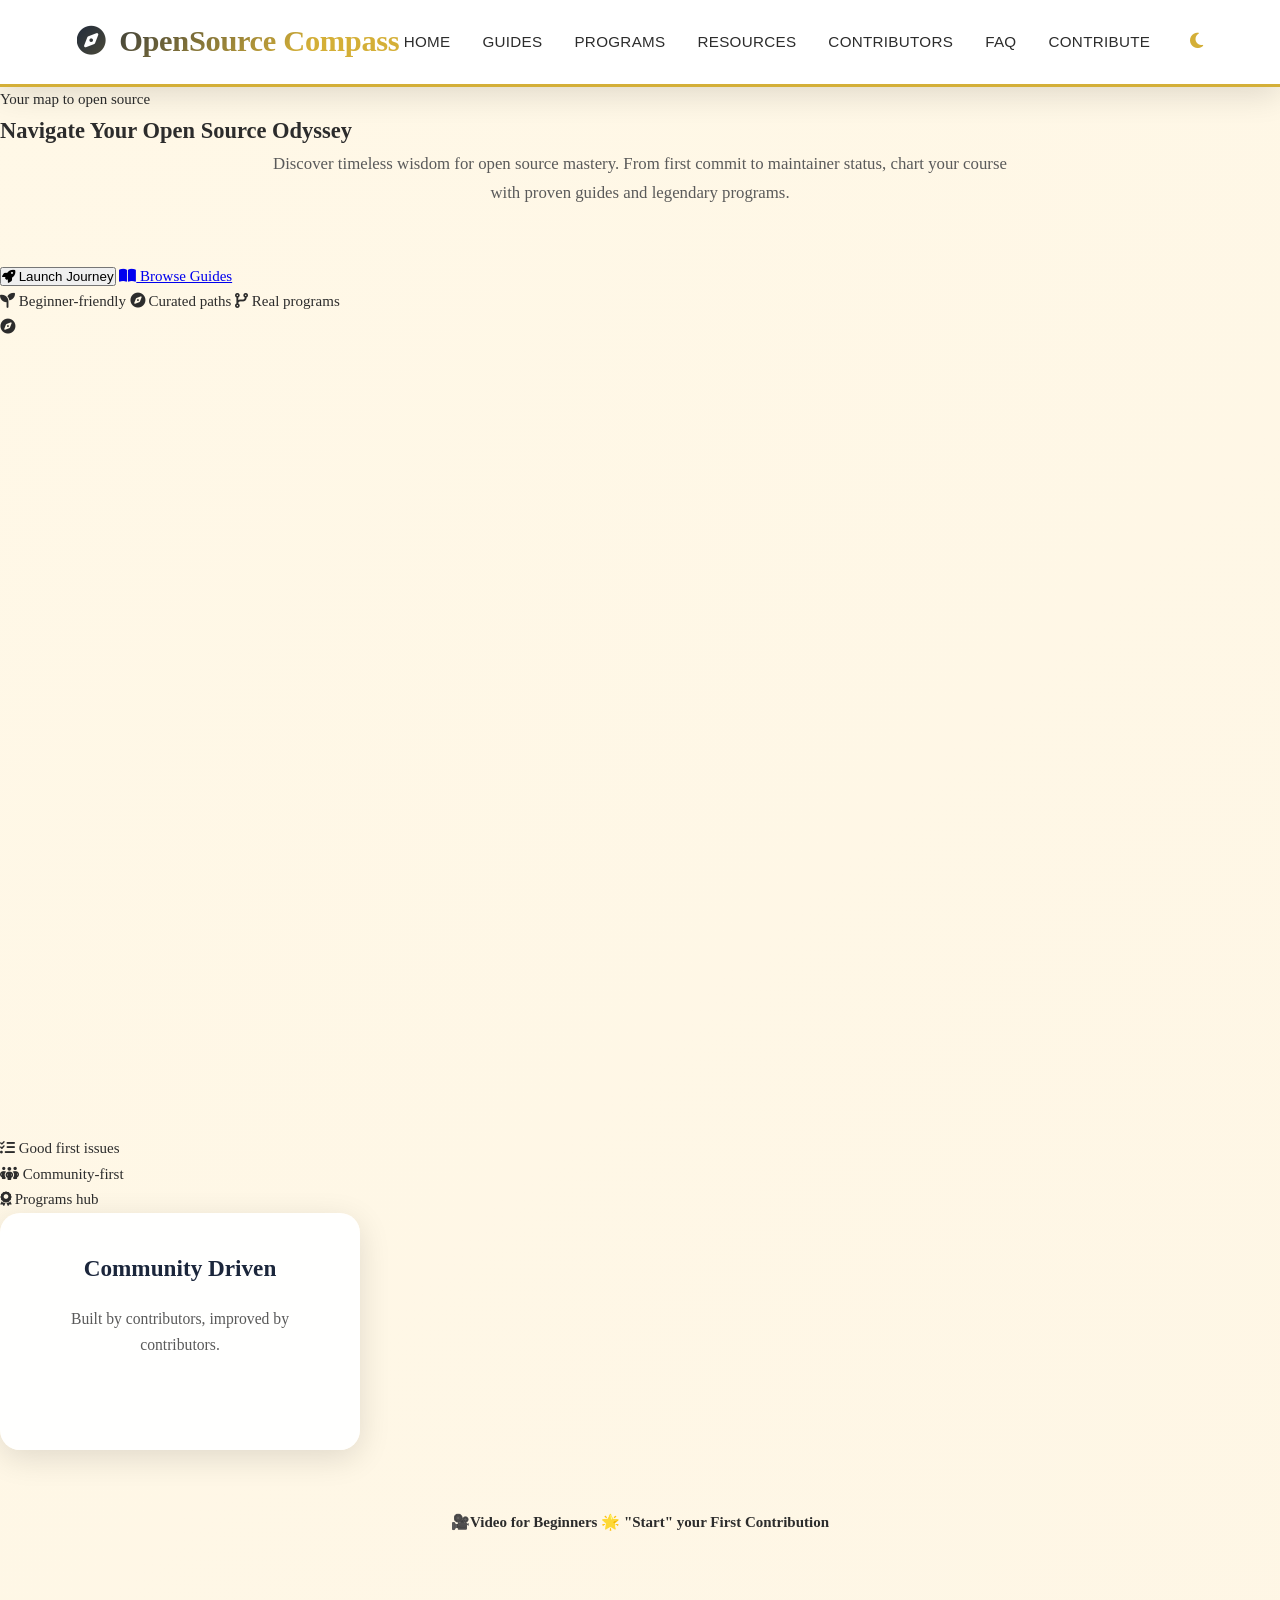
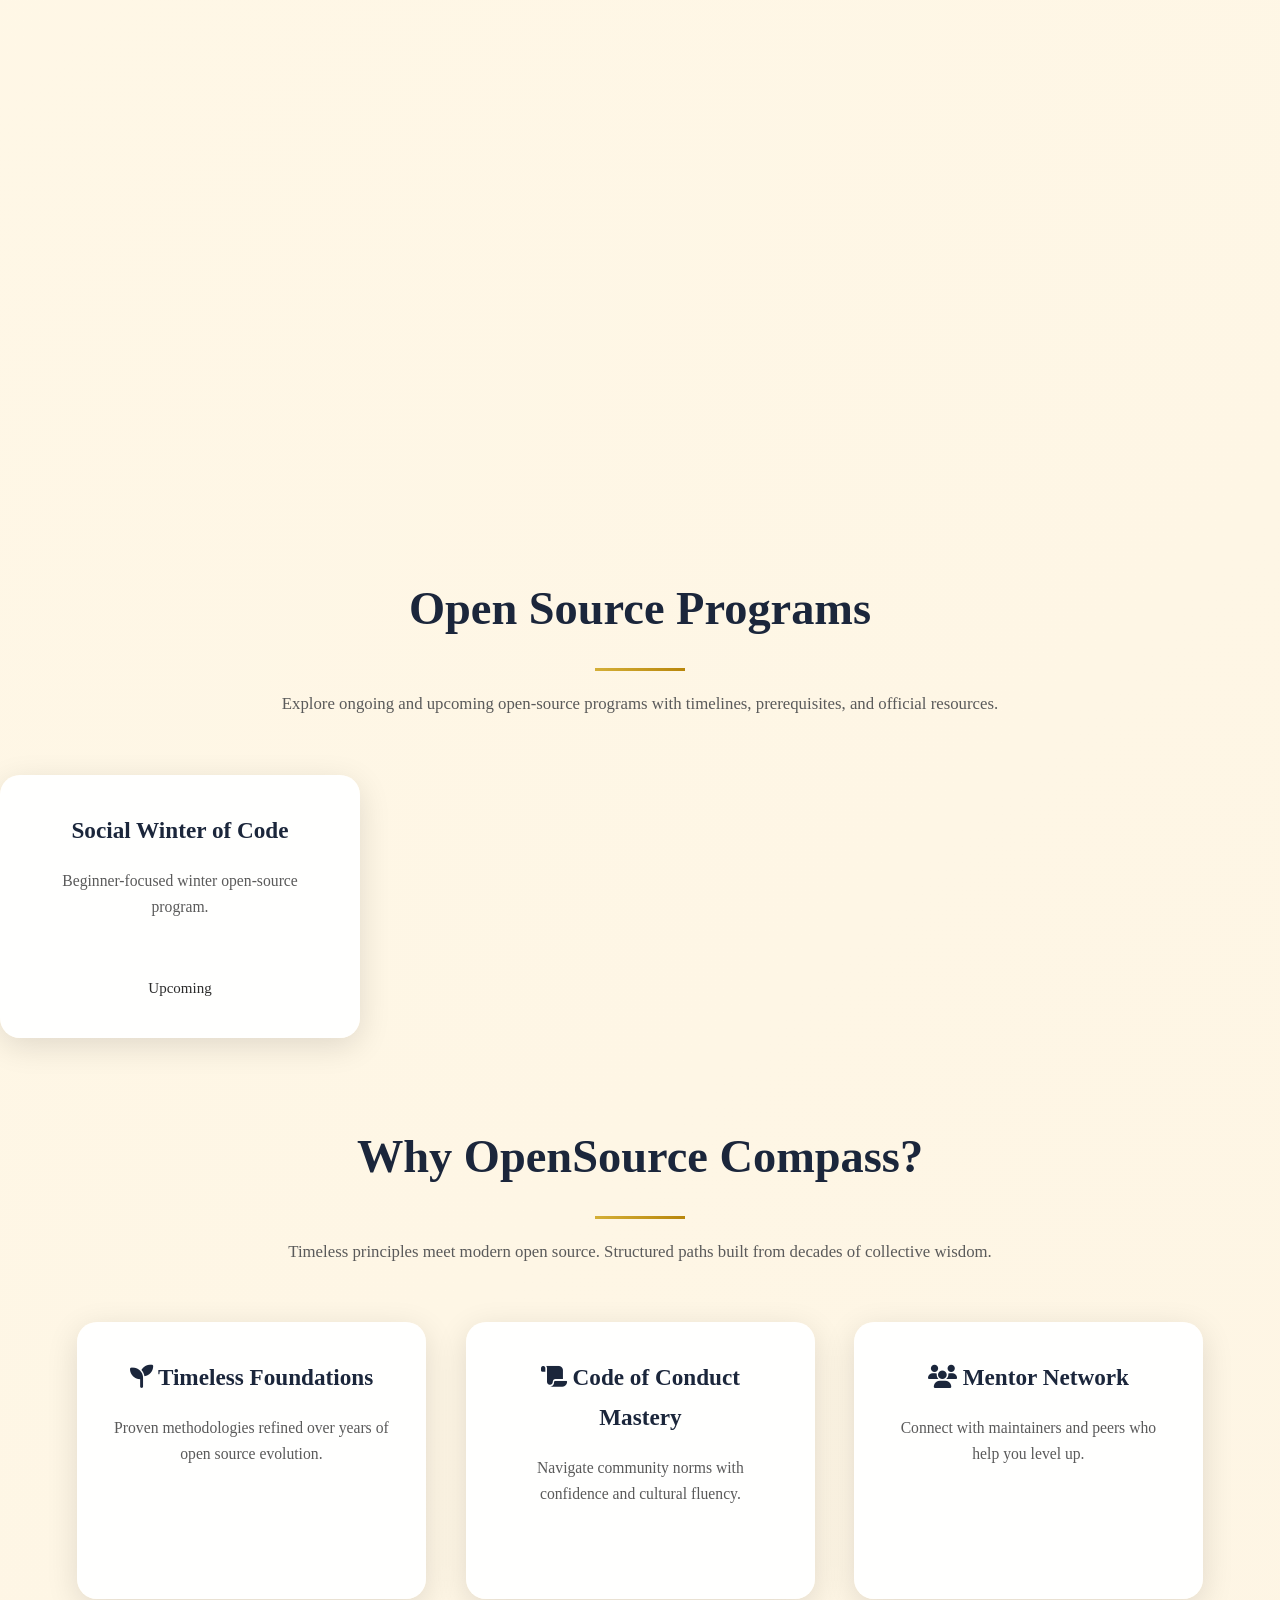
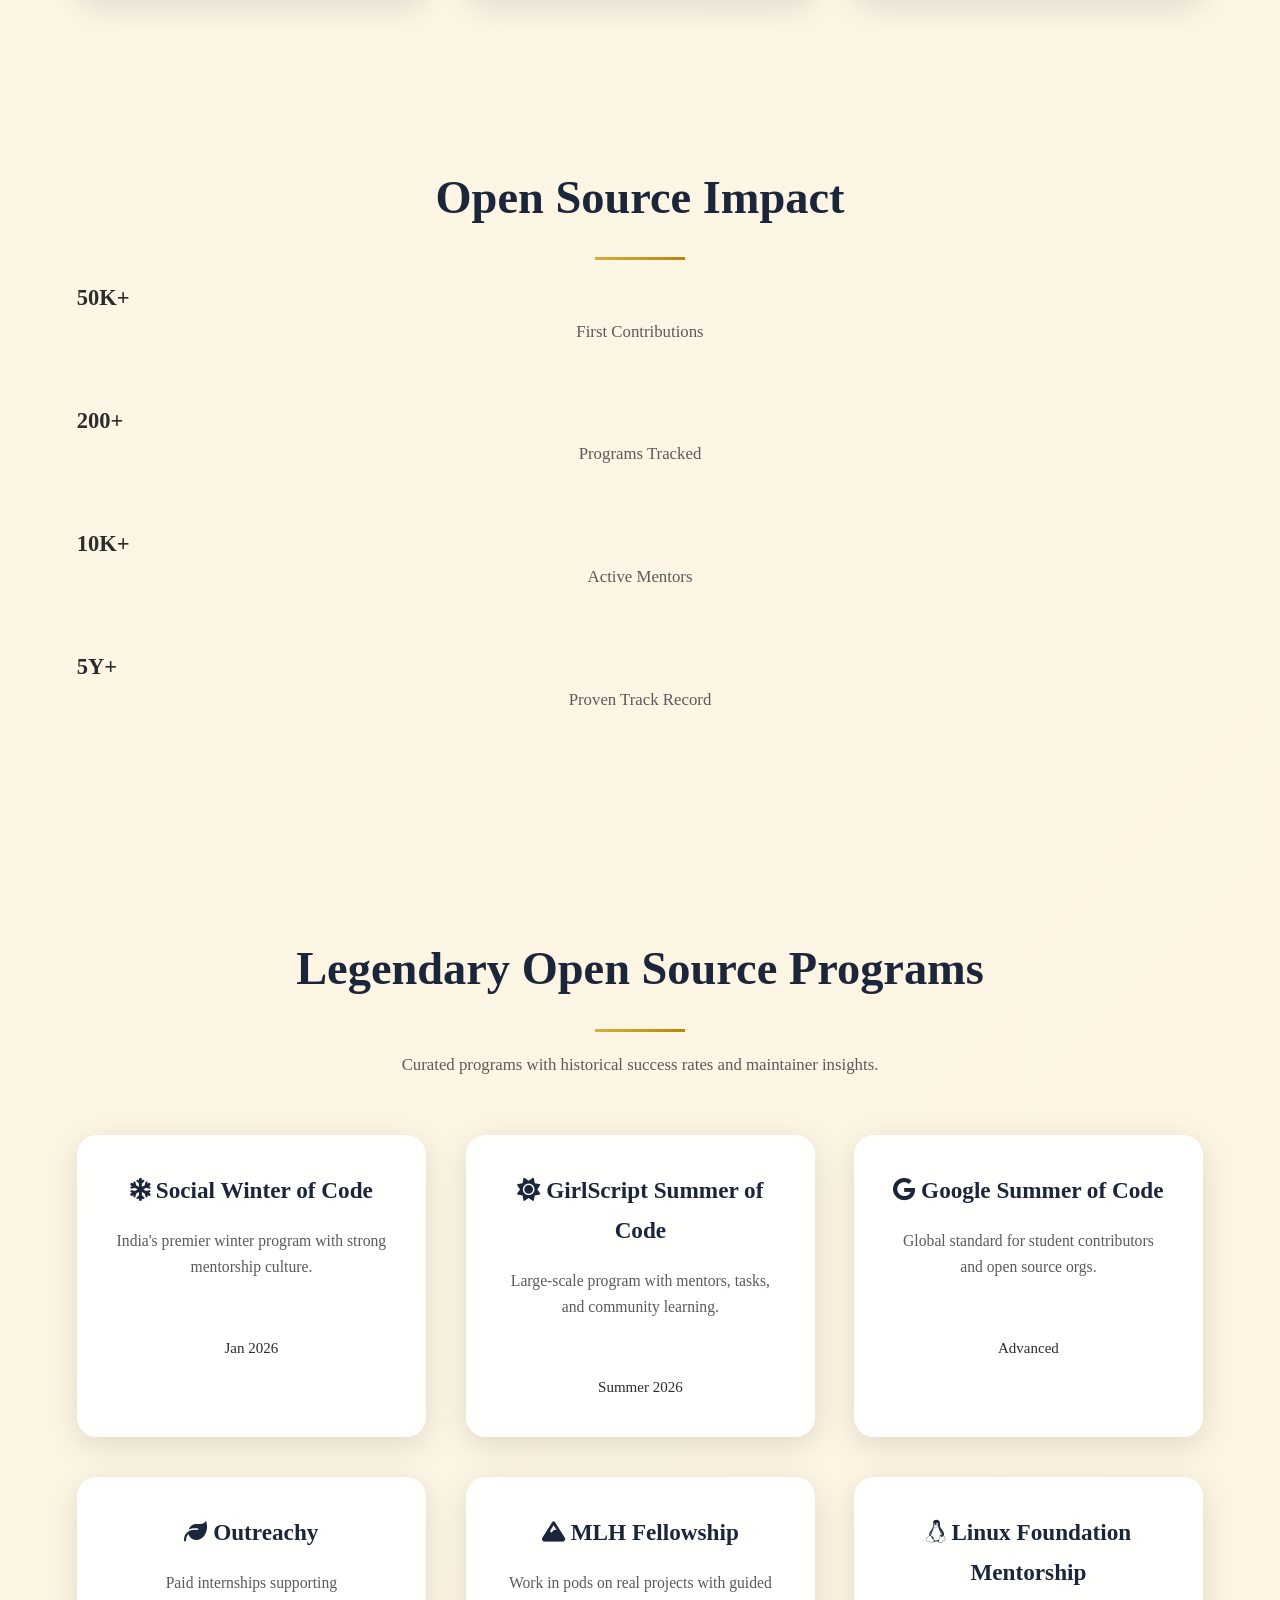
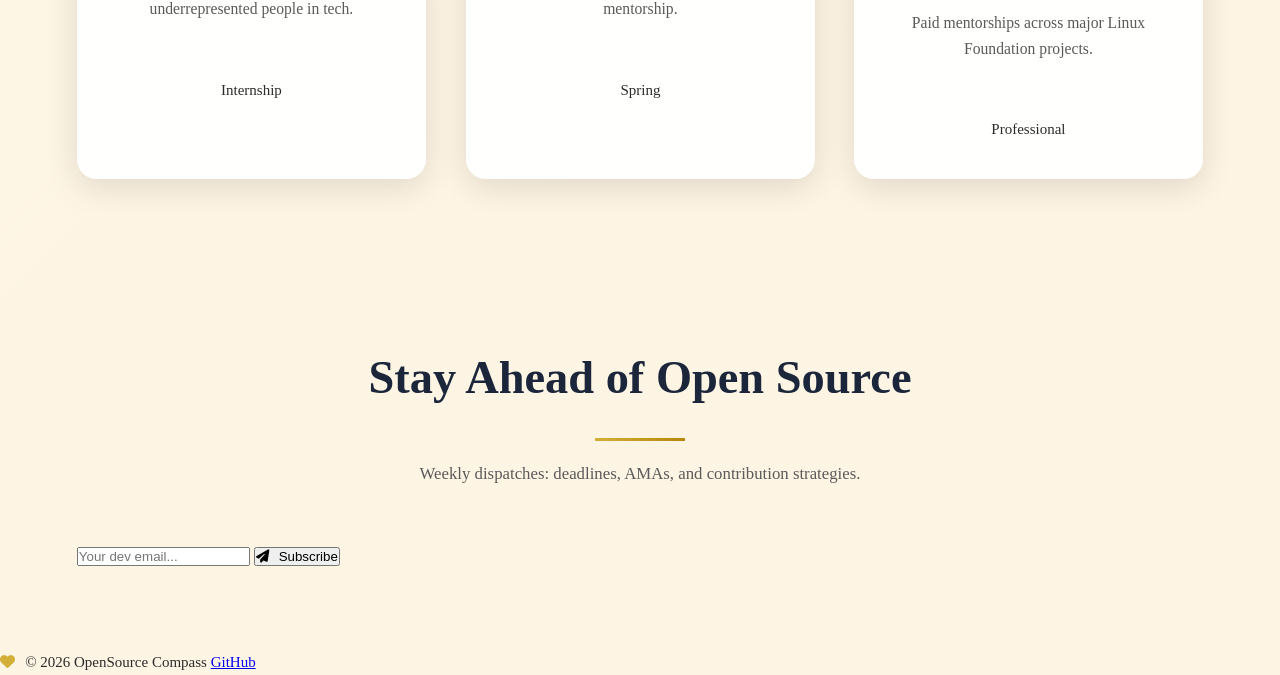
==== commit 12662341: "Merge branch 'main' into improve-empty-state-ui-396" ====
--- a/index.html
+++ b/index.html
@@ -2,1006 +2,112 @@
 <html lang="en">
   <head>
     <meta charset="UTF-8" />
-    <title>OpenSource Compass - Classic Edition</title>
-    <link rel="icon" href="frontend/library/assets/favicon.png" type="image/png" />
     <meta name="viewport" content="width=device-width, initial-scale=1.0" />
-    <link
-      href="https://fonts.googleapis.com/css2?family=Crimson+Text:wght@400;500&family=Playfair+Display:wght@600;700&family=Inter:wght@400;500&display=swap"
-      rel="stylesheet"
+    <meta property="og:title" content="OpenSource Compass" />
+    <meta property="og:description" content="OpenSource Compass is a platform that helps beginners navigate open source by providing structured guides, resources, and program information." />
+    <meta property="og:image" content="https://sayeeg-11.github.io/OpenSource-Compass/public/preview-image.png" />
+    <meta property="og:url" content="https://sayeeg-11.github.io/OpenSource-Compass" />
+    <meta property="og:type" content="website" />
+    <title>OpenSource Compass</title>
+    <meta
+      name="description"
+      content="OpenSource Compass helps you start, learn, and grow in open source with curated guides, programs, and resources."
     />
     <link
       rel="stylesheet"
       href="https://cdnjs.cloudflare.com/ajax/libs/font-awesome/6.4.0/css/all.min.css"
     />
-    <style>
-      :root {
-        --primary-gold: #d4af37;
-        --secondary-gold: #b8860b;
-        --deep-navy: #1b263b;
-        --warm-cream: #fdf4e3;
-        --light-parchment: #fff8e7;
-        --charcoal-dark: #2c2c2c;
-        --text-secondary: #5a5a5a;
-        --success-emerald: #2e8b57;
-        --shadow-main: 0 8px 32px rgba(0, 0, 0, 0.12);
-        --shadow-hover: 0 20px 40px rgba(0, 0, 0, 0.18);
-      }
-
-      * {
-        margin: 0;
-        padding: 0;
-        box-sizing: border-box;
-      }
-
-      body {
-        font-family: "Crimson Text", Georgia, serif;
-        font-size: 15px; /* Base font smaller */
-        line-height: 1.7;
-        background: linear-gradient(
-          135deg,
-          var(--light-parchment) 0%,
-          var(--warm-cream) 100%
-        );
-        color: var(--charcoal-dark);
-        overflow-x: hidden;
-      }
-
-      /* Navbar - Smaller & Balanced */
-      header {
-        background: rgba(255, 255, 255, 0.98);
-        backdrop-filter: saturate(180%) blur(20px);
-        border-bottom: 3px solid var(--primary-gold);
-        padding: 1rem 6%;
-        position: sticky;
-        top: 0;
-        z-index: 1000;
-        box-shadow: var(--shadow-main);
-      }
-
-      .navbar-container {
-        max-width: 1400px;
-        margin: 0 auto;
-        display: flex;
-        justify-content: space-between;
-        align-items: center;
-      }
-
-      header h1 {
-        font-family: "Playfair Display", serif;
-        font-size: clamp(1.6rem, 3vw, 1.9rem); /* Smaller logo */
-        font-weight: 700;
-        background: linear-gradient(
-          135deg,
-          var(--deep-navy) 0%,
-          var(--primary-gold) 70%
-        );
-        -webkit-background-clip: text;
-        background-clip: text;
-        -webkit-text-fill-color: transparent;
-        letter-spacing: -0.01em;
-      }
-
-      .nav-links {
-        display: flex;
-        align-items: center;
-        gap: 2rem;
-      }
-
-      .nav-links a {
-        text-decoration: none;
-        color: var(--charcoal-dark) !important;
-        font-family: "Inter", -apple-system, sans-serif;
-        font-weight: 500;
-        font-size: 0.95rem; /* Smaller nav links */
-        padding: 0.4rem 0;
-        position: relative;
-        transition: all 0.35s cubic-bezier(0.4, 0, 0.2, 1);
-        white-space: nowrap;
-        text-transform: uppercase;
-        letter-spacing: 0.3px;
-      }
-
-      .nav-links a::before {
-        content: "";
-        position: absolute;
-        bottom: 0;
-        left: 50%;
-        width: 0;
-        height: 2px; /* Thinner underline */
-        background: linear-gradient(
-          90deg,
-          var(--primary-gold),
-          var(--secondary-gold)
-        );
-        transition: all 0.35s cubic-bezier(0.4, 0, 0.2, 1);
-        transform: translateX(-50%);
-        border-radius: 1px;
-      }
-
-      .nav-links a:hover {
-        color: var(--deep-navy) !important;
-        transform: translateY(-1px);
-      }
-
-      .nav-links a:hover::before {
-        width: 70%;
-      }
-     .hamburger {
-  display: none;
-  flex-direction: column;
-  gap: 5px;
-  background: none;
-  border: none;
-  cursor: pointer;
-  z-index: 1100; /* 🔥 FIX */
-}
-
-
-.hamburger span {
-  width: 24px;
-  height: 2.5px;
-  background: var(--deep-navy);
-  transition: 0.3s;
-}
-
-
-      /* Hero - Smaller Typography */
-      .hero {
-        min-height: 90vh;
-        background: radial-gradient(
-            ellipse at center,
-            rgba(253, 246, 227, 0.8) 0%,
-            transparent 70%
-          ),
-          url('data:image/svg+xml,<svg xmlns="http://www.w3.org/2000/svg" viewBox="0 0 1200 700"><defs><linearGradient id="g" x1="0%" y1="0%" x2="100%" y2="100%"><stop offset="0%" stop-color="%23D4AF37" stop-opacity="0.3"/><stop offset="50%" stop-color="%23FDF6E3"/><stop offset="100%" stop-color="%23B8860B" stop-opacity="0.2"/></linearGradient></defs><rect width="1200" height="700" fill="url(%23g)"/><path d="M0 300Q300 150 600 280Q900 400 1200 280L1200 700L0 700Z" fill="%23D4AF37" opacity="0.15"/></svg>')
-            center/cover;
-        display: flex;
-        flex-direction: column;
-        justify-content: center;
-        align-items: center;
-        text-align: center;
-        padding: 3rem 6%;
-        position: relative;
-      }
-
-      .hero-content {
-        max-width: 850px;
-        width: 100%;
-      }
-
-      .hero h2 {
-        font-family: "Playfair Display", serif;
-        font-size: clamp(2.4rem, 6vw, 3.8rem); /* Smaller hero */
-        font-weight: 700;
-        background: linear-gradient(
-          135deg,
-          #ffffff 0%,
-          rgba(255, 255, 255, 0.9) 100%
-        );
-        -webkit-background-clip: text;
-        background-clip: text;
-        -webkit-text-fill-color: transparent;
-        margin-bottom: 1.5rem;
-        line-height: 1.15;
-        text-shadow: 0 6px 24px rgba(0, 0, 0, 0.25);
-      }
-
-      .hero p {
-        font-size: clamp(1rem, 2.2vw, 1.2rem); /* Smaller hero text */
-        color: #2c2c2c;
-        margin-bottom: 3rem;
-        max-width: 650px;
-        font-weight: 400;
-        line-height: 1.75;
-      }
-
-      .hero button {
-        position: relative;
-        overflow: hidden;
-        background: linear-gradient(
-          135deg,
-          var(--primary-gold) 0%,
-          var(--secondary-gold) 100%
-        );
-        color: var(--deep-navy);
-        border: none;
-        padding: 1.1rem 2.8rem;
-        font-size: 1rem;
-        font-weight: 600;
-        font-family: "Inter", sans-serif;
-        border-radius: 50px;
-        cursor: pointer;
-        letter-spacing: 0.5px;
-        text-transform: uppercase;
-        box-shadow:
-          0 8px 20px rgba(212, 175, 55, 0.25),
-          0 4px 10px rgba(0, 0, 0, 0.08);
-        transition:
-          transform 0.35s cubic-bezier(0.4, 0, 0.2, 1),
-          box-shadow 0.35s ease,
-          filter 0.35s ease;
-      }
-
-      @keyframes bounce {
-        0% { transform: translateY(0); }
-        30% { transform: translateY(-8px); }
-        50% { transform: translateY(0); }
-        70% { transform: translateY(-4px); }
-        100% { transform: translateY(0); }
-      }
-
-      .hero button:hover {
-        animation: bounce 0.6s ease;
-        transform: translateY(-3px);
-        box-shadow:
-          0 16px 40px rgba(212, 175, 55, 0.45),
-          0 8px 18px rgba(0, 0, 0, 0.12);
-        filter: brightness(1.05);
-      }
-
-      .hero button:active {
-        transform: translateY(2px) scale(0.97);
-        box-shadow:
-          0 6px 14px rgba(212, 175, 55, 0.25),
-          0 3px 6px rgba(0, 0, 0, 0.15);
-      }
-
-      .hero button::after {
-        content: "";
-        position: absolute;
-        top: -50%;
-        left: -120%;
-        width: 60%;
-        height: 200%;
-        background: linear-gradient(
-          120deg,
-          transparent,
-          rgba(255, 255, 255, 0.25),
-          rgba(255, 255, 255, 0.45),
-          rgba(255, 255, 255, 0.25),
-          transparent
-        );
-        transform: skewX(-20deg);
-        opacity: 0;
-        transition: left 0.6s ease, opacity 0.3s ease;
-      }
-
-      .hero button:hover::after {
-        left: 140%;
-        opacity: 1;
-      }
-
-
-      /* Sections - Smaller Typography */
-      section {
-        padding: 5rem 6%;
-        max-width: 1400px;
-        margin: 0 auto;
-      }
-
-      section h3 {
-        font-family: "Playfair Display", serif;
-        font-size: clamp(2.2rem, 4.5vw, 2.9rem); /* Smaller section titles */
-        font-weight: 700;
-        color: var(--deep-navy);
-        text-align: center;
-        margin-bottom: 1.2rem;
-        position: relative;
-        line-height: 1.2;
-      }
-
-      section h3::after {
-        content: "";
-        display: block;
-        width: 90px;
-        height: 3px;
-        background: linear-gradient(
-          90deg,
-          var(--primary-gold),
-          var(--secondary-gold)
-        );
-        margin: 1.2rem auto 0;
-        border-radius: 2px;
-      }
-
-      section p {
-        font-size: 1.05rem; /* Smaller section text */
-        text-align: center;
-        max-width: 750px;
-        margin: 0 auto 3.5rem;
-        color: var(--text-secondary);
-        line-height: 1.75;
-      }
-
-      /* Cards - Smaller Content */
-      .card-grid {
-        display: grid;
-        grid-template-columns: repeat(auto-fit, minmax(320px, 1fr));
-        gap: 2.5rem;
-        justify-items: center;
-      }
-
-      .card {
-        background: rgba(255, 255, 255, 0.95);
-        backdrop-filter: blur(15px);
-        padding: 2.2rem 2rem;
-        border-radius: 20px;
-        box-shadow: var(--shadow-main);
-        border: 2px solid rgba(212, 175, 55, 0.1);
-        transition: all 0.45s cubic-bezier(0.4, 0, 0.2, 1);
-        position: relative;
-        max-width: 360px;
-        width: 100%;
-        text-align: center;
-      }
-
-      .card h4 {
-        font-family: "Playfair Display", serif;
-        font-size: 1.45rem; /* Smaller card titles */
-        color: var(--deep-navy);
-        margin-bottom: 1.2rem;
-        display: flex;
-        align-items: center;
-        justify-content: center;
-        gap: 0.8rem;
-        line-height: 1.3;
-      }
-
-      .card h4 i {
-        color: var(--primary-gold);
-        font-size: 1.3rem;
-        width: 1.8rem;
-      }
-
-      .card p {
-        color: var(--text-secondary);
-        font-size: 0.98rem; /* Smaller card text */
-        line-height: 1.65;
-      }
-
-      .badge {
-        display: inline-block;
-        background: linear-gradient(135deg, var(--success-emerald), #32cd32);
-        color: white;
-        padding: 0.45rem 1.2rem;
-        border-radius: 25px;
-        font-size: 0.8rem;
-        font-weight: 600;
-        margin-top: 1.2rem;
-        box-shadow: 0 5px 15px rgba(46, 139, 87, 0.25);
-        letter-spacing: 0.3px;
-      }
-
-      /* Stats - Smaller Numbers */
-      .stats {
-        background: linear-gradient(
-          135deg,
-          var(--primary-gold) 0%,
-          var(--secondary-gold) 50%,
-          var(--primary-gold) 100%
-        );
-        color: var(--deep-navy);
-        text-align: center;
-        padding: 6rem 6%;
-      }
-
-      .stats-grid {
-        display: grid;
-        grid-template-columns: repeat(auto-fit, minmax(200px, 1fr));
-        gap: 3rem;
-        max-width: 1000px;
-        margin: 3.5rem auto 0;
-      }
-
-      .stat-item h2 {
-        font-family: "Playfair Display", serif;
-        font-size: clamp(2.5rem, 6vw, 3.5rem); /* Smaller stats */
-        font-weight: 700;
-        margin-bottom: 0.6rem;
-        line-height: 1;
-      }
-
-      .stat-item p {
-        font-size: 1rem;
-        font-weight: 500;
-        color: rgba(27, 38, 59, 0.9);
-        font-family: "Inter", sans-serif;
-        letter-spacing: 0.3px;
-      }
-
-      /* Programs Section */
-      .programs {
-        background: linear-gradient(135deg, var(--deep-navy) 0%, #2c3e50 100%);
-        color: white;
-      }
-
-      .programs .card {
-        background: rgba(255, 255, 255, 0.12);
-        color: white;
-        border: 2px solid rgba(255, 255, 255, 0.15);
-      }
-
-      .programs .card h4 {
-        color: var(--warm-cream);
-      }
-
-      .programs .card p {
-        color: rgba(255, 255, 255, 0.9);
-      }
-
-      /* Newsletter - Smaller */
-      .newsletter {
-        background: var(--deep-navy);
-        color: white;
-        text-align: center;
-        padding: 6rem 6%;
-      }
-
-      .newsletter h3 {
-        color: white;
-      }
-
-      .newsletter p {
-        color: rgba(255, 255, 255, 0.9);
-        font-size: 1.05rem;
-      }
-
-      .newsletter form {
-        max-width: 550px;
-        margin: 2.5rem auto 0;
-        display: flex;
-        gap: 1.2rem;
-        justify-content: center;
-      }
-
-      .newsletter input {
-        flex: 1;
-        max-width: 320px;
-        padding: 1rem 1.8rem;
-        border: 2px solid rgba(255, 255, 255, 0.2);
-        border-radius: 50px;
-        background: rgba(255, 255, 255, 0.1);
-        color: white;
-        font-size: 0.98rem;
-        font-family: "Inter", sans-serif;
-      }
-
-      .newsletter input::placeholder {
-        color: rgba(255, 255, 255, 0.7);
-      }
-
-      .newsletter button {
-        background: linear-gradient(
-          135deg,
-          var(--primary-gold),
-          var(--secondary-gold)
-        );
-        color: var(--deep-navy);
-        border: none;
-        padding: 1rem 2.5rem;
-        border-radius: 50px;
-        font-weight: 600;
-        font-size: 0.98rem;
-        cursor: pointer;
-        transition: all 0.3s ease;
-        font-family: "Inter", sans-serif;
-        text-transform: uppercase;
-        letter-spacing: 0.3px;
-      }
-
-      /* Footer - Smaller */
-      footer {
-        background: var(--deep-navy);
-        color: var(--warm-cream);
-        text-align: center;
-        padding: 3rem 6% 2.5rem;
-        font-size: 0.95rem;
-      }
-
-      footer a {
-        color: var(--primary-gold);
-        text-decoration: none;
-        font-weight: 500;
-      }
-
-      /* Scroll Button Smaller */
-      #scrollTopBtn {
-        position: fixed;
-        bottom: 2rem;
-        right: 2rem;
-        background: linear-gradient(
-          135deg,
-          var(--primary-gold),
-          var(--secondary-gold)
-        );
-        color: var(--deep-navy);
-        border: none;
-        border-radius: 50%;
-        width: 55px;
-        height: 55px;
-        font-size: 1.1rem;
-        cursor: pointer;
-        box-shadow: 0 10px 30px rgba(212, 175, 55, 0.35);
-        display: none;
-        transition: all 0.35s ease;
-        z-index: 999;
-      }
-
-      /* show translate button smaller */
-      #showTranslateBtn {
-        position: fixed;
-        bottom: 6rem;
-        right: 2rem;
-        background: linear-gradient(
-          135deg,
-          var(--primary-gold),
-          var(--secondary-gold)
-        );
-        color: var(--deep-navy);
-        border: none;
-        border-radius: 50%;
-        width: 55px;
-        height: 55px;
-        font-size: 1.1rem;
-        cursor: pointer;
-        box-shadow: 0 10px 30px rgba(212, 175, 55, 0.35);
-        display: none;
-        transition: all 0.35s ease;
-        z-index: 999;
-      }
-
-      /* Responsive Adjustments */
-      @media (max-width: 1024px) {
-        .nav-links {
-          gap: 1.5rem;
-        }
-      }
-
-      @media (max-width: 768px) {
-        header {
-          padding: 0.9rem 5%;
-        }
-
-        .navbar-container {
-          flex-direction: column;
-          gap: 1.2rem;
-        }
-
-        .nav-links {
-          gap: 1.2rem;
-        }
-
-        section {
-          padding: 4rem 5%;
-        }
-
-        .hero {
-          padding: 2.5rem 5%;
-          min-height: 85vh;
-        }
-      }
-      @media (max-width: 768px) {
-  .hamburger {
-    display: flex;
-  }
-
-  .navbar-container {
-    flex-direction: row;
-  }
-
-  .nav-links {
-    position: absolute;
-    top: 72px;
-    left: 0;
-    width: 100%;
-    background: rgba(255, 255, 255, 0.98);
-    flex-direction: column;
-    align-items: center;
-    gap: 1.5rem;
-    padding: 1.5rem 0;
-    display: none;
-    border-bottom: 3px solid var(--primary-gold);
-     transform: translateY(-120%);
-    transition: transform 0.35s ease;
-    z-index: 1000;
-  }
-   .nav-links.active {
-    transform: translateY(0);
-  }
-
-  .nav-links.active {
-    display: flex;
-  }
-}
-
-
-      @media (max-width: 480px) {
-        body {
-          font-size: 14.5px;
-        }
-
-        .nav-links a {
-          font-size: 0.92rem;
-        }
-      }
-
-      #google_translate_element {
-        height: 26px !important;
-        overflow: hidden !important;
-      }
-      /* make class goog-te-combo*/
-      .goog-te-combo {
-        background-image: url("https://encrypted-tbn0.gstatic.com/images?q=tbn:ANd9GcQcZ8Pe2Lye0bUzx3IqnKSmKdBABDRhdKdhuQ&s");
-        background-size: cover;
-        width: 25px !important;
-        height: 25px !important;
-        border: none !important;
-        box-shadow: none !important;
-        cursor: pointer !important;
-        padding: 0px !important;
-        background-position: center !important;
-      }
-
-      /* Hide the "Select Language" option with dropdown */
-      .goog-te-combo option[value=""] select {
-        display: none;
-      }
-    </style>
+
+    <link rel="stylesheet" href="frontend/css/style.css"/>
+    <link rel="stylesheet" href="frontend/css/home.css" />
   </head>
   <body>
-    <!-- Same HTML structure as before, no changes needed -->
-    <header>
-  <div class="navbar-container">
-    <h1>
-      <i class="fas fa-compass" style="color: var(--primary-gold); margin-right: 0.4rem"></i>
-      OpenSource Compass
-    </h1>
-
-    <button class="hamburger" id="hamburger" aria-label="Toggle navigation">
-      <span></span>
-      <span></span>
-      <span></span>
-    </button>
-
-    <div class="nav-links" id="nav-links">
-      <a href="/index.html">Home</a>
-      <a href="./frontend/pages/guides.html">Guides</a>
-      <a href="./frontend/pages/programs.html">Programs</a>
-      <a href="./frontend/pages/Resources.html">Resources</a>
-      <a href="./frontend/pages/contributors.html">Contributors</a>
-      <a href="./frontend/pages/faq.html">FAQ</a>
-      <a href="./frontend/pages/Contribute.html">Contribute</a>
-    </div>
-  </div>
-</header>
-
-
-    <section class="hero">
-      <div class="hero-content">
-        <h2>Navigate Your Open Source Odyssey</h2>
-        <p>
-          Discover timeless wisdom for open source mastery. From first commit to
-          maintainer status, chart your course with proven guides and legendary
-          programs.
-        </p>
-        <button
-          onclick="document.querySelector('#programs').scrollIntoView({behavior: 'smooth'})"
-        >
-          <i class="fas fa-rocket" style="margin-right: 0.4rem"></i>Launch
-          Journey
-        </button>
-      </div>
-    </section>
-
-    <section id="why">
-      <h3>Why OpenSource Compass?</h3>
-      <p>
-        Timeless principles meet modern open source. Structured paths built from
-        decades of collective wisdom.
-      </p>
-      <div class="card-grid">
-        <div class="card fade-in">
-          <h4><i class="fas fa-seedling"></i> Timeless Foundations</h4>
+    <div id="navbar"></div>
+
+    <section class="hero" aria-label="OpenSource Compass hero">
+      <div class="hero-inner">
+        <div class="hero-content">
+          <div class="hero-eyebrow">
+            <span class="hero-dot" aria-hidden="true"></span>
+            Your map to open source
+          </div>
+
+          <h2>Navigate Your Open Source Odyssey</h2>
           <p>
-            Proven methodologies refined over 20+ years of open source
-            evolution.
+            Discover timeless wisdom for open source mastery. From first commit to
+            maintainer status, chart your course with proven guides and legendary
+            programs.
           </p>
-        </div>
-        <div class="card fade-in">
-          <h4><i class="fas fa-scroll"></i> Code of Conduct Mastery</h4>
-          <p>Navigate community norms with confidence and cultural fluency.</p>
-        </div>
-        <div class="card fade-in">
-          <h4><i class="fas fa-users"></i> Mentor Network</h4>
-          <p>Connect with maintainers who guide thousands annually.</p>
-        </div>
-      </div>
-    </section>
-
-    <section class="stats">
-      <h3>Open Source Impact</h3>
-      <div class="stats-grid">
-        <div class="stat-item fade-in">
-          <h2>50K+</h2>
-          <p>First Contributions</p>
-        </div>
-        <div class="stat-item fade-in">
-          <h2>200+</h2>
-          <p>Programs Tracked</p>
-        </div>
-        <div class="stat-item fade-in">
-          <h2>10K+</h2>
-          <p>Active Mentors</p>
-        </div>
-        <div class="stat-item fade-in">
-          <h2>5Y+</h2>
-          <p>Proven Track Record</p>
-        </div>
-      </div>
-    </section>
-
-    <section class="programs" id="programs">
-      <h3>Legendary Open Source Programs</h3>
-      <p>
-        Curated programs with historical success rates and maintainer insights.
-      </p>
-      <div class="card-grid">
-        <div class="card fade-in">
-          <h4><i class="fas fa-snowflake"></i> Social Winter of Code</h4>
-          <p>
-            India's premier winter program. 85% acceptance for quality
-            proposals.
-          </p>
-          <span class="badge">Jan 2026</span>
-        </div>
-        <div class="card fade-in">
-          <h4><i class="fas fa-sun"></i> GirlScript Summer of Code</h4>
-          <p>3,000+ students mentored. Industry partner stipends.</p>
-          <span class="badge">Summer 2026</span>
-        </div>
-        <div class="card fade-in">
-          <h4><i class="fab fa-google"></i> Google Summer of Code</h4>
-          <p>Global standard. $3K+ stipends. 20+ years running.</p>
-          <span class="badge">Advanced</span>
-        </div>
-        <div class="card fade-in">
-          <h4><i class="fas fa-leaf"></i> Outreachy</h4>
-          <p>Underrepresented voices. Paid internships. 90% retention.</p>
-          <span class="badge">Internship</span>
-        </div>
-        <div class="card fade-in">
-          <h4><i class="fas fa-mountain"></i> MLH Season of Code</h4>
-          <p>Hackathon network. Portfolio projects. Live mentorship.</p>
-          <span class="badge">Spring 2026</span>
-        </div>
-        <div class="card fade-in">
-          <h4><i class="fas fa-globe"></i> Linux Foundation Mentorship</h4>
-          <p>Enterprise backing. Kubernetes, LF projects. Paid.</p>
-          <span class="badge">Professional</span>
-        </div>
-      </div>
-    </section>
-
-    <section class="newsletter">
-      <h3>Stay Ahead of Open Source</h3>
-      <p>
-        Weekly dispatches: program deadlines, maintainer AMAs, contribution
-        strategies.
-      </p>
-      <form>
-        <input type="email" placeholder="Your dev email..." required />
-        <button type="submit">
-          <i class="fas fa-paper-plane" style="margin-right: 0.4rem"></i
-          >Subscribe
-        </button>
-      </form>
-    </section>
-
-    <footer>
-      <p>
-        <i
-          class="fas fa-heart"
-          style="color: var(--primary-gold); margin-right: 0.4rem"
-        ></i
-        >© 2026 OpenSource Compass
-        <a
-          href="https://github.com/sayeeg-11/opensource-compass"
-          target="_blank"
-          >GitHub</a
-        >
-      </p>
-    </footer>
-
-    <button id="scrollTopBtn" title="Back to Top">
-      <i class="fas fa-chevron-up"></i>
-    </button>
-
-    <!-- scroll translate top button -->
-    <button id="showTranslateBtn" title="Translate Page">
-      <i id="google_translate_element"></i>
-    </button>
-
-    <script>
-  const hamburger = document.getElementById("hamburger");
-  const navLinks = document.getElementById("nav-links");
-  const navItems = navLinks.querySelectorAll("a");
-
-  hamburger.addEventListener("click", () => {
-    navLinks.classList.toggle("active");
-  });
-
-  // 🔥 Close menu when link is clicked
-  navItems.forEach(item => {
-    item.addEventListener("click", () => {
-      navLinks.classList.remove("active");
-    });
-  });
-
-  // 🔥 Close menu when clicking outside
-  document.addEventListener("click", (e) => {
-    if (!navLinks.contains(e.target) && !hamburger.contains(e.target)) {
-      navLinks.classList.remove("active");
-    }
-  });
-</script>
-
-
-    
-
-
-    <script>
-      // Smooth scroll animations (unchanged)
-      const observer = new IntersectionObserver(
-        (entries) => {
-          entries.forEach((entry) => {
-            if (entry.isIntersecting) {
-              entry.target.classList.add("visible");
-            }
-          });
-        },
-        { threshold: 0.15, rootMargin: "0px 0px -100px 0px" }
-      );
-
-      document
-        .querySelectorAll(".fade-in")
-        .forEach((el) => observer.observe(el));
-
-      const scrollTopBtn = document.getElementById("scrollTopBtn");
-      window.addEventListener("scroll", () => {
-        scrollTopBtn.style.display = window.scrollY > 600 ? "flex" : "none";
-        scrollTopBtn.style.alignItems = "center";
-        scrollTopBtn.style.justifyContent = "center";
-      });
-      scrollTopBtn.addEventListener("click", () =>
-        window.scrollTo({ top: 0, behavior: "smooth" })
-      );
-
-      //  show translate button
-      const showTranslateBtn = document.getElementById("showTranslateBtn");
-      window.addEventListener("scroll", () => {
-        showTranslateBtn.style.display = window.scrollY > 600 ? "flex" : "none";
-        showTranslateBtn.style.alignItems = "center";
-        showTranslateBtn.style.justifyContent = "center";
-      });
-      showTranslateBtn.addEventListener("click", () => {
-        const translateElement = document.querySelector(".goog-te-combo");
-        if (translateElement) {
-          translateElement.focus();
-          translateElement.click();
-        }
-      });
-
-      document
-        .querySelector(".newsletter form")
-        .addEventListener("submit", (e) => {
-          e.preventDefault();
-          const email = e.target.querySelector("input").value;
-          alert(`Welcome aboard, ${email.split("@")[0]}! 🌟 Check your inbox.`);
-          e.target.reset();
-        });
-
-      window.addEventListener("scroll", () => {
-        const scrolled = window.pageYOffset * 0.3;
-        document.querySelector(
-          ".hero"
-        ).style.transform = `translateY(${scrolled}px)`;
-      });
-
-      // translate function to english, deutsch, indonesian, and hindi
-      window.googleTranslateElementInit = () => {
-        if (!window.google?.translate?.TranslateElement) {
-          console.log("Google Translate not loaded yet");
-          return;
-        }
-
-        new window.google.translate.TranslateElement(
-          {
-            pageLanguage: "en",
-            includedLanguages: "en,hi,de,id",
-            autoDisplay: false,
-          },
-          "google_translate_element"
-        );
-      };
-
-      // Load Google Translate script only once
-      if (!document.getElementById("google-translate-element")) {
-        const script = document.createElement("script");
-        script.id = "google-translate-element";
-        script.src =
-          "https://translate.google.com/translate_a/element.js?cb=googleTranslateElementInit";
-        script.async = true;
-        document.body.appendChild(script);
-      }
-
-      const languages = {
-        en: { name: "English", flag: "🇬🇧" },
-        hi: { name: "Hindi (हिंदी)", flag: "🇮🇳" },
-        id: { name: "Indonesian (Bahasa Indonesia)", flag: "🇮🇩" },
-        de: { name: "German (Deutsch)", flag: "🇩🇪" },
-      };
-    </script>
-  </body>
-=======
-<head>
-    <meta charset="UTF-8">
-    <title>OpenSource Compass - Classic Edition</title>
-    <meta name="viewport" content="width=device-width, initial-scale=1.0">
-
-    <link href="https://fonts.googleapis.com/css2?family=Inter:wght@400;600;700&display=swap" rel="stylesheet">
-    <link rel="stylesheet" href="css/style.css">
-
-</head>
-
-<body>
-
-<!-- Navbar -->
-<header>
-    <h1>OpenSource Compass</h1>
-    <div class="hamburger">
-        <div></div>
-        <div></div>
-        <div></div>
-    </div>
-    <nav>
-        <div class="close-icon">X</div>
-        <a href="#">Home</a>
-        <a href="#">Guides</a>
-        <a href="#">Programs</a>
-        <a href="#">Resources</a>
-        <a href="#">Contribute</a>
-    </nav>
-</header>
-
-<!-- Hero Section -->
-<section class="hero">
-    <h2>Navigate Your Open Source Journey</h2>
-    <p>
-        OpenSource Compass helps beginners understand open source,
-        make their first meaningful contributions, and explore
-        open-source programs with confidence.
-    </p>
-    <button>Get Started</button>
-</section>
-
-<!-- Why Section -->
-<section>
-    <h3>Why OpenSource Compass?</h3>
-    <p>
-        Starting open source can be overwhelming. This platform simplifies
-        the process with structured guidance, best practices, and a
-        centralized program hub.
-    </p>
-
-    <div class="card-container">
-        <div class="card">
-            <h4>Beginner Friendly</h4>
-            <p>Clear explanations and simple steps for first-time contributors.</p>
-        </div>
-
-        <div class="card">
-            <h4>Best Practices</h4>
-            <p>Learn do’s, don’ts, and how to contribute the right way.</p>
+
+          <div class="hero-actions">
+            <button
+              class="hero-btn hero-btn-primary"
+              type="button"
+              onclick="document.querySelector('#programs').scrollIntoView({behavior: 'smooth'})"
+            >
+              <i class="fas fa-rocket" aria-hidden="true"></i>
+              Launch Journey
+            </button>
+            <a class="hero-btn hero-btn-secondary" href="frontend/pages/guides.html">
+              <i class="fas fa-book-open" aria-hidden="true"></i>
+              Browse Guides
+            </a>
+          </div>
+
+          <div class="hero-chips" aria-label="Highlights">
+            <span class="hero-chip"
+              ><i class="fas fa-seedling" aria-hidden="true"></i>
+              Beginner-friendly</span
+            >
+            <span class="hero-chip"
+              ><i class="fas fa-compass" aria-hidden="true"></i> Curated
+              paths</span
+            >
+            <span class="hero-chip"
+              ><i class="fas fa-code-branch" aria-hidden="true"></i> Real
+              programs</span
+            >
+          </div>
+        </div>
+
+        <div class="hero-visual" aria-hidden="true">
+          <div class="hero-orb">
+            <div class="hero-orb-ring"></div>
+            <div class="hero-orb-core">
+              <i class="fas fa-compass"></i>
+            </div>
+            <div class="hero-orb-needle"></div>
+          </div>
+
+          <svg
+            class="hero-route"
+            viewBox="0 0 520 320"
+            fill="none"
+            xmlns="http://www.w3.org/2000/svg"
+          >
+            <path
+              class="hero-route-path"
+              d="M30 250 C130 140, 190 290, 280 190 C350 110, 420 160, 490 70"
+            />
+            <circle class="hero-route-dot" cx="30" cy="250" r="6" />
+            <circle class="hero-route-dot" cx="280" cy="190" r="6" />
+            <circle class="hero-route-dot" cx="490" cy="70" r="6" />
+          </svg>
+
+          <div class="hero-floats">
+            <div class="hero-float hero-float-1">
+              <i class="fas fa-list-check" aria-hidden="true"></i>
+              Good first issues
+            </div>
+            <div class="hero-float hero-float-2">
+              <i class="fas fa-people-group" aria-hidden="true"></i>
+              Community-first
+            </div>
+            <div class="hero-float hero-float-3">
+              <i class="fas fa-award" aria-hidden="true"></i>
+              Programs hub
+            </div>
+          </div>
         </div>
 
         <div class="card">
@@ -1011,17 +117,18 @@
     </div>
 </section>
 <section id="opensource-video" style="padding: 60px 20px; text-align: center;">
-  <h2>How to Contribute to Open Source 🚀</h2>
-
-  <p>
-    This video was created under <strong>SWOC</strong> to help beginners
-    make their first open source contribution on GitHub.
-  </p>
-
-  <div style="max-width: 900px; margin: 30px auto; aspect-ratio: 16 / 9;">
+ 
+<b>🎥Video for Beginners 🌟 "Start" your First Contribution</b>
+ 
+
+  <div style="
+    max-width: 900px;
+    margin: 30px auto;
+    aspect-ratio: 16 / 9;
+  ">
     <iframe
-      style="width: 100%; height: 100%; border-radius: 14px;"
       src="https://www.youtube.com/embed/3dGzOWWb0Eo"
+      style="width:100%; height:100%;"
       title="Open Source Contribution for Beginners"
       frameborder="0"
       allow="accelerometer; autoplay; clipboard-write; encrypted-media; gyroscope; picture-in-picture"
@@ -1032,7 +139,6 @@
 
 <!-- Programs Section -->
 <section class="programs">
-
     <h3>Open Source Programs</h3>
     <p>
         Explore ongoing and upcoming open-source programs with timelines,
@@ -1044,689 +150,114 @@
             <h4>Social Winter of Code</h4>
             <p>Beginner-focused winter open-source program.</p>
             <span class="badge">Upcoming</span>
-        </div>
-
-        <div class="card">
-            <h4>GirlScript Summer of Code</h4>
-            <p>Large-scale open-source program for students.</p>
-            <span class="badge">Annual</span>
-        </div>
-
-        <div class="card">
-            <h4>Google Summer of Code</h4>
-            <p>Global program for advanced contributors.</p>
-            <span class="badge">Advanced</span>
-        </div>
-    </div>
-</section>
-
-<!-- Footer -->
-<footer>
-    <p>© 2025 OpenSource Compass • Built for the Open Source Community</p>
-</footer>
-
-<script>
-    const hamburger = document.querySelector('.hamburger');
-    const nav = document.querySelector('nav');
-    const closeIcon = document.querySelector('.close-icon');
-
-    hamburger.addEventListener('click', () => {
-        nav.classList.add('active');
-        hamburger.classList.add('active');
-    });
-
-    closeIcon.addEventListener('click', () => {
-        nav.classList.remove('active');
-        hamburger.classList.remove('active');
-    });
-
-    document.addEventListener('click', (e) => {
-        if (nav.classList.contains('active') && !nav.contains(e.target) && !hamburger.contains(e.target)) {
-            nav.classList.remove('active');
-            hamburger.classList.remove('active');
-        }
-    });
-</script>
-
-</body>
-</html>
-<ink href="https://fonts.googleapis.com/css2?family=Inter:wght@400;600;700&display=swap" rel="stylesheet">
-    <link rel="stylesheet" href="css/style.css">
-
-    <style>
-        :root {
-            --primary-gold: #D4AF37;
-            --secondary-gold: #B8860B;
-            --deep-navy: #1B263B;
-            --warm-cream: #FDF4E3;
-            --light-parchment: #FFF8E7;
-            --charcoal-dark: #2C2C2C;
-            --text-secondary: #5A5A5A;
-            --success-emerald: #2E8B57;
-            --shadow-main: 0 8px 32px rgba(0,0,0,0.12);
-            --shadow-hover: 0 20px 40px rgba(0,0,0,0.18);
-        }
-
-        * {
-            margin: 0;
-            padding: 0;
-            box-sizing: border-box;
-        }
-
-        body {
-            font-family: 'Crimson Text', Georgia, serif;
-            font-size: 15px; /* Base font smaller */
-            line-height: 1.7;
-            background: linear-gradient(135deg, var(--light-parchment) 0%, var(--warm-cream) 100%);
-            color: var(--charcoal-dark);
-            overflow-x: hidden;
-        }
-
-        /* Navbar - Smaller & Balanced */
-        header {
-            background: rgba(255, 255, 255, 0.98);
-            backdrop-filter: saturate(180%) blur(20px);
-            border-bottom: 3px solid var(--primary-gold);
-            padding: 1rem 6%;
-            position: sticky;
-            top: 0;
-            z-index: 1000;
-            box-shadow: var(--shadow-main);
-        }
-
-        .navbar-container {
-            max-width: 1400px;
-            margin: 0 auto;
-            display: flex;
-            justify-content: space-between;
-            align-items: center;
-        }
-
-        header h1 {
-            font-family: 'Playfair Display', serif;
-            font-size: clamp(1.6rem, 3vw, 1.9rem); /* Smaller logo */
-            font-weight: 700;
-            background: linear-gradient(135deg, var(--deep-navy) 0%, var(--primary-gold) 70%);
-            -webkit-background-clip: text;
-            background-clip: text;
-            -webkit-text-fill-color: transparent;
-            letter-spacing: -0.01em;
-        }
-
-        .nav-links {
-            display: flex;
-            align-items: center;
-            gap: 2rem;
-        }
-
-        .nav-links a {
-            text-decoration: none;
-            color: var(--charcoal-dark) !important;
-            font-family: 'Inter', -apple-system, sans-serif;
-            font-weight: 500;
-            font-size: 0.95rem; /* Smaller nav links */
-            padding: 0.4rem 0;
-            position: relative;
-            transition: all 0.35s cubic-bezier(0.4, 0, 0.2, 1);
-            white-space: nowrap;
-            text-transform: uppercase;
-            letter-spacing: 0.3px;
-        }
-
-        .nav-links a::before {
-            content: '';
-            position: absolute;
-            bottom: 0;
-            left: 50%;
-            width: 0;
-            height: 2px; /* Thinner underline */
-            background: linear-gradient(90deg, var(--primary-gold), var(--secondary-gold));
-            transition: all 0.35s cubic-bezier(0.4, 0, 0.2, 1);
-            transform: translateX(-50%);
-            border-radius: 1px;
-        }
-
-        .nav-links a:hover {
-            color: var(--deep-navy) !important;
-            transform: translateY(-1px);
-        }
-
-        .nav-links a:hover::before {
-            width: 70%;
-        }
-
-        /* Hero - Smaller Typography */
-        .hero {
-            min-height: 90vh;
-            background: 
-                radial-gradient(ellipse at center, rgba(253,246,227,0.8) 0%, transparent 70%),
-                url('data:image/svg+xml,<svg xmlns="http://www.w3.org/2000/svg" viewBox="0 0 1200 700"><defs><linearGradient id="g" x1="0%" y1="0%" x2="100%" y2="100%"><stop offset="0%" stop-color="%23D4AF37" stop-opacity="0.3"/><stop offset="50%" stop-color="%23FDF6E3"/><stop offset="100%" stop-color="%23B8860B" stop-opacity="0.2"/></linearGradient></defs><rect width="1200" height="700" fill="url(%23g)"/><path d="M0 300Q300 150 600 280Q900 400 1200 280L1200 700L0 700Z" fill="%23D4AF37" opacity="0.15"/></svg>') center/cover;
-            display: flex;
-            flex-direction: column;
-            justify-content: center;
-            align-items: center;
-            text-align: center;
-            padding: 3rem 6%;
-            position: relative;
-        }
-
-        .hero-content {
-            max-width: 850px;
-            width: 100%;
-        }
-
-        .hero h2 {
-            font-family: 'Playfair Display', serif;
-            font-size: clamp(2.4rem, 6vw, 3.8rem); /* Smaller hero */
-            font-weight: 700;
-            background: linear-gradient(135deg, #3E2A14 0%, #6B4A2D 100%);
-            -webkit-background-clip: text;
-            background-clip: text;
-            -webkit-text-fill-color: transparent;
-            margin-bottom: 1.5rem;
-            line-height: 1.15;
-            text-shadow: 0 6px 24px rgba(0,0,0,0.25);
-        }
-
-        .hero p {
-            font-size: clamp(1rem, 2.2vw, 1.2rem); /* Smaller hero text */
-            color: #2C2C2C;
-            margin-bottom: 3rem;
-            max-width: 650px;
-            font-weight: 400;
-            line-height: 1.75;
-        }
-
-        .hero button {
-            background: linear-gradient(135deg, var(--primary-gold) 0%, var(--secondary-gold) 100%);
-            color: var(--deep-navy);
-            border: none;
-            padding: 1.1rem 2.8rem;
-            font-size: 1rem; /* Smaller button */
-            font-weight: 600;
-            font-family: 'Inter', sans-serif;
-            border-radius: 50px;
-            cursor: pointer;
-            box-shadow: 0 10px 35px rgba(212,175,55,0.35);
-            transition: all 0.4s cubic-bezier(0.4, 0, 0.2, 1);
-            letter-spacing: 0.5px;
-            text-transform: uppercase;
-        }
-
-        /* Sections - Smaller Typography */
-        section {
-            padding: 5rem 6%;
-            max-width: 1400px;
-            margin: 0 auto;
-        }
-
-        section h3 {
-            font-family: 'Playfair Display', serif;
-            font-size: clamp(2.2rem, 4.5vw, 2.9rem); /* Smaller section titles */
-            font-weight: 700;
-            color:#7A6A58
-;
-            text-align: center;
-            margin-bottom: 1.2rem;
-            position: relative;
-            line-height: 1.2;
-        }
-
-        section h3::after {
-            content: '';
-            display: block;
-            width: 90px;
-            height: 3px;
-            background: linear-gradient(90deg, var(--primary-gold), var(--secondary-gold));
-            margin: 1.2rem auto 0;
-            border-radius: 2px;
-        }
-
-        section p {
-            font-size: 1.05rem; /* Smaller section text */
-            text-align: center;
-            max-width: 750px;
-            margin: 0 auto 3.5rem;
-            color: var(--text-secondary);
-            line-height: 1.75;
-        }
-
-        /* Cards - Smaller Content */
-        .card-grid {
-            display: grid;
-            grid-template-columns: repeat(auto-fit, minmax(320px, 1fr));
-            gap: 2.5rem;
-            justify-items: center;
-        }
-
-        .card {
-            background: rgba(255, 255, 255, 0.95);
-            backdrop-filter: blur(15px);
-            padding: 2.2rem 2rem;
-            border-radius: 20px;
-            box-shadow: var(--shadow-main);
-            border: 2px solid rgba(212,175,55,0.1);
-            transition: all 0.45s cubic-bezier(0.4, 0, 0.2, 1);
-            position: relative;
-            max-width: 360px;
-            width: 100%;
-            text-align: center;
-        }
-
-        .card h4 {
-            font-family: 'Playfair Display', serif;
-            font-size: 1.45rem; /* Smaller card titles */
-            color: var(--deep-navy);
-            margin-bottom: 1.2rem;
-            display: flex;
-            align-items: center;
-            justify-content: center;
-            gap: 0.8rem;
-            line-height: 1.3;
-        }
-
-        .card h4 i {
-            color: var(--primary-gold);
-            font-size: 1.3rem;
-            width: 1.8rem;
-        }
-
-        .card p {
-            color: var(--text-secondary);
-            font-size: 0.98rem; /* Smaller card text */
-            line-height: 1.65;
-        }
-
-        .badge {
-            display: inline-block;
-            background: linear-gradient(135deg, var(--success-emerald), #32CD32);
-            color: white;
-            padding: 0.45rem 1.2rem;
-            border-radius: 25px;
-            font-size: 0.8rem;
-            font-weight: 600;
-            margin-top: 1.2rem;
-            box-shadow: 0 5px 15px rgba(46,139,87,0.25);
-            letter-spacing: 0.3px;
-        }
-
-        /* Stats - Smaller Numbers */
-        .stats {
-            background: linear-gradient(135deg, var(--primary-gold) 0%, var(--secondary-gold) 50%, var(--primary-gold) 100%);
-            color: var(--deep-navy);
-            text-align: center;
-            padding: 6rem 6%;
-        }
-
-        .stats-grid {
-            display: grid;
-            grid-template-columns: repeat(auto-fit, minmax(200px, 1fr));
-            gap: 3rem;
-            max-width: 1000px;
-            margin: 3.5rem auto 0;
-        }
-
-        .stat-item h2 {
-            font-family: 'Playfair Display', serif;
-            font-size: clamp(2.5rem, 6vw, 3.5rem); /* Smaller stats */
-            font-weight: 700;
-            margin-bottom: 0.6rem;
-            line-height: 1;
-        }
-
-        .stat-item p {
-            font-size: 1rem;
-            font-weight: 500;
-            color: rgba(27,38,59,0.9);
-            font-family: 'Inter', sans-serif;
-            letter-spacing: 0.3px;
-        }
-
-        /* Programs Section */
-        .programs {
-            background: linear-gradient(135deg, var(--deep-navy) 0%, #2C3E50 100%);
-            color: white;
-        }
-
-        .programs .card {
-            background: rgba(255,255,255,0.12);
-            color: white;
-            border: 2px solid rgba(255,255,255,0.15);
-        }
-
-        .programs .card h4 {
-            color: var(--warm-cream);
-        }
-
-        .programs .card p {
-            color: rgba(255,255,255,0.9);
-        }
-
-        /* Newsletter - Smaller */
-        .newsletter {
-            background: var(--deep-navy);
-            color: white;
-            text-align: center;
-            padding: 6rem 6%;
-        }
-
-        .newsletter h3 {
-            color: white;
-        }
-
-        .newsletter p {
-            color: rgba(255,255,255,0.9);
-            font-size: 1.05rem;
-        }
-
-        .newsletter form {
-            max-width: 550px;
-            margin: 2.5rem auto 0;
-            display: flex;
-            gap: 1.2rem;
-            justify-content: center;
-        }
-
-        .newsletter input {
-            flex: 1;
-            max-width: 320px;
-            padding: 1rem 1.8rem;
-            border: 2px solid rgba(255,255,255,0.2);
-            border-radius: 50px;
-            background: rgba(255,255,255,0.1);
-            color: white;
-            font-size: 0.98rem;
-            font-family: 'Inter', sans-serif;
-        }
-
-        .newsletter input::placeholder {
-            color: rgba(255,255,255,0.7);
-        }
-
-        .newsletter button {
-            background: linear-gradient(135deg, var(--primary-gold), var(--secondary-gold));
-            color: var(--deep-navy);
-            border: none;
-            padding: 1rem 2.5rem;
-            border-radius: 50px;
-            font-weight: 600;
-            font-size: 0.98rem;
-            cursor: pointer;
-            transition: all 0.3s ease;
-            font-family: 'Inter', sans-serif;
-            text-transform: uppercase;
-            letter-spacing: 0.3px;
-        }
-
-        /* Footer - Smaller */
-        footer {
-            background: var(--deep-navy);
-            color: var(--warm-cream);
-            text-align: center;
-            padding: 3rem 6% 2.5rem;
-            font-size: 0.95rem;
-        }
-
-        footer a {
-            color: var(--primary-gold);
-            text-decoration: none;
-            font-weight: 500;
-        }
-
-        /* Scroll Button Smaller */
-        #scrollTopBtn {
-            position: fixed;
-            bottom: 2rem;
-            right: 2rem;
-            background: linear-gradient(135deg, var(--primary-gold), var(--secondary-gold));
-            color: var(--deep-navy);
-            border: none;
-            border-radius: 50%;
-            width: 55px;
-            height: 55px;
-            font-size: 1.1rem;
-            cursor: pointer;
-            box-shadow: 0 10px 30px rgba(212,175,55,0.35);
-            display: none;
-            transition: all 0.35s ease;
-            z-index: 999;
-        }
-
-        /* Responsive Adjustments */
-        @media (max-width: 1024px) {
-            .nav-links {
-                gap: 1.5rem;
-            }
-        }
-
-        @media (max-width: 768px) {
-            header {
-                padding: 0.9rem 5%;
-            }
-
-.footer-container {
-    display: grid;
-    grid-template-columns: repeat(auto-fit, minmax(220px, 1fr));
-    gap: 32px;
-    margin-bottom: 24px;
-}
-
-.footer-section h3,
-.footer-section h4 {
-    margin-bottom: 12px;
-    font-size: 18px;
-    color: var(--white);
-}
-
-.footer-section p {
-    font-size: 14px;
-    opacity: 0.9;
-    max-width: 280px;
-}
-
-.footer-section ul {
-    list-style: none;
-    padding: 0;
-}
-
-.footer-section ul li {
-    margin-bottom: 8px;
-}
-
-.footer-section ul li a {
-    color: var(--white);
-    text-decoration: none;
-    font-size: 14px;
-    opacity: 0.9;
-}
-
-.footer-section ul li a:hover {
-    text-decoration: underline;
-    opacity: 1;
-}
-
-.footer-bottom {
-    border-top: 1px solid rgba(255,255,255,0.2);
-    padding-top: 16px;
-    text-align: center;
-    font-size: 13px;
-    opacity: 0.85;
-}
-
-/* ---------- Footer Responsive ---------- */
-@media (max-width: 600px) {
-    .footer {
-        padding: 40px 6% 20px;
-    }
-
-    .footer-section p {
-        max-width: 100%;
-    }
-}
-
-        @media (max-width: 480px) {
-            body {
-                font-size: 14.5px;
-            }
-            
-            .nav-links a {
-                font-size: 0.92rem;
-            }
-        }
-
-     /* ===============================
-   PROGRAMS CARD HOVER (GSSoC, SWoC etc.)
-   =============================== */
-
-.programs .card {
-  transition: 
-    transform 0.45s cubic-bezier(0.4, 0, 0.2, 1),
-    box-shadow 0.45s ease;
-  will-change: transform;
-}
-
-.programs .card:hover {
-  transform: scale(1.06) translateY(-10px);
-  box-shadow: 0 25px 55px rgba(0, 0, 0, 0.45);
-}
-
-/* ===============================
-   BADGE (Jan 2026) – EXTRA GLOW
-   =============================== */
-
-.programs .badge {
-  transition:
-    transform 0.35s cubic-bezier(0.4, 0, 0.2, 1),
-    box-shadow 0.35s ease,
-    filter 0.35s ease;
-  cursor: pointer;
-}
-
-.programs .badge:hover {
-  transform: scale(1.3) translateY(-6px);
-  box-shadow:
-    0 0 15px rgba(212, 175, 55, 0.8),
-    0 0 30px rgba(212, 175, 55, 0.6),
-    0 0 45px rgba(212, 175, 55, 0.4);
-  filter: brightness(1.2);
-}
-   
-    </style>
-</head>
-<body>
-    <!-- Same HTML structure as before, no changes needed -->
-
-
-    <section class="hero">
-        <div class="hero-content">
-            <h2>Navigate Your Open Source Odyssey</h2>
-            <p>Discover timeless wisdom for open source mastery. From first commit to maintainer status, chart your course with proven guides and legendary programs.</p>
-            <button onclick="document.querySelector('#programs').scrollIntoView({behavior: 'smooth'})">
-                <i class="fas fa-rocket" style="margin-right: 0.4rem;"></i>Launch Journey
-            </button>
-        </div>
+      </div>
     </section>
 
-    <section id="why">
+    <main>
+      <section id="why">
         <h3>Why OpenSource Compass?</h3>
-        <p>Timeless principles meet modern open source. Structured paths built from decades of collective wisdom.</p>
+        <p>
+          Timeless principles meet modern open source. Structured paths built from
+          decades of collective wisdom.
+        </p>
+
         <div class="card-grid">
-            <div class="card fade-in">
-                <h4><i class="fas fa-seedling"></i> Timeless Foundations</h4>
-                <p>Proven methodologies refined over 20+ years of open source evolution.</p>
-            </div>
-            <div class="card fade-in">
-                <h4><i class="fas fa-scroll"></i> Code of Conduct Mastery</h4>
-                <p>Navigate community norms with confidence and cultural fluency.</p>
-            </div>
-            <div class="card fade-in">
-                <h4><i class="fas fa-users"></i> Mentor Network</h4>
-                <p>Connect with maintainers who guide thousands annually.</p>
-            </div>
-        </div>
-    </section>
-
-    <section class="stats">
+          <div class="card fade-in">
+            <h4><i class="fas fa-seedling"></i> Timeless Foundations</h4>
+            <p>Proven methodologies refined over years of open source evolution.</p>
+          </div>
+          <div class="card fade-in">
+            <h4><i class="fas fa-scroll"></i> Code of Conduct Mastery</h4>
+            <p>Navigate community norms with confidence and cultural fluency.</p>
+          </div>
+          <div class="card fade-in">
+            <h4><i class="fas fa-users"></i> Mentor Network</h4>
+            <p>Connect with maintainers and peers who help you level up.</p>
+          </div>
+        </div>
+      </section>
+
+      <section class="stats">
         <h3>Open Source Impact</h3>
         <div class="stats-grid">
-            <div class="stat-item fade-in">
-                <h2>50K+</h2>
-                <p>First Contributions</p>
-            </div>
-            <div class="stat-item fade-in">
-                <h2>200+</h2>
-                <p>Programs Tracked</p>
-            </div>
-            <div class="stat-item fade-in">
-                <h2>10K+</h2>
-                <p>Active Mentors</p>
-            </div>
-            <div class="stat-item fade-in">
-                <h2>5Y+</h2>
-                <p>Proven Track Record</p>
-            </div>
-        </div>
-    </section>
-
-    <section class="programs" id="programs">
+          <div class="stat-item fade-in">
+            <h2>50K+</h2>
+            <p>First Contributions</p>
+          </div>
+          <div class="stat-item fade-in">
+            <h2>200+</h2>
+            <p>Programs Tracked</p>
+          </div>
+          <div class="stat-item fade-in">
+            <h2>10K+</h2>
+            <p>Active Mentors</p>
+          </div>
+          <div class="stat-item fade-in">
+            <h2>5Y+</h2>
+            <p>Proven Track Record</p>
+          </div>
+        </div>
+      </section>
+
+      <section class="programs" id="programs">
         <h3>Legendary Open Source Programs</h3>
         <p>Curated programs with historical success rates and maintainer insights.</p>
+
         <div class="card-grid">
-            <div class="card fade-in"><h4><i class="fas fa-snowflake"></i> Social Winter of Code</h4><p>India's premier winter program. 85% acceptance for quality proposals.</p><span class="badge">Jan 2026</span></div>
-            <div class="card fade-in"><h4><i class="fas fa-sun"></i> GirlScript Summer of Code</h4><p>3,000+ students mentored. Industry partner stipends.</p><span class="badge">Summer 2026</span></div>
-            <div class="card fade-in"><h4><i class="fab fa-google"></i> Google Summer of Code</h4><p>Global standard. $3K+ stipends. 20+ years running.</p><span class="badge">Advanced</span></div>
-            <div class="card fade-in"><h4><i class="fas fa-leaf"></i> Outreachy</h4><p>Underrepresented voices. Paid internships. 90% retention.</p><span class="badge">Internship</span></div>
-            <div class="card fade-in"><h4><i class="fas fa-mountain"></i> MLH Season of Code</h4><p>Hackathon network. Portfolio projects. Live mentorship.</p><span class="badge">Spring 2026</span></div>
-            <div class="card fade-in"><h4><i class="fas fa-globe"></i> Linux Foundation Mentorship</h4><p>Enterprise backing. Kubernetes, LF projects. Paid.</p><span class="badge">Professional</span></div>
-        </div>
-    </section>
-
-    <section class="newsletter">
+          <div class="card fade-in">
+            <h4><i class="fas fa-snowflake"></i> Social Winter of Code</h4>
+            <p>India's premier winter program with strong mentorship culture.</p>
+            <span class="badge">Jan 2026</span>
+          </div>
+          <div class="card fade-in">
+            <h4><i class="fas fa-sun"></i> GirlScript Summer of Code</h4>
+            <p>Large-scale program with mentors, tasks, and community learning.</p>
+            <span class="badge">Summer 2026</span>
+          </div>
+          <div class="card fade-in">
+            <h4><i class="fab fa-google"></i> Google Summer of Code</h4>
+            <p>Global standard for student contributors and open source orgs.</p>
+            <span class="badge">Advanced</span>
+          </div>
+          <div class="card fade-in">
+            <h4><i class="fas fa-leaf"></i> Outreachy</h4>
+            <p>Paid internships supporting underrepresented people in tech.</p>
+            <span class="badge">Internship</span>
+          </div>
+          <div class="card fade-in">
+            <h4><i class="fas fa-mountain"></i> MLH Fellowship</h4>
+            <p>Work in pods on real projects with guided mentorship.</p>
+            <span class="badge">Spring</span>
+          </div>
+          <div class="card fade-in">
+            <h4><i class="fab fa-linux"></i> Linux Foundation Mentorship</h4>
+            <p>Paid mentorships across major Linux Foundation projects.</p>
+            <span class="badge">Professional</span>
+          </div>
+        </div>
+      </section>
+
+      <section class="newsletter">
         <h3>Stay Ahead of Open Source</h3>
-        <p>Weekly dispatches: program deadlines, maintainer AMAs, contribution strategies.</p>
+        <p>Weekly dispatches: deadlines, AMAs, and contribution strategies.</p>
         <form>
-            <input type="email" placeholder="Your dev email..." required>
-            <button type="submit"><i class="fas fa-paper-plane" style="margin-right: 0.4rem;"></i>Subscribe</button>
+          <input type="email" placeholder="Your dev email..." required />
+          <button type="submit">
+            <i class="fas fa-paper-plane" style="margin-right: 0.4rem"></i>
+            Subscribe
+          </button>
         </form>
-    </section>
+      </section>
+    </main>
 
     <div id="footer"></div>
 
-    <button id="scrollTopBtn" title="Back to Top"><i class="fas fa-chevron-up"></i></button>
-
-    <script>
-        // Smooth scroll animations (unchanged)
-        const observer = new IntersectionObserver((entries) => {
-            entries.forEach(entry => {
-                if (entry.isIntersecting) {
-                    entry.target.classList.add('visible');
-                }
-            });
-        }, { threshold: 0.15, rootMargin: '0px 0px -100px 0px' });
-
-        document.querySelectorAll('.fade-in').forEach(el => observer.observe(el));
-
-        const scrollTopBtn = document.getElementById('scrollTopBtn');
-        window.addEventListener('scroll', () => {
-            scrollTopBtn.style.display = window.scrollY > 600 ? 'flex' : 'none';
-            scrollTopBtn.style.alignItems = 'center';
-            scrollTopBtn.style.justifyContent = 'center';
-        });
-        scrollTopBtn.addEventListener('click', () => window.scrollTo({ top: 0, behavior: 'smooth' }));
-
-        document.querySelector('.newsletter form').addEventListener('submit', e => {
-            e.preventDefault();
-            const email = e.target.querySelector('input').value;
-            alert(`Welcome aboard, ${email.split('@')[0]}! 🌟 Check your inbox.`);
-            e.target.reset();
-        });
-
-        window.addEventListener('scroll', () => {
-            const scrolled = window.pageYOffset * 0.3;
-            document.querySelector('.hero').style.transform = `translateY(${scrolled}px)`;
-        });
-    </script>
-    <script src="/frontend/js/components.js"></script>
-    <script src="/frontend/js/theme.js"></script>
-</body>
+    <button id="scrollTopBtn" title="Back to Top" aria-label="Back to Top">
+      <i class="fas fa-chevron-up"></i>
+    </button>
+
+    <script src="frontend/js/components.js"></script>
+    <script src="frontend/js/theme.js"></script>
+    <script src="frontend/js/home.js"></script>
+  </body>
 </html>
--- a/frontend/css/style.css
+++ b/frontend/css/style.css
@@ -0,0 +1,596 @@
+/* =========================
+   GLOBAL RESET
+========================= */
+* {
+  margin: 0;
+  padding: 0;
+  box-sizing: border-box;
+}
+
+html,
+body {
+  max-width: 100%;
+  overflow-x: hidden;
+}
+
+/* =========================
+   THEME VARIABLES (CLASSIC)
+========================= */
+:root {
+  --primary-gold: #d4af37;
+  --secondary-gold: #b8860b;
+  --deep-navy: #1b263b;
+  --warm-cream: #fdf4e3;
+  --light-parchment: #fff8e7;
+  --charcoal-dark: #2c2c2c;
+  --text-secondary: #5a5a5a;
+  --shadow-main: 0 8px 32px rgb(0 0 0 / 12%);
+  --shadow-hover: 0 20px 40px rgb(0 0 0 / 18%);
+  /* New bouncy curve variable */
+  --bounce-curve: cubic-bezier(0.34, 1.56, 0.64, 1);
+}
+
+/* =========================
+   BASE STYLES
+========================= */
+body {
+  font-family: "Crimson Text", "Georgia", serif;
+  font-size: 15px;
+  line-height: 1.7;
+  background: linear-gradient(
+    135deg,
+    var(--light-parchment) 0%,
+    var(--warm-cream) 100%
+  );
+  color: var(--charcoal-dark);
+}
+
+/* =========================
+   HEADER / NAVBAR
+========================= */
+
+header {
+  background: rgb(255 255 255 / 98%);
+  backdrop-filter: saturate(180%) blur(20px);
+  border-bottom: 3px solid var(--primary-gold);
+  padding: 1rem 6%;
+  position: sticky;
+  top: 0;
+  z-index: 1000;
+  box-shadow: var(--shadow-main);
+}
+
+.navbar-container {
+  max-width: 1400px;
+  margin: 0 auto;
+  display: flex;
+  justify-content: space-between;
+  align-items: center;
+}
+
+header h1 {
+  font-family: "Playfair Display", serif;
+  font-size: clamp(1.6rem, 3vw, 1.9rem); /* Smaller logo */
+  font-weight: 700;
+  background: linear-gradient(
+    135deg,
+    var(--deep-navy) 0%,
+    var(--primary-gold) 70%
+  );
+  background-clip: text;
+  -webkit-text-fill-color: transparent;
+  letter-spacing: -0.01em;
+}
+
+.nav-links {
+  display: flex;
+  align-items: center;
+  gap: 2rem;
+}
+
+.nav-links a {
+  text-decoration: none;
+  color: var(--charcoal-dark) !important;
+  font-family: "Inter", -apple-system, sans-serif;
+  font-weight: 500;
+  font-size: 0.95rem; /* Smaller nav links */
+  padding: 0.4rem 0;
+  position: relative;
+  transition: all 0.35s cubic-bezier(0.4, 0, 0.2, 1);
+  white-space: nowrap;
+  text-transform: uppercase;
+  letter-spacing: 0.3px;
+}
+
+.nav-links a::before {
+  content: "";
+  position: absolute;
+  bottom: 0;
+  left: 50%;
+  width: 0;
+  height: 2px; /* Thinner underline */
+  background: linear-gradient(
+    90deg,
+    var(--primary-gold),
+    var(--secondary-gold)
+  );
+  transition: all 0.35s cubic-bezier(0.4, 0, 0.2, 1);
+  transform: translateX(-50%);
+  border-radius: 1px;
+}
+
+.nav-links a:hover {
+  color: var(--deep-navy) !important;
+  transform: translateY(-1px);
+}
+
+.nav-links a:hover::before {
+  width: 70%;
+}
+
+/* New Active State Rule */
+.nav-links a.active {
+  color: var(--primary-gold) !important;
+  font-weight: 600;
+}
+
+.nav-links a.active::before {
+  width: 70%; /* Shows the underline permanently for the active page */
+  background: var(--primary-gold);
+}
+
+main {
+  margin-top: 0;
+  padding-top: 0;
+}
+header h1 i {
+  font-size: 0.95em;
+  line-height: 1;
+  display: inline-flex;
+  align-items: center;
+}
+
+/* =========================
+   SECTIONS
+========================= */
+main section {
+  max-width: 1400px;
+  margin: 0 auto;
+  padding: 5rem 6%;
+}
+
+section h3 {
+  font-family: "Playfair Display", serif;
+  font-size: clamp(2.2rem, 4.5vw, 2.9rem);
+  font-weight: 700;
+  text-align: center;
+  color: var(--deep-navy);
+  margin-bottom: 1.2rem;
+}
+
+section h3::after {
+  content: "";
+  display: block;
+  width: 90px;
+  height: 3px;
+  margin: 1.2rem auto 0;
+  background: linear-gradient(
+    90deg,
+    var(--primary-gold),
+    var(--secondary-gold)
+  );
+}
+
+section p {
+  text-align: center;
+  max-width: 750px;
+  margin: 0 auto 3.5rem;
+  font-size: 1.05rem;
+  color: var(--text-secondary);
+}
+
+/* =========================
+   CARD GRID & BOUNCY HOVER
+========================= */
+.card-grid {
+  display: grid;
+  grid-template-columns: repeat(auto-fit, minmax(320px, 1fr));
+  gap: 2.5rem;
+  justify-items: center;
+}
+
+.card {
+  width: 100%;
+  max-width: 360px;
+  padding: 2.2rem;
+  border-radius: 20px;
+  background: rgb(255 255 255 / 95%);
+  box-shadow: var(--shadow-main);
+  text-align: center;
+  position: relative;
+  border: 1px solid transparent;
+  /* Updated to Bouncy Transition */
+  transition: 
+    transform 0.6s var(--bounce-curve), 
+    box-shadow 0.4s ease, 
+    border-color 0.4s ease;
+  will-change: transform;
+}
+
+.card:hover {
+  /* Bouncy lift and scale */
+  transform: translateY(-12px) scale(1.03);
+  box-shadow: 0 25px 50px rgba(0, 0, 0, 0.15);
+  border-color: rgba(212, 175, 55, 0.3); /* Subtle gold border on hover */
+}
+
+/* Added a subtle glow effect to the icon/image inside the card */
+.card i, .card img {
+  transition: transform 0.5s var(--bounce-curve);
+}
+
+.card:hover i, .card:hover img {
+  transform: scale(1.15) rotate(3deg);
+}
+
+/* Green Badge Bouncy Interaction */
+.card .badge {
+  transition: all 0.4s var(--bounce-curve);
+}
+
+.card:hover .badge {
+  transform: scale(1.1);
+  box-shadow: 0 0 15px rgba(46, 204, 113, 0.4);
+}
+
+.card h4 {
+  font-family: "Playfair Display", serif;
+  font-size: 1.45rem;
+  color: var(--deep-navy);
+  margin-bottom: 1.1rem;
+}
+
+.card p {
+  font-size: 0.98rem;
+  color: var(--text-secondary);
+  line-height: 1.65;
+}
+
+/* =========================
+   FOOTER (GLOBAL)
+========================= */
+footer.site-footer {
+  position: relative;
+  overflow: hidden;
+  background:
+    radial-gradient(900px circle at 10% 10%, rgba(212, 175, 55, 0.22) 0%, transparent 55%),
+    radial-gradient(800px circle at 90% 0%, rgba(255, 255, 255, 0.06) 0%, transparent 55%),
+    linear-gradient(135deg, #0f1724 0%, #121c2c 45%, #0b1220 100%);
+  color: rgba(253, 244, 227, 0.9);
+  padding: 4.2rem 6% 3.2rem;
+  border-top: 1px solid rgba(212, 175, 55, 0.18);
+}
+
+footer.site-footer::before {
+  content: "";
+  position: absolute;
+  inset: -2px;
+  background:
+    repeating-linear-gradient(
+      90deg,
+      rgba(212, 175, 55, 0.14) 0,
+      rgba(212, 175, 55, 0.14) 1px,
+      transparent 1px,
+      transparent 28px
+    ),
+    repeating-linear-gradient(
+      0deg,
+      rgba(255, 255, 255, 0.06) 0,
+      rgba(255, 255, 255, 0.06) 1px,
+      transparent 1px,
+      transparent 28px
+    );
+  mask-image: radial-gradient(circle at 50% 10%, rgba(0, 0, 0, 0.9) 0%, transparent 72%);
+  opacity: 0.5;
+  pointer-events: none;
+}
+
+footer.site-footer::after {
+  content: "";
+  position: absolute;
+  width: 1200px;
+  height: 1200px;
+  left: 50%;
+  bottom: -780px;
+  transform: translateX(-50%);
+  background: radial-gradient(circle, rgba(212, 175, 55, 0.16) 0%, transparent 58%);
+  filter: blur(2px);
+  opacity: 0.9;
+  pointer-events: none;
+  animation: footerGlow 9s ease-in-out infinite;
+}
+
+@keyframes footerGlow {
+  0%,
+  100% {
+    transform: translateX(-50%) scale(1);
+    opacity: 0.85;
+  }
+  50% {
+    transform: translateX(-50%) scale(1.05);
+    opacity: 1;
+  }
+}
+
+.footer-shell {
+  position: relative;
+  z-index: 1;
+  max-width: 1200px;
+  margin: 0 auto;
+}
+
+.footer-top {
+  display: grid;
+  grid-template-columns: 1.1fr 1.4fr;
+  gap: 2.5rem;
+  align-items: start;
+}
+
+.footer-brand {
+  display: flex;
+  gap: 1rem;
+  align-items: flex-start;
+}
+
+.footer-mark {
+  width: 46px;
+  height: 46px;
+  border-radius: 14px;
+  display: grid;
+  place-items: center;
+  background: linear-gradient(135deg, rgba(212, 175, 55, 0.95), rgba(184, 134, 11, 0.9));
+  color: #0b1220;
+  box-shadow: 0 14px 32px rgba(212, 175, 55, 0.22);
+  transform: translateY(0);
+  animation: footerFloat 6s ease-in-out infinite;
+}
+
+@keyframes footerFloat {
+  0%,
+  100% {
+    transform: translateY(0);
+  }
+  50% {
+    transform: translateY(-8px);
+  }
+}
+
+.footer-title {
+  font-family: "Playfair Display", serif;
+  font-size: 1.55rem;
+  font-weight: 800;
+  letter-spacing: -0.01em;
+  color: rgba(253, 244, 227, 0.98);
+}
+
+.footer-tagline {
+  margin-top: 0.35rem;
+  font-family: "Inter", -apple-system, sans-serif;
+  font-size: 0.98rem;
+  line-height: 1.6;
+  color: rgba(253, 244, 227, 0.78);
+  max-width: 46ch;
+}
+
+.footer-columns {
+  display: grid;
+  grid-template-columns: repeat(3, minmax(160px, 1fr));
+  gap: 1.8rem;
+}
+
+.footer-col-title {
+  font-family: "Inter", -apple-system, sans-serif;
+  font-weight: 800;
+  font-size: 0.92rem;
+  letter-spacing: 0.12em;
+  text-transform: uppercase;
+  margin-bottom: 0.9rem;
+  color: rgba(212, 175, 55, 0.95);
+}
+
+.footer-col a {
+  display: inline-flex;
+  align-items: center;
+  width: fit-content;
+  margin: 0.35rem 0;
+  font-family: "Inter", -apple-system, sans-serif;
+  font-size: 0.98rem;
+  color: rgba(253, 244, 227, 0.88);
+  text-decoration: none;
+  position: relative;
+  transition: transform 0.2s ease, color 0.2s ease;
+}
+
+.footer-col a::after {
+  content: "";
+  position: absolute;
+  left: 0;
+  bottom: -6px;
+  width: 100%;
+  height: 2px;
+  border-radius: 2px;
+  background: linear-gradient(90deg, rgba(212, 175, 55, 0.0), rgba(212, 175, 55, 0.9), rgba(212, 175, 55, 0.0));
+  transform: scaleX(0);
+  transform-origin: center;
+  transition: transform 0.22s ease;
+  opacity: 0.9;
+}
+
+.footer-col a:hover {
+  transform: translateX(2px);
+  color: rgba(253, 244, 227, 0.98);
+}
+
+.footer-col a:hover::after {
+  transform: scaleX(1);
+}
+
+.footer-divider {
+  height: 1px;
+  margin: 2.25rem 0 1.6rem;
+  background: linear-gradient(
+    90deg,
+    transparent,
+    rgba(212, 175, 55, 0.32),
+    rgba(255, 255, 255, 0.08),
+    rgba(212, 175, 55, 0.32),
+    transparent
+  );
+}
+
+.footer-bottom {
+  display: flex;
+  gap: 1.25rem;
+  justify-content: space-between;
+  align-items: center;
+  flex-wrap: wrap;
+}
+
+.footer-badges {
+  display: flex;
+  gap: 0.6rem;
+  flex-wrap: wrap;
+}
+
+.footer-pill {
+  display: inline-flex;
+  align-items: center;
+  gap: 0.45rem;
+  padding: 0.55rem 0.8rem;
+  border-radius: 999px;
+  font-family: "Inter", -apple-system, sans-serif;
+  font-weight: 700;
+  font-size: 0.9rem;
+  color: rgba(253, 244, 227, 0.92);
+  background: rgba(255, 255, 255, 0.06);
+  border: 1px solid rgba(212, 175, 55, 0.16);
+  backdrop-filter: blur(10px);
+}
+
+.footer-meta {
+  display: flex;
+  align-items: center;
+  gap: 0.7rem;
+  font-family: "Inter", -apple-system, sans-serif;
+  color: rgba(253, 244, 227, 0.78);
+  font-size: 0.95rem;
+}
+
+.footer-inline {
+  display: inline-flex;
+  align-items: center;
+  gap: 0.45rem;
+  color: rgba(212, 175, 55, 0.98);
+  text-decoration: none;
+  font-weight: 700;
+}
+
+.footer-inline:hover {
+  text-decoration: underline;
+}
+
+.footer-sep {
+  opacity: 0.6;
+}
+
+body.dark-mode footer.site-footer {
+  background:
+    radial-gradient(900px circle at 10% 10%, rgba(212, 175, 55, 0.16) 0%, transparent 55%),
+    radial-gradient(800px circle at 90% 0%, rgba(255, 255, 255, 0.05) 0%, transparent 55%),
+    linear-gradient(135deg, rgba(13, 17, 23, 0.96) 0%, rgba(22, 27, 34, 0.96) 100%);
+}
+
+@media (max-width: 980px) {
+  .footer-top {
+    grid-template-columns: 1fr;
+  }
+
+  .footer-columns {
+    grid-template-columns: repeat(2, minmax(160px, 1fr));
+  }
+}
+
+@media (max-width: 520px) {
+  .footer-columns {
+    grid-template-columns: 1fr;
+  }
+}
+
+@media (prefers-reduced-motion: reduce) {
+  footer.site-footer::after,
+  .footer-mark {
+    animation: none !important;
+  }
+}
+
+/* =========================
+   RESPONSIVE
+========================= */
+@media (width <= 768px) {
+  .navbar-container {
+    flex-direction: column;
+    gap: 1rem;
+    text-align: center;
+  }
+
+  .nav-links {
+    flex-wrap: wrap;
+    justify-content: center;
+    gap: 0.8rem;
+  }
+
+  main section {
+    padding: 3rem 5%;
+  }
+
+  section h3 {
+    font-size: 2rem;
+  }
+}
+
+@media (width <= 480px) {
+  body {
+    font-size: 14px;
+  }
+
+  .nav-links a {
+    font-size: 0.8rem;
+  }
+
+  .card {
+    padding: 1.6rem 1.3rem;
+  }
+
+  .card h4 {
+    font-size: 1.25rem;
+  }
+}
+
+/* =========================
+   QUIZ SECTION SCROLLBAR
+========================= */
+#level-chain-wrapper::-webkit-scrollbar {
+  display: none;
+}
+#scrollTopBtn {
+  position: fixed;
+  bottom: 20px;
+  right: 20px;
+  display: none;
+  border: none;
+  padding: 10px 12px;
+  border-radius: 50%;
+  cursor: pointer;
+  z-index: 9999;
+}
+
